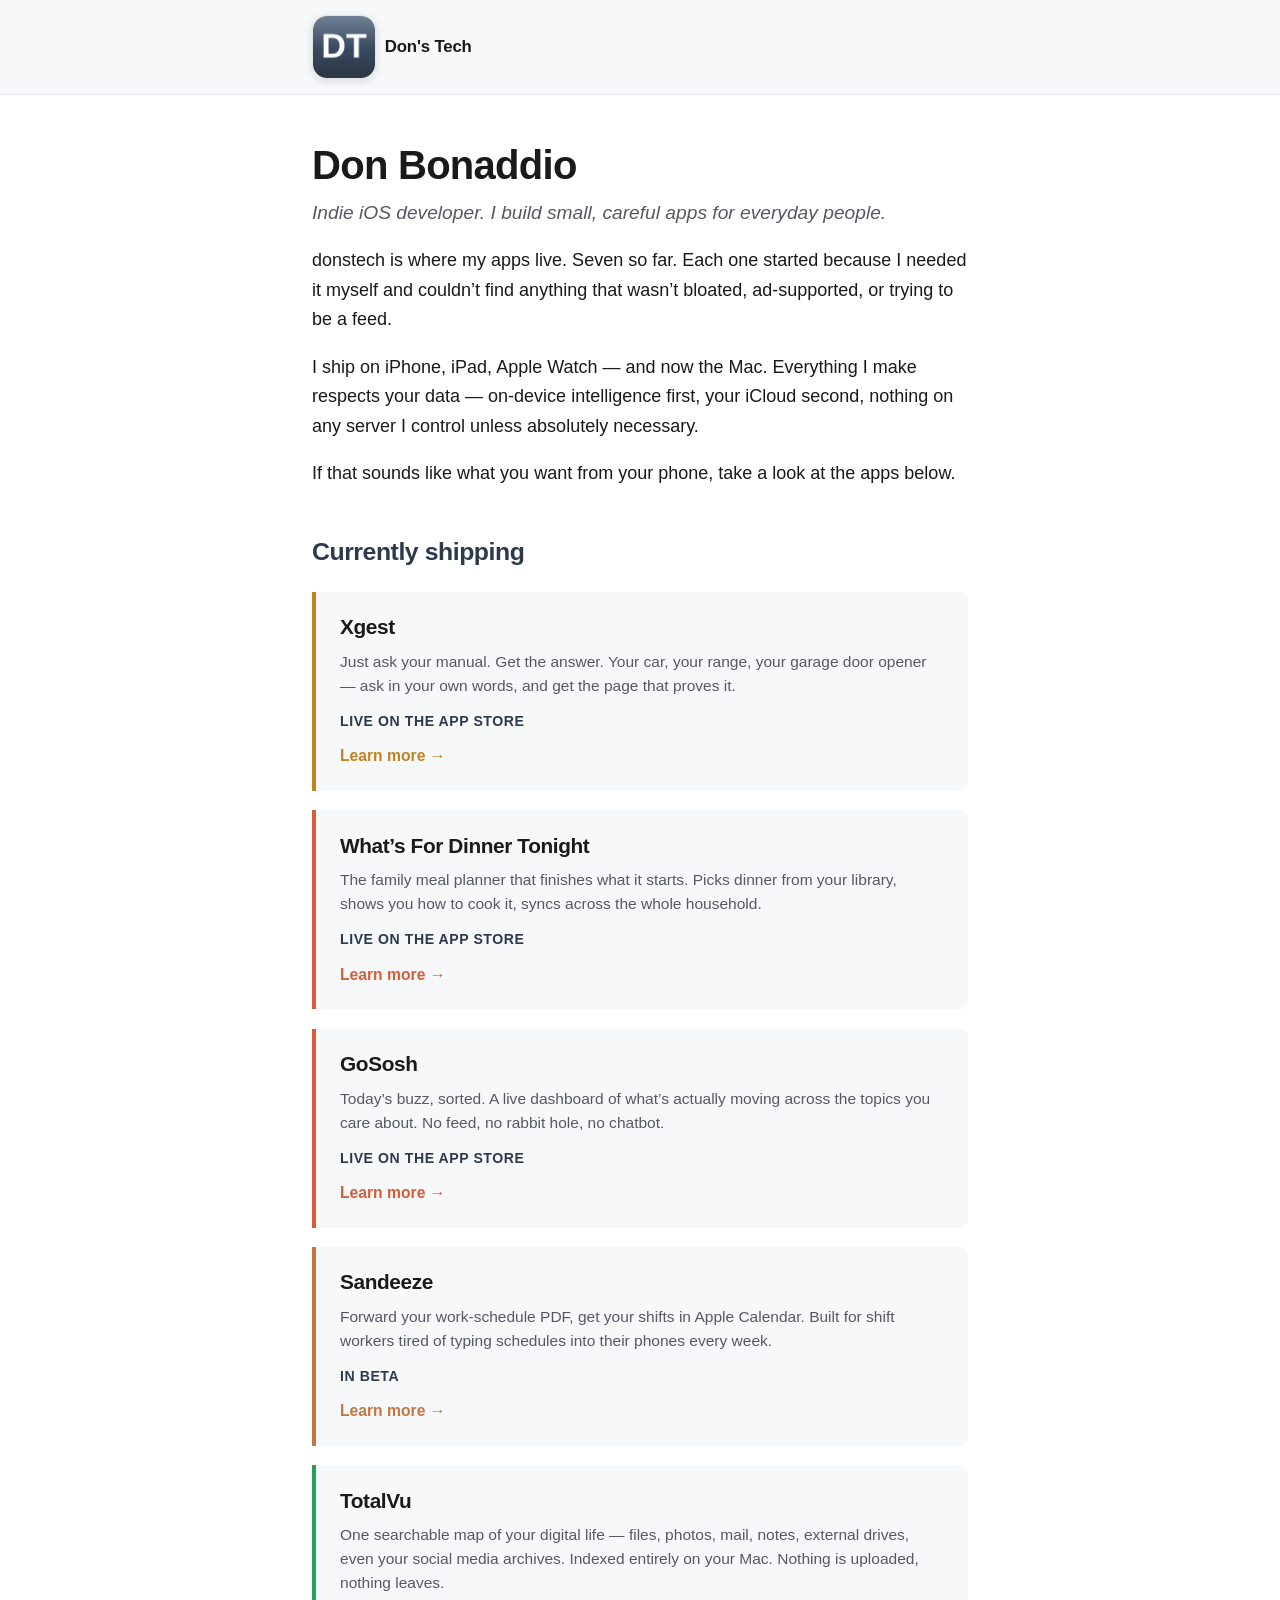
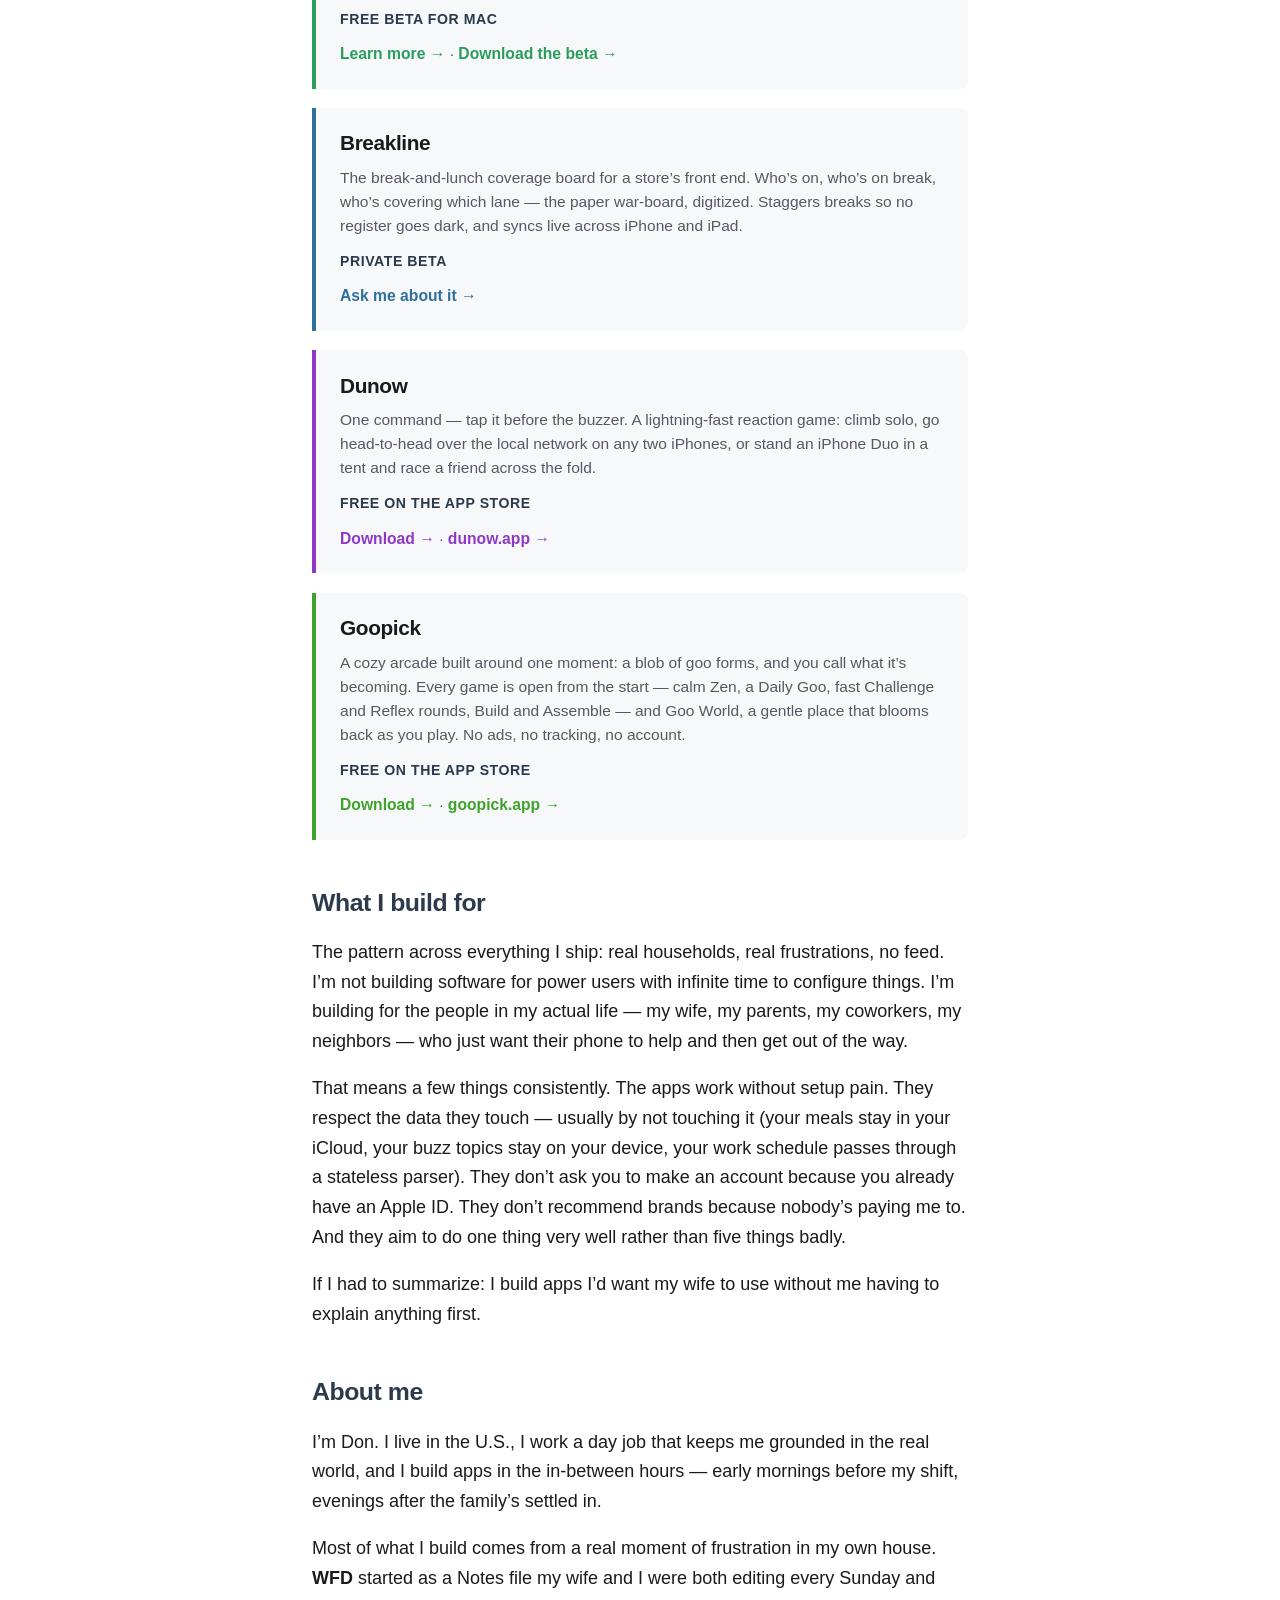
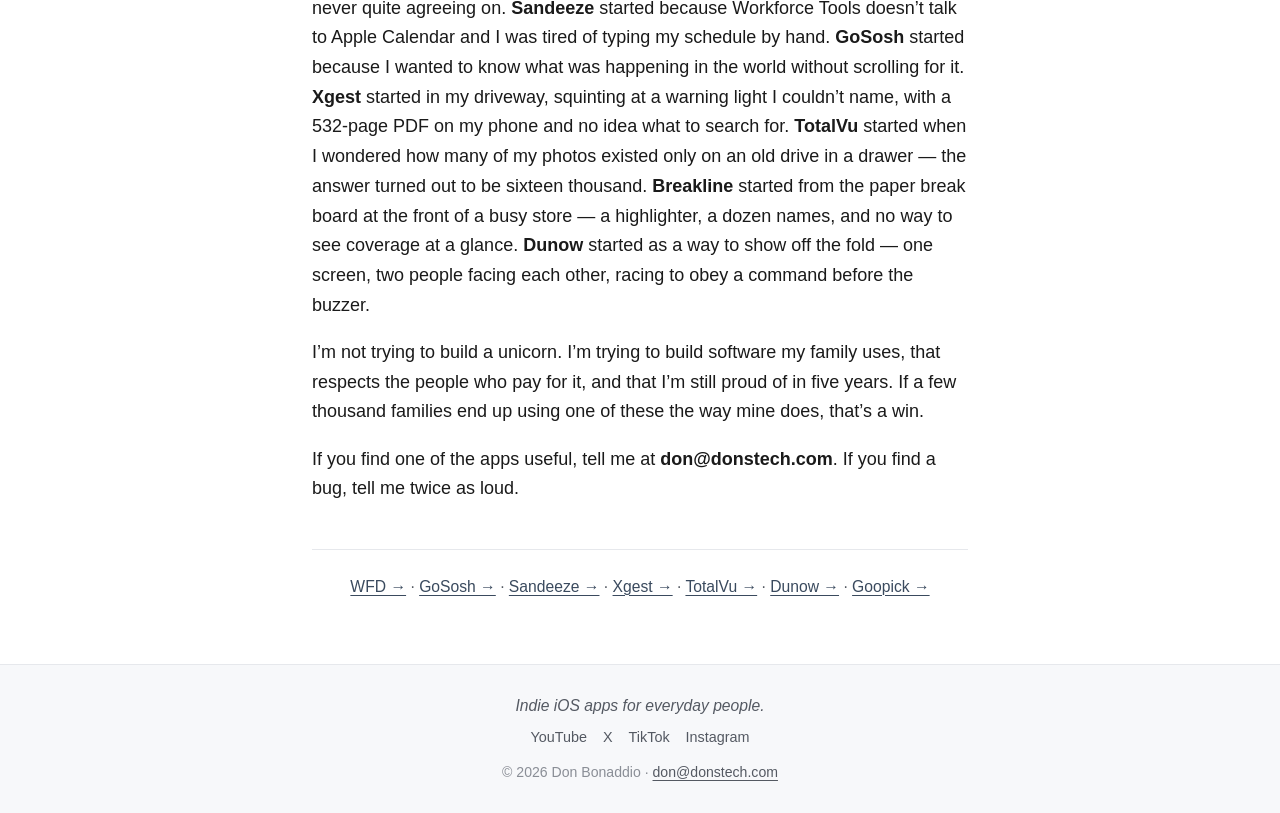
==== index.html @ 187eb1e0 "Goopick is live: App Store link, current description Co-Authored-By: Claude Opus 5.5 <noreply@anthro" ====
<!DOCTYPE html>
<html lang="en">
<head>
<meta charset="UTF-8">
<meta name="viewport" content="width=device-width, initial-scale=1.0">
<meta name="description" content="Indie iOS developer. I build small, careful apps for everyday people.">
<meta property="og:title" content="Don's Tech">
<meta property="og:description" content="Indie iOS developer. I build small, careful apps for everyday people.">
<meta property="og:type" content="website">
<meta property="og:url" content="https://donstech.com">
<title>Don's Tech — Indie iOS apps for everyday people.</title>
<link rel="stylesheet" href="style.css">
<link rel="icon" type="image/png" href="favicon.png">
<link rel="apple-touch-icon" href="apple-touch-icon.png">
</head>
<body>
<header class="site-header">
  <div class="container">
    <a href="index.html" class="brand">
      <img src="icon.png" alt="" class="brand-icon">
      <span>Don's Tech</span>
    </a>
  </div>
</header>

<main class="container">
<h1>Don Bonaddio</h1>
<p><em>Indie iOS developer. I build small, careful apps for everyday people.</em></p>
<p>donstech is where my apps live. Seven so far. Each one started because I needed it myself and couldn&rsquo;t find anything that wasn&rsquo;t bloated, ad-supported, or trying to be a feed.</p>
<p>I ship on iPhone, iPad, Apple Watch — and now the Mac. Everything I make respects your data — on-device intelligence first, your iCloud second, nothing on any server I control unless absolutely necessary.</p>
<p>If that sounds like what you want from your phone, take a look at the apps below.</p>
<h2>Currently shipping</h2>
<div class="app-grid">
<div class="app-card app-card-xgest">
<h3>Xgest</h3>
<p>Just ask your manual. Get the answer. Your car, your range, your garage door opener — ask in your own words, and get the page that proves it.</p>
<p><strong>Live on the App Store</strong></p>
<p><a href="https://xgest.app">Learn more →</a></p>
</div>
<div class="app-card app-card-wfd">
<h3>What&rsquo;s For Dinner Tonight</h3>
<p>The family meal planner that finishes what it starts. Picks dinner from your library, shows you how to cook it, syncs across the whole household.</p>
<p><strong>Live on the App Store</strong></p>
<p><a href="https://whatsfordinnertonight.org">Learn more →</a></p>
</div>
<div class="app-card app-card-gososh">
<h3>GoSosh</h3>
<p>Today&rsquo;s buzz, sorted. A live dashboard of what&rsquo;s actually moving across the topics you care about. No feed, no rabbit hole, no chatbot.</p>
<p><strong>Live on the App Store</strong></p>
<p><a href="https://gososh.app">Learn more →</a></p>
</div>
<div class="app-card app-card-sandeeze">
<h3>Sandeeze</h3>
<p>Forward your work-schedule PDF, get your shifts in Apple Calendar. Built for shift workers tired of typing schedules into their phones every week.</p>
<p><strong>In beta</strong></p>
<p><a href="https://sandeeze.com">Learn more →</a></p>
</div>
<div class="app-card app-card-totalvu">
<h3>TotalVu</h3>
<p>One searchable map of your digital life — files, photos, mail, notes, external drives, even your social media archives. Indexed entirely on your Mac. Nothing is uploaded, nothing leaves.</p>
<p><strong>Free beta for Mac</strong></p>
<p><a href="https://totalvu.app">Learn more →</a> &middot; <a href="https://github.com/donbonaddio/totalvu-releases-/releases/latest">Download the beta →</a></p>
</div>
<div class="app-card app-card-breakline">
<h3>Breakline</h3>
<p>The break-and-lunch coverage board for a store&rsquo;s front end. Who&rsquo;s on, who&rsquo;s on break, who&rsquo;s covering which lane &mdash; the paper war-board, digitized. Staggers breaks so no register goes dark, and syncs live across iPhone and iPad.</p>
<p><strong>Private beta</strong></p>
<p><a href="mailto:don@donstech.com?subject=Breakline">Ask me about it &rarr;</a></p>
</div>
<div class="app-card app-card-dunow">
<h3>Dunow</h3>
<p>One command &mdash; tap it before the buzzer. A lightning-fast reaction game: climb solo, go head-to-head over the local network on any two iPhones, or stand an iPhone Duo in a tent and race a friend across the fold.</p>
<p><strong>Free on the App Store</strong></p>
<p><a href="https://apps.apple.com/us/app/dunow/id6813999125">Download &rarr;</a> &middot; <a href="https://dunow.app">dunow.app &rarr;</a></p>
</div>
<div class="app-card app-card-goopick">
<h3>Goopick</h3>
<p>A cozy arcade built around one moment: a blob of goo forms, and you call what it&rsquo;s becoming. Every game is open from the start &mdash; calm Zen, a Daily Goo, fast Challenge and Reflex rounds, Build and Assemble &mdash; and Goo World, a gentle place that blooms back as you play. No ads, no tracking, no account.</p>
<p><strong>Free on the App Store</strong></p>
<p><a href="https://apps.apple.com/us/app/goopick/id6817908455">Download &rarr;</a> &middot; <a href="https://goopick.app">goopick.app &rarr;</a></p>
</div>
</div>
<h2>What I build for</h2>
<p>The pattern across everything I ship: real households, real frustrations, no feed. I&rsquo;m not building software for power users with infinite time to configure things. I&rsquo;m building for the people in my actual life — my wife, my parents, my coworkers, my neighbors — who just want their phone to help and then get out of the way.</p>
<p>That means a few things consistently. The apps work without setup pain. They respect the data they touch — usually by not touching it (your meals stay in your iCloud, your buzz topics stay on your device, your work schedule passes through a stateless parser). They don&rsquo;t ask you to make an account because you already have an Apple ID. They don&rsquo;t recommend brands because nobody&rsquo;s paying me to. And they aim to do one thing very well rather than five things badly.</p>
<p>If I had to summarize: I build apps I&rsquo;d want my wife to use without me having to explain anything first.</p>
<h2>About me</h2>
<p>I&rsquo;m Don. I live in the U.S., I work a day job that keeps me grounded in the real world, and I build apps in the in-between hours — early mornings before my shift, evenings after the family&rsquo;s settled in.</p>
<p>Most of what I build comes from a real moment of frustration in my own house. <strong>WFD</strong> started as a Notes file my wife and I were both editing every Sunday and never quite agreeing on. <strong>Sandeeze</strong> started because Workforce Tools doesn&rsquo;t talk to Apple Calendar and I was tired of typing my schedule by hand. <strong>GoSosh</strong> started because I wanted to know what was happening in the world without scrolling for it. <strong>Xgest</strong> started in my driveway, squinting at a warning light I couldn&rsquo;t name, with a 532-page PDF on my phone and no idea what to search for. <strong>TotalVu</strong> started when I wondered how many of my photos existed only on an old drive in a drawer — the answer turned out to be sixteen thousand. <strong>Breakline</strong> started from the paper break board at the front of a busy store — a highlighter, a dozen names, and no way to see coverage at a glance. <strong>Dunow</strong> started as a way to show off the fold — one screen, two people facing each other, racing to obey a command before the buzzer.</p>
<p>I&rsquo;m not trying to build a unicorn. I&rsquo;m trying to build software my family uses, that respects the people who pay for it, and that I&rsquo;m still proud of in five years. If a few thousand families end up using one of these the way mine does, that&rsquo;s a win.</p>
<p>If you find one of the apps useful, tell me at <strong>don@donstech.com</strong>. If you find a bug, tell me twice as loud.</p>
<hr />
<p><a href="https://whatsfordinnertonight.org">WFD →</a> · <a href="https://gososh.app">GoSosh →</a> · <a href="https://sandeeze.com">Sandeeze →</a> · <a href="https://xgest.app">Xgest →</a> · <a href="https://totalvu.app">TotalVu →</a> · <a href="https://dunow.app">Dunow →</a> · <a href="https://goopick.app">Goopick →</a></p>
</main>

<footer class="site-footer">
  <div class="container">
    <p class="tagline">Indie iOS apps for everyday people.</p>
    <p class="socials">
      <a href="https://youtube.com/@donstech" target="_blank" rel="noopener">YouTube</a>
      <a href="https://x.com/donstech" target="_blank" rel="noopener">X</a>
      <a href="https://tiktok.com/@donstech.apps" target="_blank" rel="noopener">TikTok</a>
      <a href="https://instagram.com/donstech.apps" target="_blank" rel="noopener">Instagram</a>
    </p>
    <p class="meta">© 2026 Don Bonaddio · <a href="mailto:don@donstech.com">don@donstech.com</a></p>
  </div>
</footer>
<!-- Cloudflare Web Analytics -->
<script type='module' src='https://static.cloudflareinsights.com/beacon.min.js' data-cf-beacon='{"token": "7f109f945a9a43329d25e3ccba0bc3cc"}'></script>
<!-- End Cloudflare Web Analytics -->
</body>
</html>
---- style.css ----
/* donstech.com — single-page portfolio site.
 *
 * Design notes:
 * - Muted slate accent — neutral umbrella color so each app's accent
 *   stands out in its card without competing.
 * - System fonts, comfortable measure, generous spacing.
 * - App cards use per-app accent colors as left-border treatment to
 *   echo each app's brand without dominating the page.
 * - Single column above, app cards stacked (four of them now).
 * - No JS.
 */

/* ---- Variables ---- */

:root {
    --bg: #ffffff;
    --fg: #1a1a1a;
    --fg-muted: #545962;
    --fg-tertiary: #8a8e96;

    /* Slate accent — neutral umbrella over the apps. Reads as
     * "the portfolio is the brand" rather than competing with WFD
     * coral, GoSosh coral, or Xgest amber. */
    --accent: #3a4a5e;
    --accent-dark: #2c3a4c;
    --accent-light: #eef0f4;

    /* Per-app accents used on app card left borders. */
    --wfd-accent: #d65d3a;     /* WFD coral */
    --gososh-accent: #d65d3a;  /* GoSosh coral (same as WFD by coincidence) */
    --sandeeze-accent: #c4763e; /* Sandeeze orange — bed/clock icon palette */
    --xgest-accent: #c2831f;   /* Xgest amber — the highlighter on the icon */
    --totalvu-accent: #2a9d5c; /* TotalVu green — the "on this Mac" color */
    --breakline-accent: #2f6f9e; /* Breakline steel-blue — the coverage board */
    --dunow-accent: #8f38c7;   /* Dunow purple — a game tile colour */
    --goopick-accent: #3fa32b; /* Goopick lime-green — the goo */

    --border: #e6e8ec;
    --surface: #f7f8fa;

    --maxw: 44rem;
    --maxw-wide: 60rem;

    --font-sans: -apple-system, BlinkMacSystemFont, "SF Pro Text",
                 "Segoe UI", Roboto, Helvetica, Arial, sans-serif;
}

/* ---- Reset / base ---- */

*, *::before, *::after {
    box-sizing: border-box;
}

html {
    -webkit-text-size-adjust: 100%;
    scroll-behavior: smooth;
}

body {
    margin: 0;
    padding: 0;
    font-family: var(--font-sans);
    font-size: 18px;
    line-height: 1.65;
    color: var(--fg);
    background: var(--bg);
    text-rendering: optimizeLegibility;
    -webkit-font-smoothing: antialiased;
}

.container {
    width: 100%;
    max-width: var(--maxw);
    margin: 0 auto;
    padding: 0 1.5rem;
}

/* ---- Header / nav ---- */

.site-header {
    border-bottom: 1px solid var(--border);
    background: var(--surface);
    padding: 0.95rem 0;
    margin-bottom: 2.8rem;
}

.site-header .container {
    display: flex;
    align-items: center;
    justify-content: space-between;
    gap: 1.5rem;
    flex-wrap: wrap;
}

.brand {
    display: flex;
    align-items: center;
    gap: 0.55rem;
    text-decoration: none;
    color: var(--fg);
    font-weight: 700;
    font-size: 1.05rem;
    letter-spacing: -0.01em;
}

/* App icon next to the wordmark. Doubled from 32px to 64px to match
 * gososh.app and whatsfordinnertonight.org so the brand reads with
 * confidence on first glance. iOS app-icon rounding (14px on a 64px
 * tile = iOS 16+ default ratio) so the mark reads as "the app," not
 * a generic square logo.
 *
 * Light border + soft drop shadow give the icon visual weight against
 * the white page without overwhelming the wordmark beside it. */
.brand-icon {
    width: 64px;
    height: 64px;
    border-radius: 14px;
    flex-shrink: 0;
    display: block;
    border: 1px solid rgba(0, 0, 0, 0.08);
    box-shadow: 0 2px 8px rgba(0, 0, 0, 0.12);
    box-sizing: border-box;
}

/* ---- Headings ---- */

h1, h2, h3 {
    line-height: 1.25;
    color: var(--fg);
    letter-spacing: -0.018em;
}

h1 {
    font-size: 2.5rem;
    margin: 0 0 0.4rem;
    font-weight: 700;
}

h2 {
    font-size: 1.55rem;
    margin: 3rem 0 1.2rem;
    font-weight: 700;
    color: var(--accent-dark);
}

h3 {
    /* App card titles. */
    font-size: 1.3rem;
    margin: 0 0 0.6rem;
    font-weight: 700;
    color: var(--fg);
}

p {
    margin: 0 0 1.1rem;
}

/* The italic subtitle line under H1 — bigger, softer than body. */
main > p:first-of-type em {
    font-style: italic;
    color: var(--fg-muted);
    font-size: 1.2rem;
    display: inline-block;
}

strong {
    color: var(--fg);
    font-weight: 700;
}

hr {
    border: none;
    border-top: 1px solid var(--border);
    margin: 2.8rem 0 1.5rem;
}

/* The footer link row after the closing hr — centered, smaller. */
main > hr + p {
    text-align: center;
    color: var(--fg-muted);
    font-size: 0.98rem;
}

/* ---- Links ---- */

a {
    color: var(--accent);
    text-decoration: underline;
    text-decoration-thickness: 1px;
    text-underline-offset: 0.18em;
    transition: color 0.15s ease;
}

a:hover {
    color: var(--accent-dark);
}

/* ---- App grid ---- */

.app-grid {
    display: grid;
    gap: 1.2rem;
    margin: 1.5rem 0 2rem;
}

.app-card {
    background: var(--surface);
    border-left: 4px solid var(--accent);
    padding: 1.4rem 1.5rem;
    border-radius: 0 8px 8px 0;
    transition: background 0.15s ease;
}

.app-card:hover {
    background: var(--accent-light);
}

.app-card-wfd {
    border-left-color: var(--wfd-accent);
}

.app-card-gososh {
    border-left-color: var(--gososh-accent);
}

.app-card-sandeeze {
    border-left-color: var(--sandeeze-accent);
}

.app-card-xgest {
    border-left-color: var(--xgest-accent);
}

.app-card-totalvu {
    border-left-color: var(--totalvu-accent);
}

.app-card-breakline {
    border-left-color: var(--breakline-accent);
}

.app-card-dunow {
    border-left-color: var(--dunow-accent);
}

.app-card-goopick {
    border-left-color: var(--goopick-accent);
}

/* App card body copy — slightly smaller than main body to keep
 * cards tight. */
.app-card p {
    font-size: 0.97rem;
    line-height: 1.55;
    margin: 0 0 0.7rem;
    color: var(--fg-muted);
}

/* The "Live on the App Store" / "In beta" line. */
.app-card p strong {
    color: var(--accent-dark);
    font-size: 0.88rem;
    text-transform: uppercase;
    letter-spacing: 0.04em;
    font-weight: 600;
}

/* The "Learn more →" link at the bottom of each card. */
.app-card p:last-child {
    margin-bottom: 0;
}

.app-card p:last-child a {
    color: var(--accent-dark);
    text-decoration: none;
    font-weight: 600;
    font-size: 0.98rem;
    transition: color 0.15s ease;
}

.app-card-wfd p:last-child a { color: var(--wfd-accent); }
.app-card-gososh p:last-child a { color: var(--gososh-accent); }
.app-card-sandeeze p:last-child a { color: var(--sandeeze-accent); }
.app-card-xgest p:last-child a { color: var(--xgest-accent); }
.app-card-totalvu p:last-child a { color: var(--totalvu-accent); }
.app-card-breakline p:last-child a { color: var(--breakline-accent); }
.app-card-dunow p:last-child a { color: var(--dunow-accent); }
.app-card-goopick p:last-child a { color: var(--goopick-accent); }

.app-card p:last-child a:hover {
    text-decoration: underline;
}

/* ---- Footer ---- */

.site-footer {
    border-top: 1px solid var(--border);
    background: var(--surface);
    margin-top: 4rem;
    padding: 1.8rem 0;
    color: var(--fg-muted);
}

.site-footer .container {
    text-align: center;
}

.site-footer .tagline {
    font-style: italic;
    margin: 0 0 0.45rem;
    color: var(--fg-muted);
    font-size: 0.98rem;
}

.site-footer .socials {
    margin: 0 0 0.7rem;
    display: flex;
    flex-wrap: wrap;
    justify-content: center;
    gap: 0.4rem 1rem;
    font-size: 0.9rem;
}

.site-footer .socials a {
    color: var(--fg-muted);
    text-decoration: none;
}

.site-footer .socials a:hover {
    color: var(--accent);
}

.site-footer .meta {
    font-size: 0.88rem;
    margin: 0;
    color: var(--fg-tertiary);
}

.site-footer a {
    color: var(--fg-muted);
}

.site-footer a:hover {
    color: var(--accent);
}

/* ---- Responsive ---- */

@media (max-width: 600px) {
    body { font-size: 17px; }
    h1 { font-size: 2.0rem; }
    h2 { font-size: 1.35rem; }
    h3 { font-size: 1.18rem; }
    .container { padding: 0 1.2rem; }
    main > p:first-of-type em { font-size: 1.08rem; }
    .app-card { padding: 1.2rem 1.3rem; }
}

/* ---- Demo video (Ep0 "Xgest it" — mirrors xgest.app's .demo) ---- */
.demo { margin: 2rem auto 2.5rem; max-width: 300px; text-align: center; }
.demo video {
    width: 100%; height: auto; display: block;
    border-radius: 22px; border: 1px solid rgba(0,0,0,0.08);
    box-shadow: 0 6px 24px rgba(0,0,0,0.14); background: #fff;
}
.demo figcaption { margin-top: 0.8rem; font-size: 0.9rem; color: #5a5a5a; line-height: 1.45; }
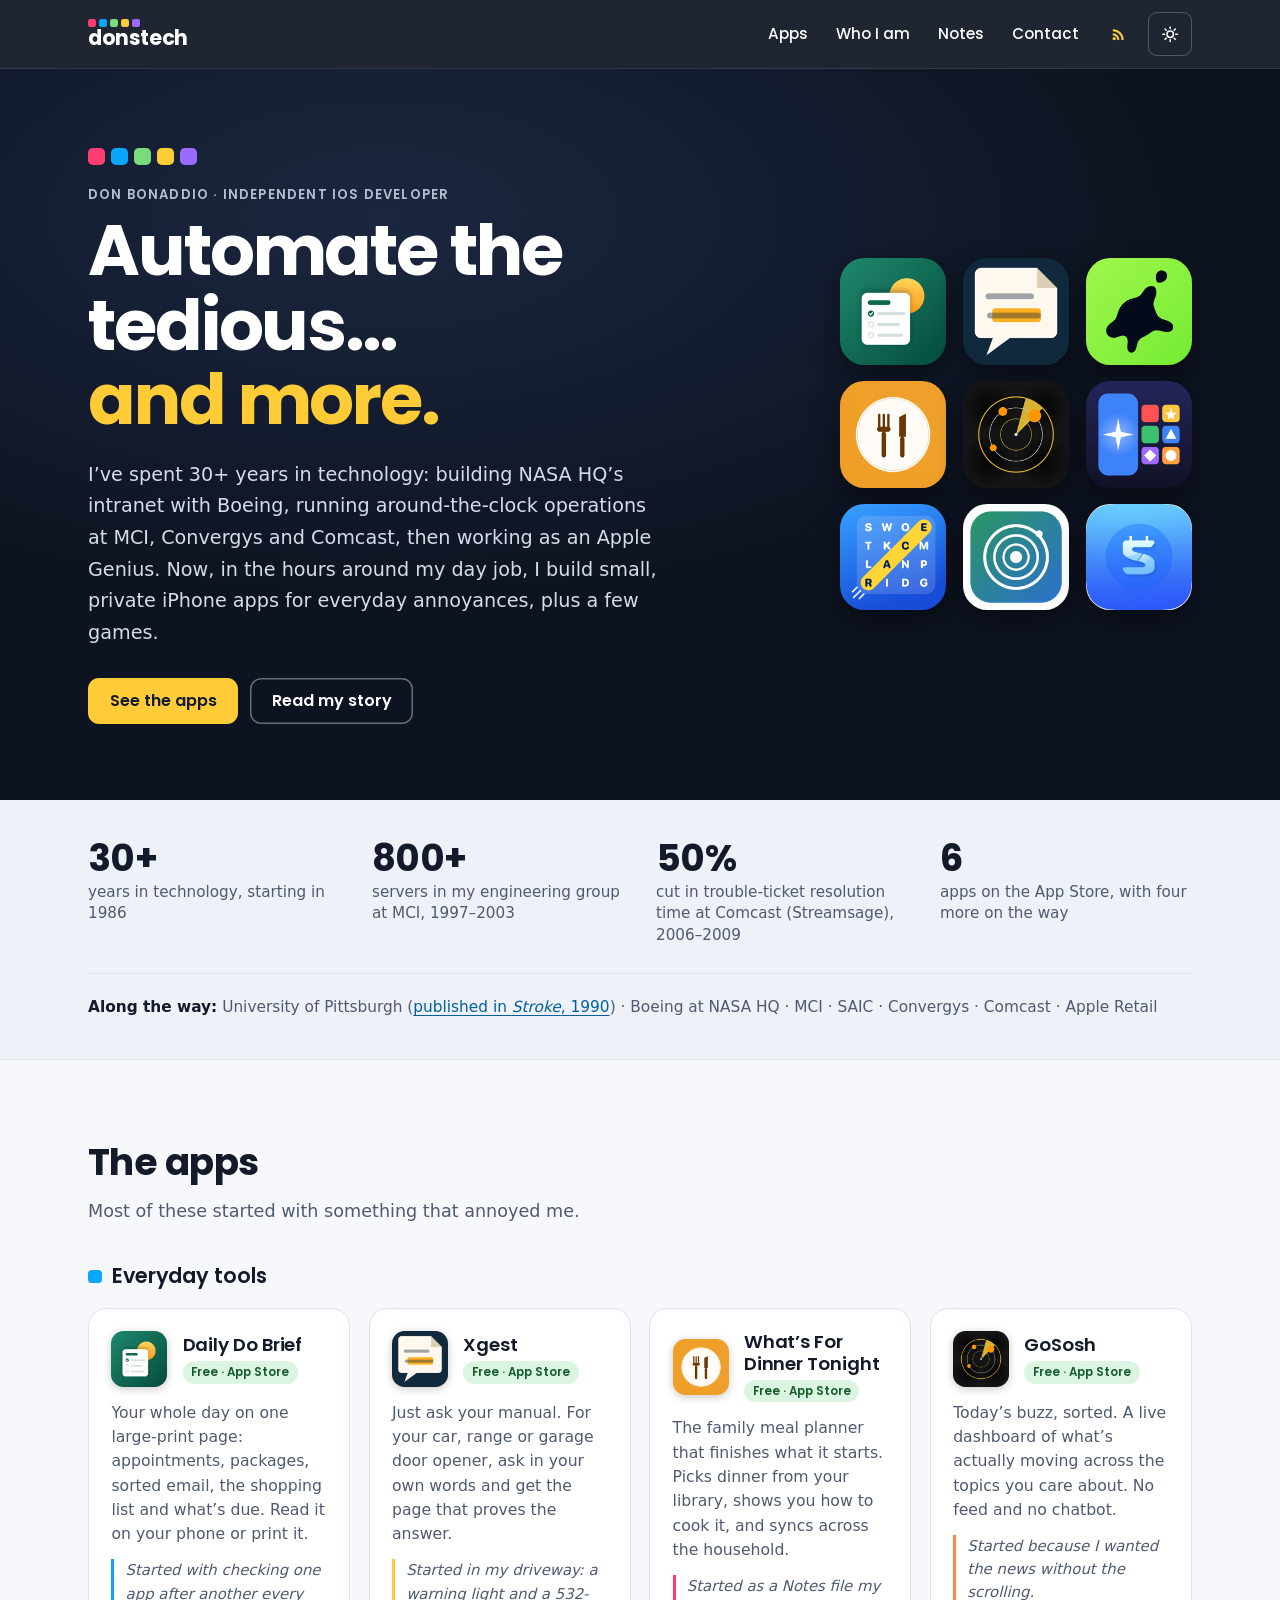
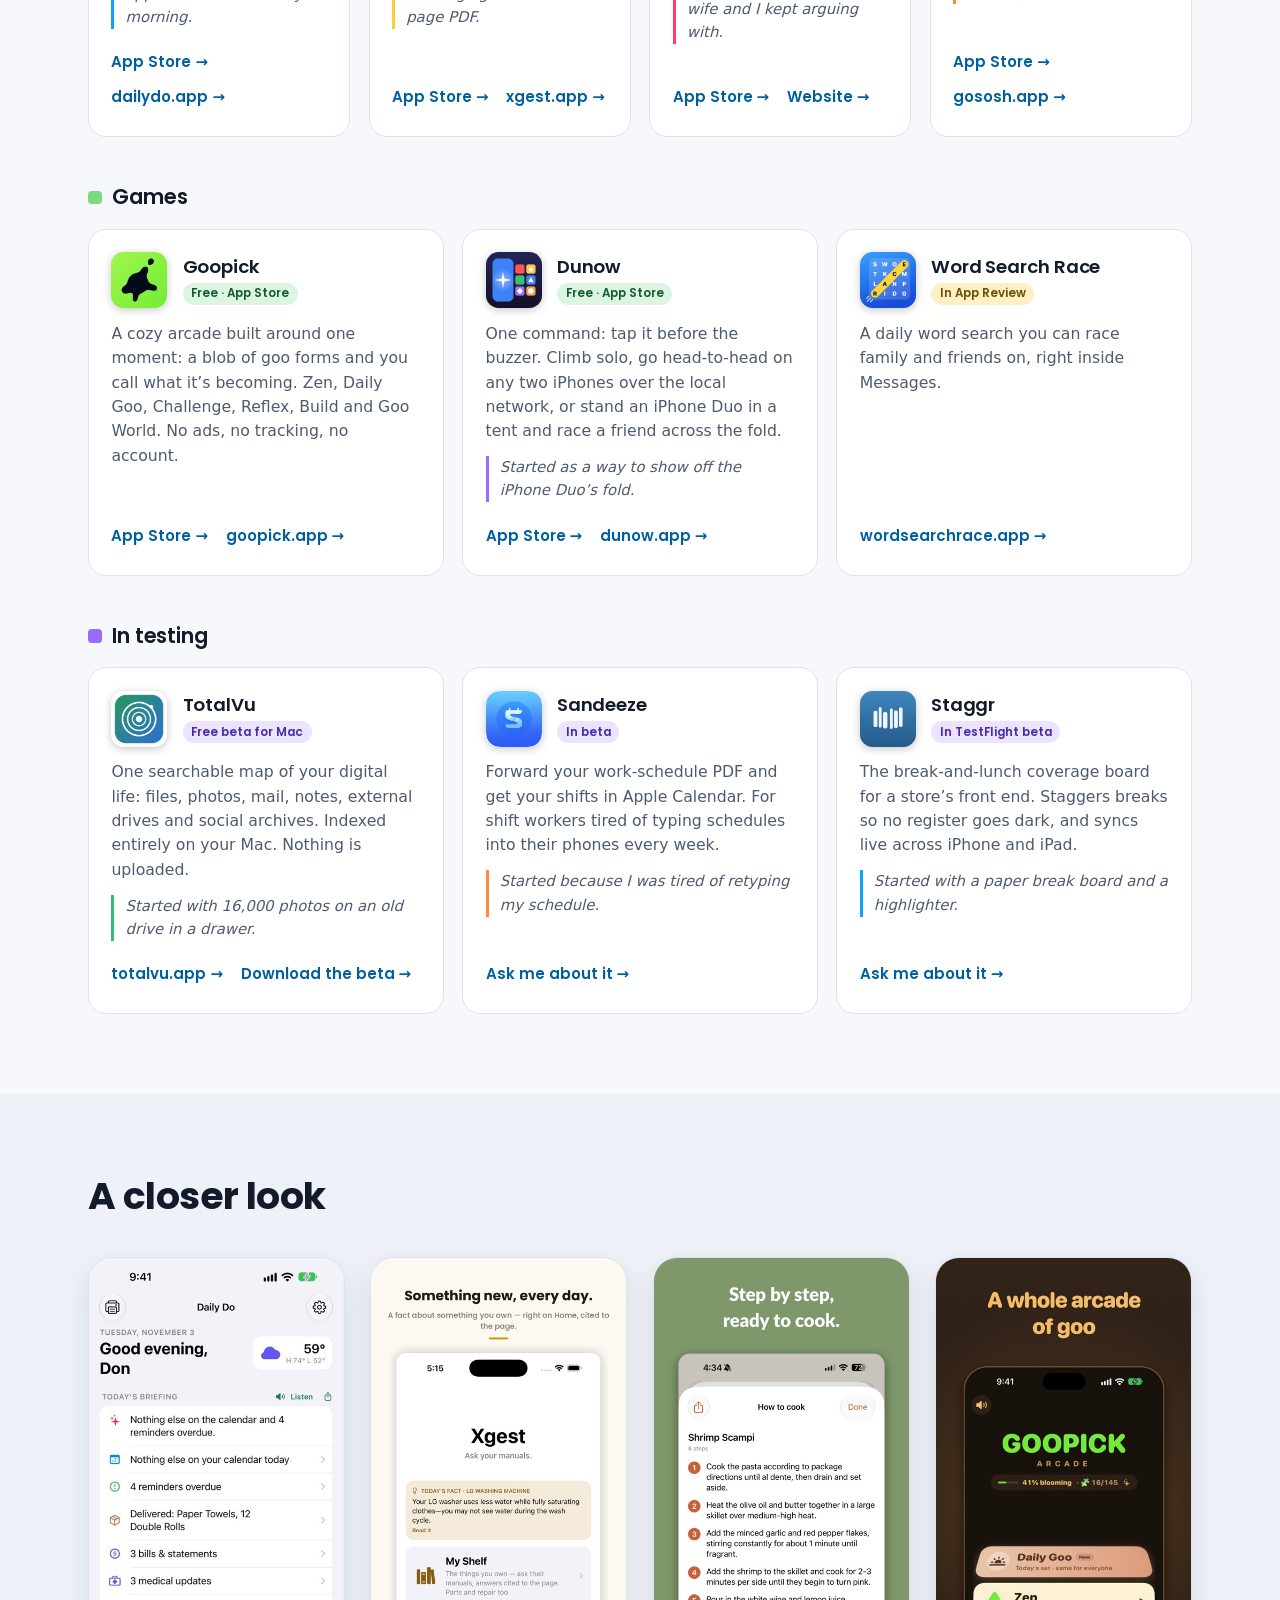
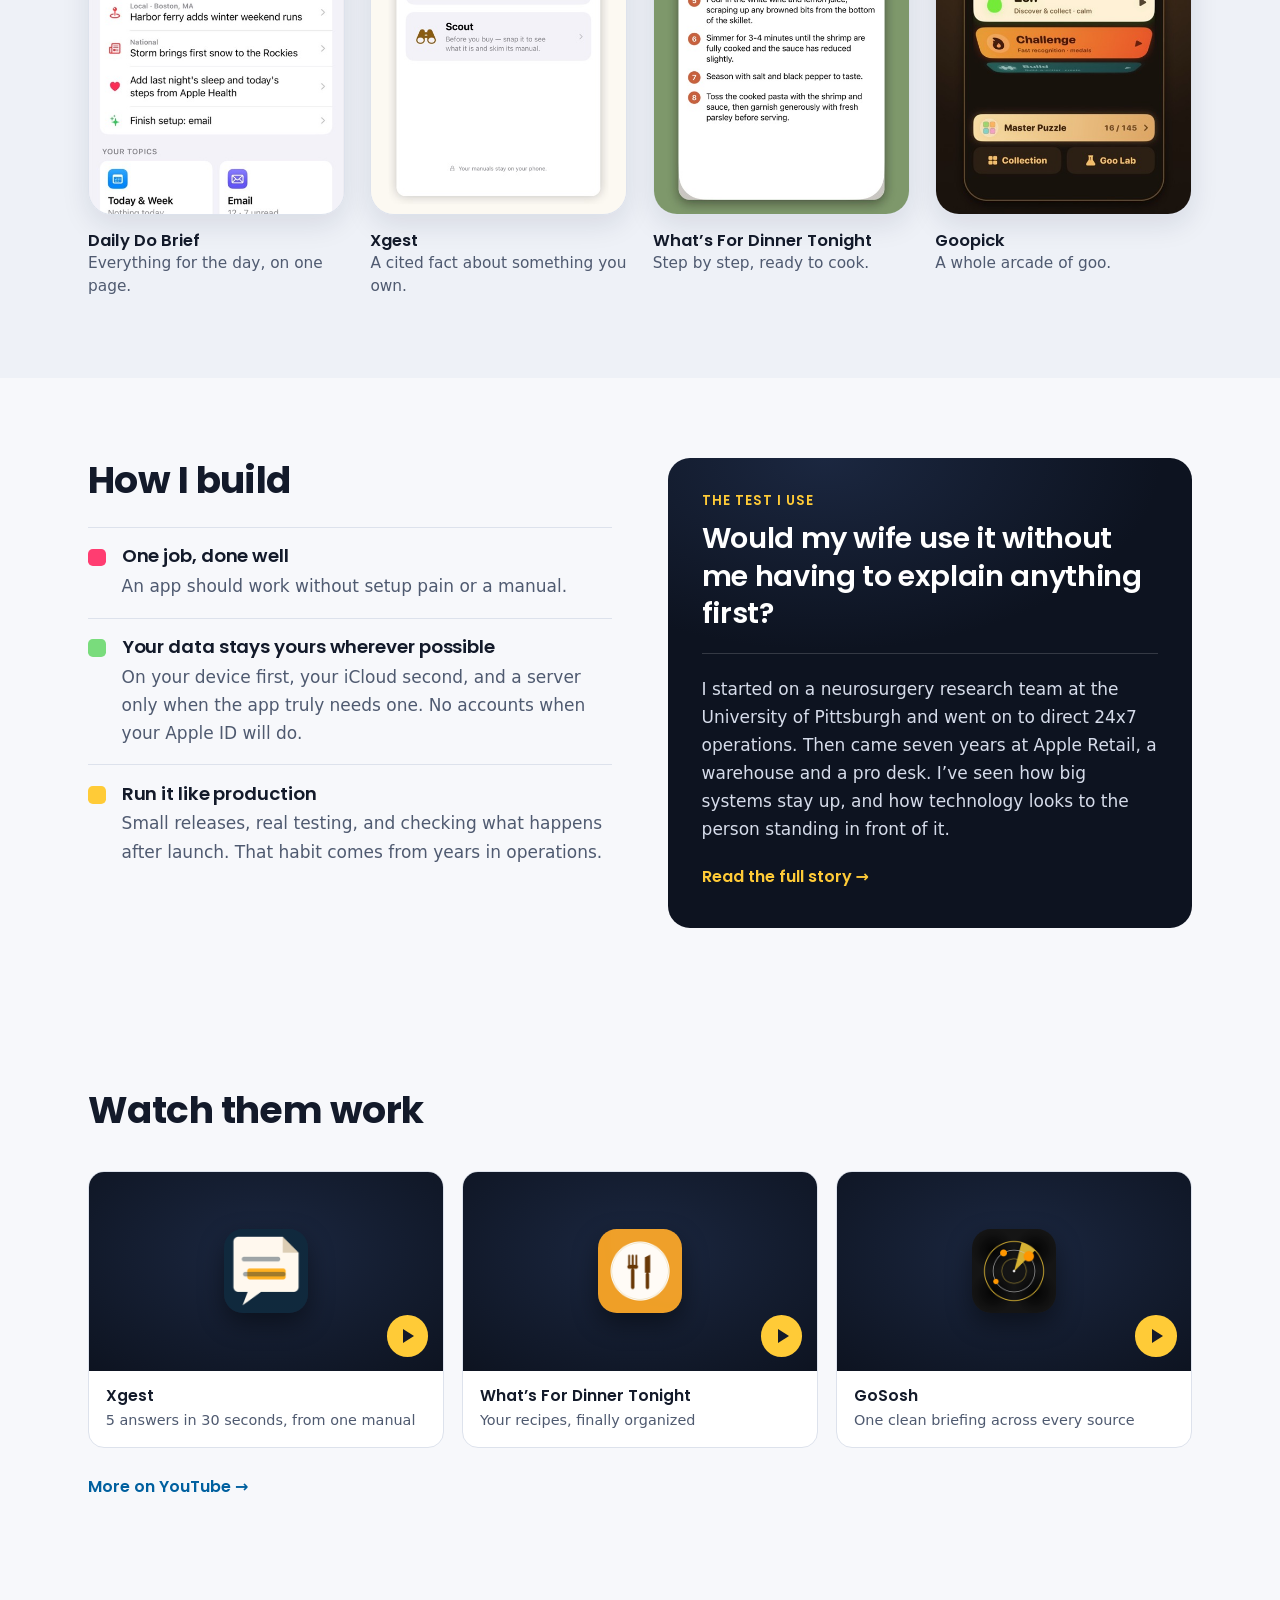
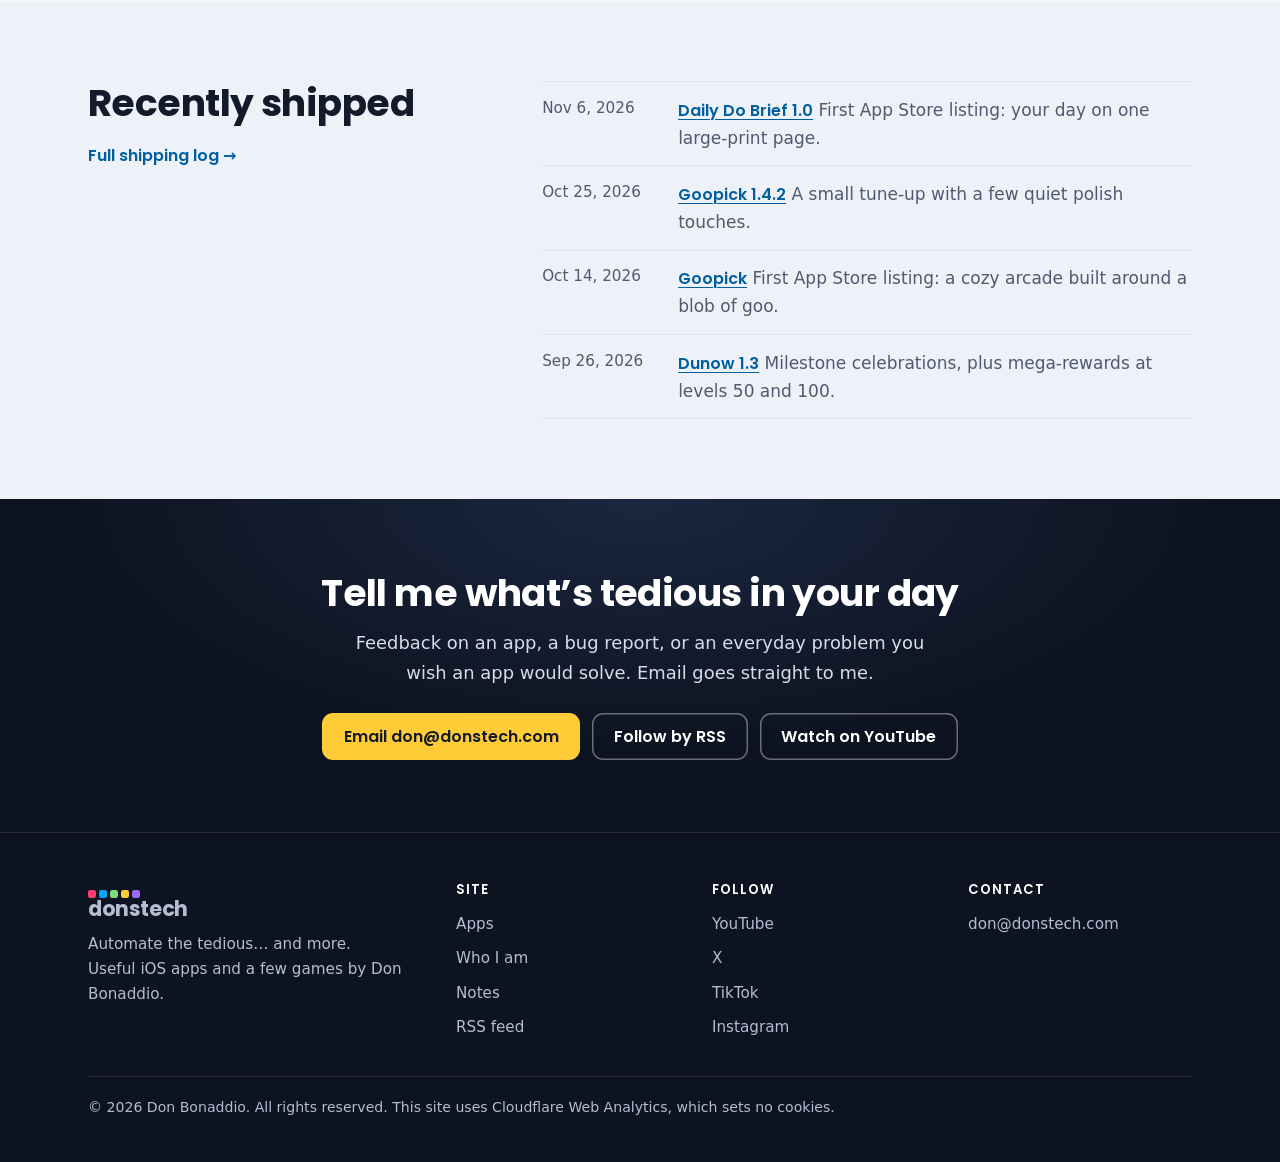
==== commit 6e03c60d: "Redesign donstech.com around the YouTube brand New navy and five-tile look, home, Who I am and Notes" ====
--- a/index.html
+++ b/index.html
@@ -1,112 +1,246 @@
-<!DOCTYPE html>
+<!doctype html>
 <html lang="en">
 <head>
-<meta charset="UTF-8">
-<meta name="viewport" content="width=device-width, initial-scale=1.0">
-<meta name="description" content="Indie iOS developer. I build small, careful apps for everyday people.">
-<meta property="og:title" content="Don's Tech">
-<meta property="og:description" content="Indie iOS developer. I build small, careful apps for everyday people.">
+<meta charset="utf-8">
+<meta name="viewport" content="width=device-width, initial-scale=1">
+<title>Don Bonaddio | Useful iOS apps from 30+ years in technology</title>
+<meta name="description" content="Don Bonaddio builds small, private iPhone apps for everyday annoyances, plus a few games, after 30+ years in technology with Boeing at NASA HQ, MCI, Convergys, Comcast and Apple.">
+<link rel="canonical" href="https://donstech.com/">
+<meta name="theme-color" content="#0d1320">
+<meta name="author" content="Don Bonaddio">
+<meta property="og:site_name" content="donstech">
 <meta property="og:type" content="website">
-<meta property="og:url" content="https://donstech.com">
-<title>Don's Tech — Indie iOS apps for everyday people.</title>
-<link rel="stylesheet" href="style.css">
-<link rel="icon" type="image/png" href="favicon.png">
-<link rel="apple-touch-icon" href="apple-touch-icon.png">
+<meta property="og:title" content="Don Bonaddio | Useful iOS apps from 30+ years in technology">
+<meta property="og:description" content="Don Bonaddio builds small, private iPhone apps for everyday annoyances, plus a few games, after 30+ years in technology with Boeing at NASA HQ, MCI, Convergys, Comcast and Apple.">
+<meta property="og:url" content="https://donstech.com/">
+<meta property="og:image" content="https://donstech.com/assets/og.png">
+<meta property="og:image:width" content="1200">
+<meta property="og:image:height" content="630">
+<meta property="og:image:alt" content="donstech: automate the tedious, and more.">
+<meta name="twitter:card" content="summary_large_image">
+<link rel="alternate" type="application/atom+xml" title="donstech updates" href="/feed.xml">
+<link rel="preload" href="/assets/fonts/poppins-latin-700-normal.woff2" as="font" type="font/woff2" crossorigin>
+<link rel="stylesheet" href="/style.css">
+<link rel="icon" type="image/png" sizes="64x64" href="/favicon.png">
+<link rel="apple-touch-icon" href="/apple-touch-icon.png">
+<script>try{var t=localStorage.getItem('theme');if(t)document.documentElement.dataset.theme=t}catch(e){}</script>
+<script type="application/ld+json">{"@context": "https://schema.org", "@type": "Person", "name": "Don Bonaddio", "url": "https://donstech.com/", "email": "mailto:don@donstech.com", "image": "https://donstech.com/assets/portrait.jpg", "jobTitle": "Independent iOS developer", "description": "Independent iOS developer with 30+ years in systems engineering and technology operations.", "alumniOf": {"@type": "CollegeOrUniversity", "name": "University of Pittsburgh"}, "sameAs": ["https://youtube.com/@donstech", "https://x.com/donstech", "https://tiktok.com/@donstech.apps", "https://instagram.com/donstech.apps"]}</script>
 </head>
 <body>
+<a class="skip" href="#main">Skip to content</a>
 <header class="site-header">
-  <div class="container">
-    <a href="index.html" class="brand">
-      <img src="icon.png" alt="" class="brand-icon">
-      <span>Don's Tech</span>
-    </a>
+  <div class="wrap">
+    <a href="/" class="brand" aria-label="donstech home"><span class="tiles" aria-hidden="true"><i></i><i></i><i></i><i></i><i></i></span><span>donstech</span></a>
+    <nav class="site-nav" aria-label="Main">
+      <a href="/#apps">Apps</a>
+      <a href="/about/">Who I am</a>
+      <a href="/notes/">Notes</a>
+      <a href="#contact">Contact</a>
+      <a class="icon-btn" href="/feed.xml" aria-label="RSS feed" title="Follow by RSS"><svg viewBox="0 0 24 24" fill="currentColor" aria-hidden="true"><circle cx="6" cy="18" r="2.4"/><path d="M4 10.5v3a6.5 6.5 0 0 1 6.5 6.5h3A9.5 9.5 0 0 0 4 10.5Zm0-6v3A12.5 12.5 0 0 1 16.5 20h3A15.5 15.5 0 0 0 4 4.5Z"/></svg></a>
+      <button class="theme-toggle" type="button" aria-label="Switch between light and dark theme"><svg viewBox="0 0 24 24" fill="none" stroke="currentColor" stroke-width="2" stroke-linecap="round" aria-hidden="true"><circle cx="12" cy="12" r="4.2"/><path d="M12 2.5v2.2M12 19.3v2.2M2.5 12h2.2M19.3 12h2.2M5.3 5.3l1.5 1.5M17.2 17.2l1.5 1.5M5.3 18.7l1.5-1.5M17.2 6.8l1.5-1.5"/></svg></button>
+    </nav>
   </div>
 </header>
 
-<main class="container">
-<h1>Don Bonaddio</h1>
-<p><em>Indie iOS developer. I build small, careful apps for everyday people.</em></p>
-<p>donstech is where my apps live. Seven so far. Each one started because I needed it myself and couldn&rsquo;t find anything that wasn&rsquo;t bloated, ad-supported, or trying to be a feed.</p>
-<p>I ship on iPhone, iPad, Apple Watch — and now the Mac. Everything I make respects your data — on-device intelligence first, your iCloud second, nothing on any server I control unless absolutely necessary.</p>
-<p>If that sounds like what you want from your phone, take a look at the apps below.</p>
-<h2>Currently shipping</h2>
-<div class="app-grid">
-<div class="app-card app-card-xgest">
-<h3>Xgest</h3>
-<p>Just ask your manual. Get the answer. Your car, your range, your garage door opener — ask in your own words, and get the page that proves it.</p>
-<p><strong>Live on the App Store</strong></p>
-<p><a href="https://xgest.app">Learn more →</a></p>
-</div>
-<div class="app-card app-card-wfd">
-<h3>What&rsquo;s For Dinner Tonight</h3>
-<p>The family meal planner that finishes what it starts. Picks dinner from your library, shows you how to cook it, syncs across the whole household.</p>
-<p><strong>Live on the App Store</strong></p>
-<p><a href="https://whatsfordinnertonight.org">Learn more →</a></p>
-</div>
-<div class="app-card app-card-gososh">
-<h3>GoSosh</h3>
-<p>Today&rsquo;s buzz, sorted. A live dashboard of what&rsquo;s actually moving across the topics you care about. No feed, no rabbit hole, no chatbot.</p>
-<p><strong>Live on the App Store</strong></p>
-<p><a href="https://gososh.app">Learn more →</a></p>
-</div>
-<div class="app-card app-card-sandeeze">
-<h3>Sandeeze</h3>
-<p>Forward your work-schedule PDF, get your shifts in Apple Calendar. Built for shift workers tired of typing schedules into their phones every week.</p>
-<p><strong>In beta</strong></p>
-<p><a href="https://sandeeze.com">Learn more →</a></p>
-</div>
-<div class="app-card app-card-totalvu">
-<h3>TotalVu</h3>
-<p>One searchable map of your digital life — files, photos, mail, notes, external drives, even your social media archives. Indexed entirely on your Mac. Nothing is uploaded, nothing leaves.</p>
-<p><strong>Free beta for Mac</strong></p>
-<p><a href="https://totalvu.app">Learn more →</a> &middot; <a href="https://github.com/donbonaddio/totalvu-releases-/releases/latest">Download the beta →</a></p>
-</div>
-<div class="app-card app-card-breakline">
-<h3>Breakline</h3>
-<p>The break-and-lunch coverage board for a store&rsquo;s front end. Who&rsquo;s on, who&rsquo;s on break, who&rsquo;s covering which lane &mdash; the paper war-board, digitized. Staggers breaks so no register goes dark, and syncs live across iPhone and iPad.</p>
-<p><strong>Private beta</strong></p>
-<p><a href="mailto:don@donstech.com?subject=Breakline">Ask me about it &rarr;</a></p>
-</div>
-<div class="app-card app-card-dunow">
-<h3>Dunow</h3>
-<p>One command &mdash; tap it before the buzzer. A lightning-fast reaction game: climb solo, go head-to-head over the local network on any two iPhones, or stand an iPhone Duo in a tent and race a friend across the fold.</p>
-<p><strong>Free on the App Store</strong></p>
-<p><a href="https://apps.apple.com/us/app/dunow/id6813999125">Download &rarr;</a> &middot; <a href="https://dunow.app">dunow.app &rarr;</a></p>
-</div>
-<div class="app-card app-card-goopick">
-<h3>Goopick</h3>
-<p>A cozy arcade built around one moment: a blob of goo forms, and you call what it&rsquo;s becoming. Every game is open from the start &mdash; calm Zen, a Daily Goo, fast Challenge and Reflex rounds, Build and Assemble &mdash; and Goo World, a gentle place that blooms back as you play. No ads, no tracking, no account.</p>
-<p><strong>Free on the App Store</strong></p>
-<p><a href="https://apps.apple.com/us/app/goopick/id6817908455">Download &rarr;</a> &middot; <a href="https://goopick.app">goopick.app &rarr;</a></p>
-</div>
-</div>
-<h2>What I build for</h2>
-<p>The pattern across everything I ship: real households, real frustrations, no feed. I&rsquo;m not building software for power users with infinite time to configure things. I&rsquo;m building for the people in my actual life — my wife, my parents, my coworkers, my neighbors — who just want their phone to help and then get out of the way.</p>
-<p>That means a few things consistently. The apps work without setup pain. They respect the data they touch — usually by not touching it (your meals stay in your iCloud, your buzz topics stay on your device, your work schedule passes through a stateless parser). They don&rsquo;t ask you to make an account because you already have an Apple ID. They don&rsquo;t recommend brands because nobody&rsquo;s paying me to. And they aim to do one thing very well rather than five things badly.</p>
-<p>If I had to summarize: I build apps I&rsquo;d want my wife to use without me having to explain anything first.</p>
-<h2>About me</h2>
-<p>I&rsquo;m Don. I live in the U.S., I work a day job that keeps me grounded in the real world, and I build apps in the in-between hours — early mornings before my shift, evenings after the family&rsquo;s settled in.</p>
-<p>Most of what I build comes from a real moment of frustration in my own house. <strong>WFD</strong> started as a Notes file my wife and I were both editing every Sunday and never quite agreeing on. <strong>Sandeeze</strong> started because Workforce Tools doesn&rsquo;t talk to Apple Calendar and I was tired of typing my schedule by hand. <strong>GoSosh</strong> started because I wanted to know what was happening in the world without scrolling for it. <strong>Xgest</strong> started in my driveway, squinting at a warning light I couldn&rsquo;t name, with a 532-page PDF on my phone and no idea what to search for. <strong>TotalVu</strong> started when I wondered how many of my photos existed only on an old drive in a drawer — the answer turned out to be sixteen thousand. <strong>Breakline</strong> started from the paper break board at the front of a busy store — a highlighter, a dozen names, and no way to see coverage at a glance. <strong>Dunow</strong> started as a way to show off the fold — one screen, two people facing each other, racing to obey a command before the buzzer.</p>
-<p>I&rsquo;m not trying to build a unicorn. I&rsquo;m trying to build software my family uses, that respects the people who pay for it, and that I&rsquo;m still proud of in five years. If a few thousand families end up using one of these the way mine does, that&rsquo;s a win.</p>
-<p>If you find one of the apps useful, tell me at <strong>don@donstech.com</strong>. If you find a bug, tell me twice as loud.</p>
-<hr />
-<p><a href="https://whatsfordinnertonight.org">WFD →</a> · <a href="https://gososh.app">GoSosh →</a> · <a href="https://sandeeze.com">Sandeeze →</a> · <a href="https://xgest.app">Xgest →</a> · <a href="https://totalvu.app">TotalVu →</a> · <a href="https://dunow.app">Dunow →</a> · <a href="https://goopick.app">Goopick →</a></p>
+<main id="main">
+<section class="hero">
+  <div class="wrap">
+    <div>
+      <span class="tiles" aria-hidden="true"><i></i><i></i><i></i><i></i><i></i></span>
+      <p class="eyebrow">Don Bonaddio &middot; Independent iOS developer</p>
+      <h1>Automate the tedious&hellip; <em>and more.</em></h1>
+      <p class="sub">I&rsquo;ve spent 30+ years in technology: building NASA HQ&rsquo;s intranet with Boeing, running around-the-clock operations at MCI, Convergys and Comcast, then working as an Apple Genius. Now, in the hours around my day job, I build small, private iPhone apps for everyday annoyances, plus a few games.</p>
+      <div class="cta-row">
+        <a class="btn btn-primary" href="#apps">See the apps</a>
+        <a class="btn btn-ghost" href="/about/">Read my story</a>
+      </div>
+    </div>
+    <div class="icon-wall"><a href="#dailydo" aria-label="Daily Do Brief"><img src="/assets/icons/dailydo.png" alt="" width="192" height="192"></a><a href="#xgest" aria-label="Xgest"><img src="/assets/icons/xgest.png" alt="" width="192" height="192"></a><a href="#goopick" aria-label="Goopick"><img src="/assets/icons/goopick.png" alt="" width="192" height="192"></a><a href="#wfd" aria-label="What’s For Dinner Tonight"><img src="/assets/icons/wfd.png" alt="" width="192" height="192"></a><a href="#gososh" aria-label="GoSosh"><img src="/assets/icons/gososh.png" alt="" width="192" height="192"></a><a href="#dunow" aria-label="Dunow"><img src="/assets/icons/dunow.png" alt="" width="192" height="192"></a><a href="#wsr" aria-label="Word Search Race"><img src="/assets/icons/wsr.png" alt="" width="192" height="192"></a><a href="#totalvu" aria-label="TotalVu"><img src="/assets/icons/totalvu.png" alt="" width="192" height="192"></a><a href="#sandeeze" aria-label="Sandeeze"><img src="/assets/icons/sandeeze.png" alt="" width="192" height="192"></a></div>
+  </div>
+</section>
+
+<section class="proof" aria-label="At a glance">
+  <div class="wrap">
+    <dl class="stats">
+      <div><dt>years in technology, starting in 1986</dt><dd>30+</dd></div>
+      <div><dt>servers in my engineering group at MCI, 1997&ndash;2003</dt><dd>800+</dd></div>
+      <div><dt>cut in trouble-ticket resolution time at Comcast (Streamsage), 2006&ndash;2009</dt><dd>50%</dd></div>
+      <div><dt>apps on the App Store, with four more on the way</dt><dd>6</dd></div>
+    </dl>
+    <p class="career-names"><strong>Along the way:</strong> University of Pittsburgh (<a href="https://pubmed.ncbi.nlm.nih.gov/2389303/">published in <cite>Stroke</cite>, 1990</a>) &middot; Boeing at NASA HQ &middot; MCI &middot; SAIC &middot; Convergys &middot; Comcast &middot; Apple Retail</p>
+  </div>
+</section>
+
+<section class="section" id="apps" aria-labelledby="apps-h">
+  <div class="wrap">
+    <div class="section-head">
+      <h2 id="apps-h">The apps</h2>
+      <p>Most of these started with something that annoyed me.</p>
+    </div>
+    <h3 class="subhead" style="--c:var(--blue)">Everyday tools</h3>
+    <div class="app-grid four"><article class="app-card" id="dailydo" style="--c:#0aa5ff">
+  <div class="app-top"><img src="/assets/icons/dailydo.png" alt="" width="56" height="56" loading="lazy"><div><h3 style="margin:0">Daily Do Brief</h3><span class="badge ">Free · App Store</span></div></div>
+  <p>Your whole day on one large-print page: appointments, packages, sorted email, the shopping list and what&rsquo;s due. Read it on your phone or print it.</p>
+  <p class="origin">Started with checking one app after another every morning.</p>
+  <div class="app-links"><a href="https://apps.apple.com/us/app/daily-do-brief/id6824863409">App Store <span aria-hidden="true">&rarr;</span></a><a href="https://dailydo.app">dailydo.app <span aria-hidden="true">&rarr;</span></a></div>
+</article><article class="app-card" id="xgest" style="--c:#ffcb37">
+  <div class="app-top"><img src="/assets/icons/xgest.png" alt="" width="56" height="56" loading="lazy"><div><h3 style="margin:0">Xgest</h3><span class="badge ">Free · App Store</span></div></div>
+  <p>Just ask your manual. For your car, range or garage door opener, ask in your own words and get the page that proves the answer.</p>
+  <p class="origin">Started in my driveway: a warning light and a 532-page PDF.</p>
+  <div class="app-links"><a href="https://apps.apple.com/us/app/xgest-ask-your-manuals/id6791312507">App Store <span aria-hidden="true">&rarr;</span></a><a href="https://xgest.app">xgest.app <span aria-hidden="true">&rarr;</span></a></div>
+</article><article class="app-card" id="wfd" style="--c:#ff3d71">
+  <div class="app-top"><img src="/assets/icons/wfd.png" alt="" width="56" height="56" loading="lazy"><div><h3 style="margin:0">What&rsquo;s For Dinner Tonight</h3><span class="badge ">Free · App Store</span></div></div>
+  <p>The family meal planner that finishes what it starts. Picks dinner from your library, shows you how to cook it, and syncs across the household.</p>
+  <p class="origin">Started as a Notes file my wife and I kept arguing with.</p>
+  <div class="app-links"><a href="https://apps.apple.com/us/app/whats-for-dinner-tonight/id6772151760">App Store <span aria-hidden="true">&rarr;</span></a><a href="https://whatsfordinnertonight.org">Website <span aria-hidden="true">&rarr;</span></a></div>
+</article><article class="app-card" id="gososh" style="--c:#ff8a3d">
+  <div class="app-top"><img src="/assets/icons/gososh.png" alt="" width="56" height="56" loading="lazy"><div><h3 style="margin:0">GoSosh</h3><span class="badge ">Free · App Store</span></div></div>
+  <p>Today&rsquo;s buzz, sorted. A live dashboard of what&rsquo;s actually moving across the topics you care about. No feed and no chatbot.</p>
+  <p class="origin">Started because I wanted the news without the scrolling.</p>
+  <div class="app-links"><a href="https://apps.apple.com/us/app/gososh/id6781229517">App Store <span aria-hidden="true">&rarr;</span></a><a href="https://gososh.app">gososh.app <span aria-hidden="true">&rarr;</span></a></div>
+</article></div>
+    <h3 class="subhead" style="--c:var(--green)">Games</h3>
+    <div class="app-grid"><article class="app-card" id="goopick" style="--c:#79dc7c">
+  <div class="app-top"><img src="/assets/icons/goopick.png" alt="" width="56" height="56" loading="lazy"><div><h3 style="margin:0">Goopick</h3><span class="badge ">Free · App Store</span></div></div>
+  <p>A cozy arcade built around one moment: a blob of goo forms and you call what it&rsquo;s becoming. Zen, Daily Goo, Challenge, Reflex, Build and Goo World. No ads, no tracking, no account.</p>
+  
+  <div class="app-links"><a href="https://apps.apple.com/us/app/goopick/id6817908455">App Store <span aria-hidden="true">&rarr;</span></a><a href="https://goopick.app">goopick.app <span aria-hidden="true">&rarr;</span></a></div>
+</article><article class="app-card" id="dunow" style="--c:#9b6bff">
+  <div class="app-top"><img src="/assets/icons/dunow.png" alt="" width="56" height="56" loading="lazy"><div><h3 style="margin:0">Dunow</h3><span class="badge ">Free · App Store</span></div></div>
+  <p>One command: tap it before the buzzer. Climb solo, go head-to-head on any two iPhones over the local network, or stand an iPhone Duo in a tent and race a friend across the fold.</p>
+  <p class="origin">Started as a way to show off the iPhone Duo&rsquo;s fold.</p>
+  <div class="app-links"><a href="https://apps.apple.com/us/app/dunow/id6813999125">App Store <span aria-hidden="true">&rarr;</span></a><a href="https://dunow.app">dunow.app <span aria-hidden="true">&rarr;</span></a></div>
+</article><article class="app-card" id="wsr" style="--c:#0aa5ff">
+  <div class="app-top"><img src="/assets/icons/wsr.png" alt="" width="56" height="56" loading="lazy"><div><h3 style="margin:0">Word Search Race</h3><span class="badge review">In App Review</span></div></div>
+  <p>A daily word search you can race family and friends on, right inside Messages.</p>
+  
+  <div class="app-links"><a href="https://wordsearchrace.app">wordsearchrace.app <span aria-hidden="true">&rarr;</span></a></div>
+</article></div>
+    <h3 class="subhead" style="--c:var(--purple)">In testing</h3>
+    <div class="app-grid"><article class="app-card" id="totalvu" style="--c:#2fbf71">
+  <div class="app-top"><img src="/assets/icons/totalvu.png" alt="" width="56" height="56" loading="lazy"><div><h3 style="margin:0">TotalVu</h3><span class="badge beta">Free beta for Mac</span></div></div>
+  <p>One searchable map of your digital life: files, photos, mail, notes, external drives and social archives. Indexed entirely on your Mac. Nothing is uploaded.</p>
+  <p class="origin">Started with 16,000 photos on an old drive in a drawer.</p>
+  <div class="app-links"><a href="https://totalvu.app">totalvu.app <span aria-hidden="true">&rarr;</span></a><a href="https://github.com/donbonaddio/totalvu-releases-/releases/latest">Download the beta <span aria-hidden="true">&rarr;</span></a></div>
+</article><article class="app-card" id="sandeeze" style="--c:#ff8a3d">
+  <div class="app-top"><img src="/assets/icons/sandeeze.png" alt="" width="56" height="56" loading="lazy"><div><h3 style="margin:0">Sandeeze</h3><span class="badge beta">In beta</span></div></div>
+  <p>Forward your work-schedule PDF and get your shifts in Apple Calendar. For shift workers tired of typing schedules into their phones every week.</p>
+  <p class="origin">Started because I was tired of retyping my schedule.</p>
+  <div class="app-links"><a href="mailto:don@donstech.com?subject=Sandeeze">Ask me about it <span aria-hidden="true">&rarr;</span></a></div>
+</article><article class="app-card" id="staggr" style="--c:#0aa5ff">
+  <div class="app-top"><img src="/assets/icons/staggr.png" alt="" width="56" height="56" loading="lazy"><div><h3 style="margin:0">Staggr</h3><span class="badge beta">In TestFlight beta</span></div></div>
+  <p>The break-and-lunch coverage board for a store&rsquo;s front end. Staggers breaks so no register goes dark, and syncs live across iPhone and iPad.</p>
+  <p class="origin">Started with a paper break board and a highlighter.</p>
+  <div class="app-links"><a href="mailto:don@donstech.com?subject=Staggr">Ask me about it <span aria-hidden="true">&rarr;</span></a></div>
+</article></div>
+  </div>
+</section>
+
+<section class="section alt" aria-labelledby="look-h">
+  <div class="wrap">
+    <div class="section-head">
+      <h2 id="look-h">A closer look</h2>
+    </div>
+    <div class="phones">
+      <figure><img src="/assets/shots/dailydo.jpg" alt="Daily Do Brief home screen showing today's briefing: calendar, reminders, deliveries, bills and news." width="480" height="1043" loading="lazy"><figcaption><strong>Daily Do Brief</strong>Everything for the day, on one page.</figcaption></figure>
+      <figure><img src="/assets/shots/xgest.jpg" alt="Xgest home screen with today's fact from a washing machine manual, My Shelf and Scout." width="480" height="1043" loading="lazy"><figcaption><strong>Xgest</strong>A cited fact about something you own.</figcaption></figure>
+      <figure><img src="/assets/shots/wfd.jpg" alt="What's For Dinner Tonight showing step-by-step cooking instructions for shrimp scampi." width="480" height="1043" loading="lazy"><figcaption><strong>What&rsquo;s For Dinner Tonight</strong>Step by step, ready to cook.</figcaption></figure>
+      <figure><img src="/assets/shots/goopick.jpg" alt="Goopick Arcade home screen with Daily Goo, Zen and Challenge modes." width="480" height="1043" loading="lazy"><figcaption><strong>Goopick</strong>A whole arcade of goo.</figcaption></figure>
+    </div>
+  </div>
+</section>
+
+<section class="section" aria-labelledby="how-h">
+  <div class="wrap bridge">
+    <div>
+      <h2 id="how-h" style="margin-bottom:1.5rem">How I build</h2>
+      <ul class="rules">
+        <li><span style="background:var(--pink)"></span><div><h3>One job, done well</h3><p>An app should work without setup pain or a manual.</p></div></li>
+        <li><span style="background:var(--green)"></span><div><h3>Your data stays yours wherever possible</h3><p>On your device first, your iCloud second, and a server only when the app truly needs one. No accounts when your Apple ID will do.</p></div></li>
+        <li><span style="background:var(--yellow)"></span><div><h3>Run it like production</h3><p>Small releases, real testing, and checking what happens after launch. That habit comes from years in operations.</p></div></li>
+      </ul>
+    </div>
+    <div class="test-card">
+      <p class="then">The test I use</p>
+      <p class="test">Would my wife use it without me having to explain anything first?</p>
+      <hr>
+      <p>I started on a neurosurgery research team at the University of Pittsburgh and went on to direct 24x7 operations. Then came seven years at Apple Retail, a warehouse and a pro desk. I&rsquo;ve seen how big systems stay up, and how technology looks to the person standing in front of it.</p>
+      <a class="text-link" href="/about/">Read the full story <span aria-hidden="true">&rarr;</span></a>
+    </div>
+  </div>
+</section>
+
+<section class="section" aria-labelledby="watch-h">
+  <div class="wrap">
+    <div class="section-head">
+      <h2 id="watch-h">Watch them work</h2>
+    </div>
+    <div class="videos">
+      <a class="video" href="https://www.youtube.com/watch?v=5nSgx0ugF98"><span class="thumb"><img src="/assets/icons/xgest.png" alt="" width="96" height="96" loading="lazy"><span class="play"></span></span><span class="cap">Xgest<small>5 answers in 30 seconds, from one manual</small></span></a>
+      <a class="video" href="https://www.youtube.com/watch?v=wvDNMjZ_zCI"><span class="thumb"><img src="/assets/icons/wfd.png" alt="" width="96" height="96" loading="lazy"><span class="play"></span></span><span class="cap">What&rsquo;s For Dinner Tonight<small>Your recipes, finally organized</small></span></a>
+      <a class="video" href="https://www.youtube.com/watch?v=f0UW-tWSHp0"><span class="thumb"><img src="/assets/icons/gososh.png" alt="" width="96" height="96" loading="lazy"><span class="play"></span></span><span class="cap">GoSosh<small>One clean briefing across every source</small></span></a>
+    </div>
+    <p style="margin-top:1.4rem"><a class="text-link" href="https://youtube.com/@donstech">More on YouTube <span aria-hidden="true">&rarr;</span></a></p>
+  </div>
+</section>
+
+<section class="section alt" aria-labelledby="ship-h">
+  <div class="wrap split">
+    <div class="section-head">
+      <h2 id="ship-h">Recently shipped</h2>
+      <p style="margin-top:.8rem"><a class="text-link" href="/notes/#log">Full shipping log <span aria-hidden="true">&rarr;</span></a></p>
+    </div>
+    <ol class="log"><li><time datetime="2026-11-06">Nov 6, 2026</time><div><strong><a href="/notes/#2026-11-06-daily-do-brief-1-0">Daily Do Brief 1.0</a></strong> <span>First App Store listing: your day on one large-print page.</span></div></li><li><time datetime="2026-10-25">Oct 25, 2026</time><div><strong><a href="/notes/#2026-10-25-goopick-1-4-2">Goopick 1.4.2</a></strong> <span>A small tune-up with a few quiet polish touches.</span></div></li><li><time datetime="2026-10-14">Oct 14, 2026</time><div><strong><a href="/notes/#2026-10-14-goopick">Goopick</a></strong> <span>First App Store listing: a cozy arcade built around a blob of goo.</span></div></li><li><time datetime="2026-09-26">Sep 26, 2026</time><div><strong><a href="/notes/#2026-09-26-dunow-1-3">Dunow 1.3</a></strong> <span>Milestone celebrations, plus mega-rewards at levels 50 and 100.</span></div></li></ol>
+  </div>
+</section>
 </main>
 
+<section class="cta" id="contact" aria-labelledby="contact-h">
+  <div class="wrap">
+    <h2 id="contact-h">Tell me what&rsquo;s tedious in your day</h2>
+    <p>Feedback on an app, a bug report, or an everyday problem you wish an app would solve. Email goes straight to me.</p>
+    <div class="cta-row">
+      <a class="btn btn-primary" href="mailto:don@donstech.com">Email don@donstech.com</a>
+      <a class="btn btn-ghost" href="/feed.xml">Follow by RSS</a>
+      <a class="btn btn-ghost" href="https://youtube.com/@donstech">Watch on YouTube</a>
+    </div>
+  </div>
+</section>
+
 <footer class="site-footer">
-  <div class="container">
-    <p class="tagline">Indie iOS apps for everyday people.</p>
-    <p class="socials">
-      <a href="https://youtube.com/@donstech" target="_blank" rel="noopener">YouTube</a>
-      <a href="https://x.com/donstech" target="_blank" rel="noopener">X</a>
-      <a href="https://tiktok.com/@donstech.apps" target="_blank" rel="noopener">TikTok</a>
-      <a href="https://instagram.com/donstech.apps" target="_blank" rel="noopener">Instagram</a>
-    </p>
-    <p class="meta">© 2026 Don Bonaddio · <a href="mailto:don@donstech.com">don@donstech.com</a></p>
+  <div class="wrap">
+    <div class="about-col">
+      <a href="/" class="brand" aria-label="donstech home"><span class="tiles" aria-hidden="true"><i></i><i></i><i></i><i></i><i></i></span><span>donstech</span></a>
+      <p>Automate the tedious&hellip; and more.<br>Useful iOS apps and a few games by Don Bonaddio.</p>
+    </div>
+    <div>
+      <h2>Site</h2>
+      <ul>
+        <li><a href="/#apps">Apps</a></li>
+        <li><a href="/about/">Who I am</a></li>
+        <li><a href="/notes/">Notes</a></li>
+        <li><a href="/feed.xml">RSS feed</a></li>
+      </ul>
+    </div>
+    <div>
+      <h2>Follow</h2>
+      <ul>
+        <li><a href="https://youtube.com/@donstech" rel="me">YouTube</a></li>
+        <li><a href="https://x.com/donstech" rel="me">X</a></li>
+        <li><a href="https://tiktok.com/@donstech.apps" rel="me">TikTok</a></li>
+        <li><a href="https://instagram.com/donstech.apps" rel="me">Instagram</a></li>
+      </ul>
+    </div>
+    <div>
+      <h2>Contact</h2>
+      <ul>
+        <li><a href="mailto:don@donstech.com">don@donstech.com</a></li>
+      </ul>
+    </div>
+    <p class="tiny">&copy; 2026 Don Bonaddio. All rights reserved. This site uses Cloudflare Web Analytics, which sets no cookies.</p>
   </div>
 </footer>
-<!-- Cloudflare Web Analytics -->
-<script type='module' src='https://static.cloudflareinsights.com/beacon.min.js' data-cf-beacon='{"token": "7f109f945a9a43329d25e3ccba0bc3cc"}'></script>
-<!-- End Cloudflare Web Analytics -->
+<script src="/assets/site.js" defer></script>
+<script type="module" src="https://static.cloudflareinsights.com/beacon.min.js" data-cf-beacon='{"token": "7f109f945a9a43329d25e3ccba0bc3cc"}'></script>
 </body>
 </html>
--- a/style.css
+++ b/style.css
@@ -1,366 +1,312 @@
-/* donstech.com — single-page portfolio site.
- *
- * Design notes:
- * - Muted slate accent — neutral umbrella color so each app's accent
- *   stands out in its card without competing.
- * - System fonts, comfortable measure, generous spacing.
- * - App cards use per-app accent colors as left-border treatment to
- *   echo each app's brand without dominating the page.
- * - Single column above, app cards stacked (four of them now).
- * - No JS.
- */
-
-/* ---- Variables ---- */
+/* donstech.com. Brand follows the YouTube channel: deep navy, five rounded
+ * tiles (pink, blue, green, yellow, purple) and a bold Poppins wordmark.
+ * The hero and footer stay navy in both themes. Everything else follows the
+ * theme tokens below. */
+
+@font-face { font-family: Poppins; font-weight: 500; font-display: swap; src: url(/assets/fonts/poppins-latin-500-normal.woff2) format("woff2"); }
+@font-face { font-family: Poppins; font-weight: 600; font-display: swap; src: url(/assets/fonts/poppins-latin-600-normal.woff2) format("woff2"); }
+@font-face { font-family: Poppins; font-weight: 700; font-display: swap; src: url(/assets/fonts/poppins-latin-700-normal.woff2) format("woff2"); }
 
 :root {
-    --bg: #ffffff;
-    --fg: #1a1a1a;
-    --fg-muted: #545962;
-    --fg-tertiary: #8a8e96;
-
-    /* Slate accent — neutral umbrella over the apps. Reads as
-     * "the portfolio is the brand" rather than competing with WFD
-     * coral, GoSosh coral, or Xgest amber. */
-    --accent: #3a4a5e;
-    --accent-dark: #2c3a4c;
-    --accent-light: #eef0f4;
-
-    /* Per-app accents used on app card left borders. */
-    --wfd-accent: #d65d3a;     /* WFD coral */
-    --gososh-accent: #d65d3a;  /* GoSosh coral (same as WFD by coincidence) */
-    --sandeeze-accent: #c4763e; /* Sandeeze orange — bed/clock icon palette */
-    --xgest-accent: #c2831f;   /* Xgest amber — the highlighter on the icon */
-    --totalvu-accent: #2a9d5c; /* TotalVu green — the "on this Mac" color */
-    --breakline-accent: #2f6f9e; /* Breakline steel-blue — the coverage board */
-    --dunow-accent: #8f38c7;   /* Dunow purple — a game tile colour */
-    --goopick-accent: #3fa32b; /* Goopick lime-green — the goo */
-
-    --border: #e6e8ec;
-    --surface: #f7f8fa;
-
-    --maxw: 44rem;
-    --maxw-wide: 60rem;
-
-    --font-sans: -apple-system, BlinkMacSystemFont, "SF Pro Text",
-                 "Segoe UI", Roboto, Helvetica, Arial, sans-serif;
-}
-
-/* ---- Reset / base ---- */
-
-*, *::before, *::after {
-    box-sizing: border-box;
-}
-
-html {
-    -webkit-text-size-adjust: 100%;
-    scroll-behavior: smooth;
-}
-
-body {
-    margin: 0;
-    padding: 0;
-    font-family: var(--font-sans);
-    font-size: 18px;
-    line-height: 1.65;
-    color: var(--fg);
-    background: var(--bg);
-    text-rendering: optimizeLegibility;
-    -webkit-font-smoothing: antialiased;
-}
-
-.container {
-    width: 100%;
-    max-width: var(--maxw);
-    margin: 0 auto;
-    padding: 0 1.5rem;
-}
-
-/* ---- Header / nav ---- */
-
-.site-header {
-    border-bottom: 1px solid var(--border);
-    background: var(--surface);
-    padding: 0.95rem 0;
-    margin-bottom: 2.8rem;
-}
-
-.site-header .container {
-    display: flex;
-    align-items: center;
-    justify-content: space-between;
-    gap: 1.5rem;
-    flex-wrap: wrap;
-}
-
-.brand {
-    display: flex;
-    align-items: center;
-    gap: 0.55rem;
-    text-decoration: none;
-    color: var(--fg);
-    font-weight: 700;
-    font-size: 1.05rem;
-    letter-spacing: -0.01em;
-}
-
-/* App icon next to the wordmark. Doubled from 32px to 64px to match
- * gososh.app and whatsfordinnertonight.org so the brand reads with
- * confidence on first glance. iOS app-icon rounding (14px on a 64px
- * tile = iOS 16+ default ratio) so the mark reads as "the app," not
- * a generic square logo.
- *
- * Light border + soft drop shadow give the icon visual weight against
- * the white page without overwhelming the wordmark beside it. */
-.brand-icon {
-    width: 64px;
-    height: 64px;
-    border-radius: 14px;
-    flex-shrink: 0;
-    display: block;
-    border: 1px solid rgba(0, 0, 0, 0.08);
-    box-shadow: 0 2px 8px rgba(0, 0, 0, 0.12);
-    box-sizing: border-box;
-}
-
-/* ---- Headings ---- */
-
-h1, h2, h3 {
-    line-height: 1.25;
-    color: var(--fg);
-    letter-spacing: -0.018em;
-}
-
-h1 {
-    font-size: 2.5rem;
-    margin: 0 0 0.4rem;
-    font-weight: 700;
-}
-
-h2 {
-    font-size: 1.55rem;
-    margin: 3rem 0 1.2rem;
-    font-weight: 700;
-    color: var(--accent-dark);
-}
-
-h3 {
-    /* App card titles. */
-    font-size: 1.3rem;
-    margin: 0 0 0.6rem;
-    font-weight: 700;
-    color: var(--fg);
-}
-
-p {
-    margin: 0 0 1.1rem;
-}
-
-/* The italic subtitle line under H1 — bigger, softer than body. */
-main > p:first-of-type em {
-    font-style: italic;
-    color: var(--fg-muted);
-    font-size: 1.2rem;
-    display: inline-block;
-}
-
-strong {
-    color: var(--fg);
-    font-weight: 700;
-}
-
-hr {
-    border: none;
-    border-top: 1px solid var(--border);
-    margin: 2.8rem 0 1.5rem;
-}
-
-/* The footer link row after the closing hr — centered, smaller. */
-main > hr + p {
-    text-align: center;
-    color: var(--fg-muted);
-    font-size: 0.98rem;
-}
-
-/* ---- Links ---- */
-
-a {
-    color: var(--accent);
-    text-decoration: underline;
-    text-decoration-thickness: 1px;
-    text-underline-offset: 0.18em;
-    transition: color 0.15s ease;
-}
-
-a:hover {
-    color: var(--accent-dark);
-}
-
-/* ---- App grid ---- */
-
-.app-grid {
-    display: grid;
-    gap: 1.2rem;
-    margin: 1.5rem 0 2rem;
-}
-
-.app-card {
-    background: var(--surface);
-    border-left: 4px solid var(--accent);
-    padding: 1.4rem 1.5rem;
-    border-radius: 0 8px 8px 0;
-    transition: background 0.15s ease;
-}
-
-.app-card:hover {
-    background: var(--accent-light);
-}
-
-.app-card-wfd {
-    border-left-color: var(--wfd-accent);
-}
-
-.app-card-gososh {
-    border-left-color: var(--gososh-accent);
-}
-
-.app-card-sandeeze {
-    border-left-color: var(--sandeeze-accent);
-}
-
-.app-card-xgest {
-    border-left-color: var(--xgest-accent);
-}
-
-.app-card-totalvu {
-    border-left-color: var(--totalvu-accent);
-}
-
-.app-card-breakline {
-    border-left-color: var(--breakline-accent);
-}
-
-.app-card-dunow {
-    border-left-color: var(--dunow-accent);
-}
-
-.app-card-goopick {
-    border-left-color: var(--goopick-accent);
-}
-
-/* App card body copy — slightly smaller than main body to keep
- * cards tight. */
-.app-card p {
-    font-size: 0.97rem;
-    line-height: 1.55;
-    margin: 0 0 0.7rem;
-    color: var(--fg-muted);
-}
-
-/* The "Live on the App Store" / "In beta" line. */
-.app-card p strong {
-    color: var(--accent-dark);
-    font-size: 0.88rem;
-    text-transform: uppercase;
-    letter-spacing: 0.04em;
-    font-weight: 600;
-}
-
-/* The "Learn more →" link at the bottom of each card. */
-.app-card p:last-child {
-    margin-bottom: 0;
-}
-
-.app-card p:last-child a {
-    color: var(--accent-dark);
-    text-decoration: none;
-    font-weight: 600;
-    font-size: 0.98rem;
-    transition: color 0.15s ease;
-}
-
-.app-card-wfd p:last-child a { color: var(--wfd-accent); }
-.app-card-gososh p:last-child a { color: var(--gososh-accent); }
-.app-card-sandeeze p:last-child a { color: var(--sandeeze-accent); }
-.app-card-xgest p:last-child a { color: var(--xgest-accent); }
-.app-card-totalvu p:last-child a { color: var(--totalvu-accent); }
-.app-card-breakline p:last-child a { color: var(--breakline-accent); }
-.app-card-dunow p:last-child a { color: var(--dunow-accent); }
-.app-card-goopick p:last-child a { color: var(--goopick-accent); }
-
-.app-card p:last-child a:hover {
-    text-decoration: underline;
-}
-
-/* ---- Footer ---- */
-
-.site-footer {
-    border-top: 1px solid var(--border);
-    background: var(--surface);
-    margin-top: 4rem;
-    padding: 1.8rem 0;
-    color: var(--fg-muted);
-}
-
-.site-footer .container {
-    text-align: center;
-}
-
-.site-footer .tagline {
-    font-style: italic;
-    margin: 0 0 0.45rem;
-    color: var(--fg-muted);
-    font-size: 0.98rem;
-}
-
-.site-footer .socials {
-    margin: 0 0 0.7rem;
-    display: flex;
-    flex-wrap: wrap;
-    justify-content: center;
-    gap: 0.4rem 1rem;
-    font-size: 0.9rem;
-}
-
-.site-footer .socials a {
-    color: var(--fg-muted);
-    text-decoration: none;
-}
-
-.site-footer .socials a:hover {
-    color: var(--accent);
-}
-
-.site-footer .meta {
-    font-size: 0.88rem;
-    margin: 0;
-    color: var(--fg-tertiary);
-}
-
-.site-footer a {
-    color: var(--fg-muted);
-}
-
-.site-footer a:hover {
-    color: var(--accent);
-}
-
-/* ---- Responsive ---- */
-
+  --pink: #ff3d71; --blue: #0aa5ff; --green: #79dc7c; --yellow: #ffcb37; --purple: #9b6bff;
+  --navy: #0d1320; --navy-2: #1b2740;
+  --on-navy: #ffffff; --on-navy-muted: #b4bed1;
+
+  --bg: #0d1320; --bg-alt: #111929; --surface: #161f32; --border: #2a3550;
+  --text: #f2f5fb; --muted: #b0bacd; --link: #6cc4ff; --focus: #ffcb37;
+  --live-bg: #16362a; --live-fg: #8fe8a4;
+  --review-bg: #3a3014; --review-fg: #ffd964;
+  --beta-bg: #2a2150; --beta-fg: #c9b2ff;
+  --shadow: 0 10px 30px rgba(0, 0, 0, .35);
+
+  --display: Poppins, ui-sans-serif, system-ui, -apple-system, "Segoe UI", sans-serif;
+  --body: ui-sans-serif, system-ui, -apple-system, "SF Pro Text", "Segoe UI", Roboto, Helvetica, Arial, sans-serif;
+  --wide: 72rem; --read: 44rem;
+  color-scheme: dark;
+}
+:root[data-theme="light"] {
+  --bg: #f7f8fb; --bg-alt: #eef1f7; --surface: #ffffff; --border: #dde2ec;
+  --text: #131a2a; --muted: #4f5a70; --link: #00609f; --focus: #00609f;
+  --live-bg: #dcf5e3; --live-fg: #145c2c;
+  --review-bg: #fdf0c7; --review-fg: #6c5200;
+  --beta-bg: #ebe3ff; --beta-fg: #4b2aa8;
+  --shadow: 0 10px 28px rgba(20, 30, 55, .1);
+  color-scheme: light;
+}
+@media (prefers-color-scheme: light) {
+  :root:not([data-theme="dark"]) {
+    --bg: #f7f8fb; --bg-alt: #eef1f7; --surface: #ffffff; --border: #dde2ec;
+    --text: #131a2a; --muted: #4f5a70; --link: #00609f; --focus: #00609f;
+    --live-bg: #dcf5e3; --live-fg: #145c2c;
+    --review-bg: #fdf0c7; --review-fg: #6c5200;
+    --beta-bg: #ebe3ff; --beta-fg: #4b2aa8;
+    --shadow: 0 10px 28px rgba(20, 30, 55, .1);
+    color-scheme: light;
+  }
+}
+
+*, *::before, *::after { box-sizing: border-box; }
+html { -webkit-text-size-adjust: 100%; scroll-behavior: smooth; scroll-padding-top: 5.5rem; }
+body { margin: 0; font: 400 1.0625rem/1.65 var(--body); color: var(--text); background: var(--bg); -webkit-font-smoothing: antialiased; }
+img { display: block; max-width: 100%; height: auto; }
+a { color: var(--link); text-underline-offset: .18em; text-decoration-thickness: 1px; }
+a:hover { text-decoration-thickness: 2px; }
+:focus-visible { outline: 3px solid var(--focus); outline-offset: 3px; border-radius: 4px; }
+h1, h2, h3 { font-family: var(--display); line-height: 1.18; letter-spacing: -.015em; margin: 0; font-weight: 700; }
+h2 { font-size: clamp(1.7rem, 3.4vw, 2.35rem); }
+h3 { font-size: 1.15rem; font-weight: 600; letter-spacing: -.005em; }
+p { margin: 0 0 1rem; }
+.wrap { width: 100%; max-width: var(--wide); margin: 0 auto; padding: 0 1.5rem; }
+.read { max-width: var(--read); }
+.skip { position: absolute; left: -999px; top: .5rem; background: var(--yellow); color: #131a2a; padding: .5rem .9rem; border-radius: 8px; z-index: 20; font-weight: 600; }
+.skip:focus { left: .75rem; }
+.eyebrow { font: 600 .82rem/1.3 var(--display); letter-spacing: .09em; text-transform: uppercase; color: var(--muted); margin: 0 0 .7rem; }
+.lede { font-size: 1.2rem; line-height: 1.6; color: var(--muted); }
+
+/* Tiles: the channel's five rounded squares */
+.tiles { display: inline-flex; gap: .24em; font-size: 1em; }
+.tiles i { width: .72em; height: .72em; border-radius: .2em; display: block; }
+.tiles i:nth-child(1) { background: var(--pink); }
+.tiles i:nth-child(2) { background: var(--blue); }
+.tiles i:nth-child(3) { background: var(--green); }
+.tiles i:nth-child(4) { background: var(--yellow); }
+.tiles i:nth-child(5) { background: var(--purple); }
+
+/* Header */
+.site-header { position: sticky; top: 0; z-index: 10; background: rgba(13, 19, 32, .92); backdrop-filter: blur(10px); -webkit-backdrop-filter: blur(10px); border-bottom: 1px solid rgba(255, 255, 255, .09); }
+.site-header .wrap { display: flex; align-items: center; justify-content: space-between; gap: 1rem; min-height: 4.25rem; flex-wrap: wrap; padding-top: .45rem; padding-bottom: .45rem; }
+.brand { display: inline-flex; flex-direction: column; gap: .12rem; color: var(--on-navy); text-decoration: none; font: 700 1.3rem/1 var(--display); letter-spacing: -.02em; }
+.brand .tiles { font-size: .68rem; gap: .2rem; }
+.site-nav { display: flex; align-items: center; gap: .15rem; flex-wrap: wrap; }
+.site-nav a { color: var(--on-navy); text-decoration: none; font: 500 .95rem/1 var(--display); padding: .72rem .8rem; border-radius: 9px; }
+.site-nav a:hover { background: rgba(255, 255, 255, .1); }
+.site-nav a[aria-current="page"] { color: var(--yellow); }
+.theme-toggle { background: none; border: 1px solid rgba(255, 255, 255, .24); color: var(--on-navy); width: 2.75rem; height: 2.75rem; border-radius: 9px; cursor: pointer; display: grid; place-items: center; margin-left: .3rem; }
+.theme-toggle:hover, .site-nav a.icon-btn:hover { background: rgba(255, 255, 255, .1); }
+.site-nav a.icon-btn { display: grid; place-items: center; width: 2.75rem; height: 2.75rem; padding: 0; margin-left: .15rem; }
+.icon-btn svg { width: 1.05rem; height: 1.05rem; color: var(--yellow); }
+.theme-toggle svg { width: 1.15rem; height: 1.15rem; }
+
+/* Hero */
+.hero { background: radial-gradient(70rem 34rem at 30% 20%, var(--navy-2), var(--navy) 72%); color: var(--on-navy); }
+.hero .wrap { display: grid; grid-template-columns: minmax(0, 1.25fr) minmax(0, 1fr); gap: 3.5rem; align-items: center; padding-top: 4.75rem; padding-bottom: 4.75rem; }
+.hero .tiles { font-size: 1.5rem; margin-bottom: 1.3rem; }
+.hero .eyebrow { color: var(--on-navy-muted); }
+.hero h1 { font-size: clamp(2.6rem, 6vw, 4.4rem); line-height: 1.06; letter-spacing: -.03em; margin-bottom: 1.3rem; }
+.hero h1 em { font-style: normal; color: var(--yellow); display: block; }
+.hero p.sub { font-size: 1.2rem; color: #d6dcea; max-width: 37rem; margin-bottom: 1.8rem; }
+.cta-row { display: flex; gap: .75rem; flex-wrap: wrap; }
+.btn { display: inline-flex; align-items: center; justify-content: center; min-height: 2.9rem; padding: .7rem 1.35rem; border-radius: 11px; font: 600 1rem/1.1 var(--display); text-decoration: none; }
+.btn-primary { background: var(--yellow); color: #131a2a; }
+.btn-primary:hover { background: #ffd866; }
+.btn-ghost { color: var(--on-navy); box-shadow: inset 0 0 0 1.5px rgba(255, 255, 255, .38); }
+.btn-ghost:hover { background: rgba(255, 255, 255, .1); }
+.icon-wall { display: grid; grid-template-columns: repeat(3, minmax(0, 1fr)); gap: 1.05rem; max-width: 22rem; margin-left: auto; }
+.icon-wall a { display: block; border-radius: 23%; transition: transform .18s ease; }
+.icon-wall a:hover { transform: translateY(-4px) scale(1.03); }
+.icon-wall img { border-radius: 23%; box-shadow: 0 10px 26px rgba(0, 0, 0, .42); width: 100%; aspect-ratio: 1; background: #fff; }
+
+/* Proof strip */
+.proof { background: var(--bg-alt); border-bottom: 1px solid var(--border); }
+.proof .wrap { padding-top: 2.4rem; padding-bottom: 2.4rem; }
+.stats { display: grid; grid-template-columns: repeat(4, minmax(0, 1fr)); gap: 1.5rem 2rem; margin: 0; }
+.stats div { display: flex; flex-direction: column; }
+.stats dt { order: 2; color: var(--muted); font-size: .95rem; line-height: 1.4; }
+.stats dd { order: 1; margin: 0 0 .2rem; font: 700 clamp(1.8rem, 3.2vw, 2.3rem)/1.1 var(--display); letter-spacing: -.02em; }
+.career-names { margin: 1.7rem 0 0; padding-top: 1.3rem; border-top: 1px solid var(--border); color: var(--muted); font-size: .96rem; }
+.career-names strong { color: var(--text); font-weight: 600; }
+
+/* Sections */
+.section { padding: 5rem 0; }
+.section.alt { background: var(--bg-alt); }
+.section-head { max-width: 46rem; margin-bottom: 2.4rem; }
+.section-head p { color: var(--muted); margin: .8rem 0 0; font-size: 1.1rem; }
+.subhead { display: flex; align-items: center; gap: .65rem; margin: 3rem 0 1.2rem; font-size: 1.3rem; }
+.subhead:first-of-type { margin-top: 0; }
+.subhead::before { content: ""; width: .85rem; height: .85rem; border-radius: .24rem; background: var(--c, var(--blue)); }
+
+/* App cards */
+.app-grid { display: grid; grid-template-columns: repeat(auto-fill, minmax(min(100%, 20rem), 1fr)); gap: 1.15rem; }
+.app-grid.four { grid-template-columns: repeat(4, minmax(0, 1fr)); }
+.app-card { background: var(--surface); border: 1px solid var(--border); border-radius: 18px; padding: 1.4rem; display: flex; flex-direction: column; transition: transform .16s ease, box-shadow .16s ease, border-color .16s ease; scroll-margin-top: 6rem; }
+.app-card:hover { transform: translateY(-3px); box-shadow: var(--shadow); border-color: var(--c, var(--blue)); }
+.app-top { display: flex; gap: .95rem; align-items: center; margin-bottom: .85rem; }
+.app-top img { width: 3.5rem; height: 3.5rem; border-radius: 22.5%; flex: none; background: #fff; box-shadow: 0 2px 8px rgba(0, 0, 0, .22); }
+.app-card p { color: var(--muted); font-size: .98rem; line-height: 1.55; }
+.app-card p.origin { font-style: italic; font-size: .93rem; border-left: 3px solid var(--c, var(--blue)); padding-left: .7rem; margin: -.2rem 0 1rem; }
+.badge { display: inline-block; white-space: nowrap; margin-top: .3rem; padding: .16rem .55rem; border-radius: 99px; font: 600 .74rem/1.45 var(--display); background: var(--live-bg); color: var(--live-fg); }
+.badge.review { background: var(--review-bg); color: var(--review-fg); }
+.badge.beta { background: var(--beta-bg); color: var(--beta-fg); }
+.app-links { margin-top: auto; display: flex; flex-wrap: wrap; gap: .1rem 1.1rem; font: 600 .94rem/1.4 var(--display); }
+.app-links a { text-decoration: none; display: inline-block; padding: .4rem 0; }
+.app-links a:hover { text-decoration: underline; }
+
+/* Spotlight phones */
+.phones { display: grid; grid-template-columns: repeat(4, minmax(0, 1fr)); gap: 1.6rem; }
+.phones figure { margin: 0; }
+.phones img { border-radius: 1.5rem; border: 1px solid var(--border); box-shadow: var(--shadow); width: 100%; aspect-ratio: 480 / 1043; object-fit: cover; }
+.phones figcaption { margin-top: .9rem; color: var(--muted); font-size: .96rem; line-height: 1.5; }
+.phones figcaption strong { display: block; color: var(--text); font: 600 1.03rem/1.4 var(--display); }
+
+/* Principles */
+.grid-4 { display: grid; grid-template-columns: repeat(4, minmax(0, 1fr)); gap: 1.8rem; }
+.principle .num { font-size: 1.15rem; display: block; width: 1.15rem; height: 1.15rem; border-radius: .3rem; margin-bottom: .95rem; }
+.principle h3 { margin-bottom: .45rem; }
+.principle p { color: var(--muted); font-size: .98rem; margin: 0; }
+
+/* How I build */
+.rules { list-style: none; padding: 0; margin: 0; }
+.rules li { display: grid; grid-template-columns: 1.1rem minmax(0, 1fr); gap: 1rem; padding: 1.1rem 0; border-top: 1px solid var(--border); }
+.rules li > span { width: 1.1rem; height: 1.1rem; border-radius: .3rem; margin-top: .2rem; }
+.rules h3 { margin-bottom: .3rem; }
+.rules p { margin: 0; color: var(--muted); }
+.test-card { background: var(--navy); background-image: radial-gradient(28rem 16rem at 30% 0, var(--navy-2), transparent 75%); color: #d6dcea; border-radius: 22px; padding: 2.1rem; }
+.test-card .then { font: 600 .82rem/1.3 var(--display); letter-spacing: .08em; text-transform: uppercase; color: var(--yellow); margin-bottom: .7rem; }
+.test-card .test { font: 600 clamp(1.4rem, 2.5vw, 1.8rem)/1.3 var(--display); letter-spacing: -.012em; color: #fff; margin-bottom: 1.3rem; }
+.test-card hr { border: 0; border-top: 1px solid rgba(255, 255, 255, .16); margin: 1.3rem 0; }
+.test-card a { color: var(--yellow); }
+
+/* Career bridge + timeline */
+.bridge { display: grid; grid-template-columns: minmax(0, 1fr) minmax(0, 1fr); gap: 3.5rem; align-items: start; }
+.bridge blockquote { margin: 0; font: 600 clamp(1.35rem, 2.4vw, 1.75rem)/1.35 var(--display); letter-spacing: -.012em; }
+.bridge blockquote::before { content: ""; display: block; width: 3rem; height: .35rem; border-radius: 9px; background: var(--yellow); margin-bottom: 1.2rem; }
+.text-link { font: 600 1rem/1.4 var(--display); text-decoration: none; display: inline-block; padding: .4rem 0; }
+.text-link:hover { text-decoration: underline; }
+
+/* Videos */
+.videos { display: grid; grid-template-columns: repeat(3, minmax(0, 1fr)); gap: 1.15rem; }
+.video { display: block; text-decoration: none; color: inherit; border-radius: 16px; overflow: hidden; background: var(--surface); border: 1px solid var(--border); transition: transform .16s ease, box-shadow .16s ease; }
+.video:hover { transform: translateY(-3px); box-shadow: var(--shadow); }
+.video .thumb { position: relative; display: grid; place-items: center; aspect-ratio: 16 / 9; background: radial-gradient(22rem 13rem at 50% 40%, var(--navy-2), var(--navy) 78%); }
+.video img { width: 5.25rem; height: 5.25rem; border-radius: 22.5%; box-shadow: 0 10px 26px rgba(0, 0, 0, .45); }
+.video .play { position: absolute; right: .9rem; bottom: .9rem; width: 2.6rem; height: 2.6rem; border-radius: 50%; background: var(--yellow); display: grid; place-items: center; }
+.video .play::after { content: ""; border-left: .72rem solid #131a2a; border-top: .46rem solid transparent; border-bottom: .46rem solid transparent; margin-left: .18rem; }
+.video span.cap { display: block; padding: .9rem 1.05rem 1.05rem; font: 600 .98rem/1.4 var(--display); }
+.video span.cap small { display: block; font: 400 .9rem/1.4 var(--body); color: var(--muted); margin-top: .15rem; }
+
+/* Log */
+.split { display: grid; grid-template-columns: minmax(0, 1fr) minmax(0, 1.6fr); gap: 3rem; align-items: start; }
+.split .section-head { margin: 0; }
+.log { list-style: none; margin: 0; padding: 0; }
+.log li { display: grid; grid-template-columns: 7.5rem minmax(0, 1fr); gap: 1rem; padding: .85rem 0; border-top: 1px solid var(--border); }
+.log li:last-child { border-bottom: 1px solid var(--border); }
+.log time { color: var(--muted); font-size: .95rem; font-variant-numeric: tabular-nums; }
+.log strong { font: 600 1rem/1.4 var(--display); }
+.log span { color: var(--muted); }
+
+/* Page header */
+.page-head { background: radial-gradient(60rem 26rem at 25% 0, var(--navy-2), var(--navy) 75%); color: var(--on-navy); }
+.page-head .wrap { padding-top: 4rem; padding-bottom: 3.75rem; }
+.page-head .tiles { font-size: 1.15rem; margin-bottom: 1.1rem; }
+.page-head h1 { font-size: clamp(2.4rem, 5vw, 3.6rem); letter-spacing: -.028em; margin-bottom: 1rem; }
+.page-head .lede { color: #d6dcea; max-width: 44rem; margin: 0; }
+.page-head .eyebrow { color: var(--on-navy-muted); }
+.about-head { display: grid; grid-template-columns: auto minmax(0, 1fr); gap: 2.4rem; align-items: center; }
+.portrait { width: 10rem; height: 10rem; border-radius: 26%; background: var(--navy); box-shadow: inset 0 0 0 1px rgba(255, 255, 255, .17), 0 14px 32px rgba(0, 0, 0, .45); display: grid; place-items: center; font: 700 3.3rem/1 var(--display); letter-spacing: -.04em; object-fit: cover; }
+
+/* Prose + story */
+.prose { max-width: var(--read); }
+.prose h2 { font-size: clamp(1.45rem, 2.7vw, 1.85rem); margin: 3rem 0 .9rem; }
+.prose h2:first-child { margin-top: 0; }
+.prose p { font-size: 1.1rem; line-height: 1.7; }
+.two-col { display: grid; grid-template-columns: minmax(0, 1fr) 19rem; gap: 4rem; align-items: start; }
+.facts { position: sticky; top: 6rem; background: var(--surface); border: 1px solid var(--border); border-radius: 18px; padding: 1.45rem; }
+.facts h2 { font-size: 1.05rem; margin: 0 0 .9rem; }
+.facts ul { list-style: none; padding: 0; margin: 0; }
+.facts li { padding: .55rem 0; border-top: 1px solid var(--border); font-size: .95rem; color: var(--muted); line-height: 1.45; }
+.facts li strong { display: block; color: var(--text); font-weight: 600; }
+
+/* Then -> now */
+.bridges { display: grid; grid-template-columns: repeat(3, minmax(0, 1fr)); gap: 1.15rem; }
+.bridge-card { background: var(--surface); border: 1px solid var(--border); border-radius: 18px; padding: 1.45rem; }
+.bridge-card .then { font: 600 .78rem/1.3 var(--display); letter-spacing: .08em; text-transform: uppercase; color: var(--muted); margin-bottom: .35rem; }
+.bridge-card h3 { margin-bottom: .55rem; }
+.bridge-card p { margin: 0; color: var(--muted); font-size: 1rem; }
+
+.timeline { list-style: none; padding: 0; margin: 0; max-width: 54rem; }
+.timeline li { display: grid; grid-template-columns: 8.5rem minmax(0, 1fr); gap: 1.25rem; padding: 1.2rem 0; border-top: 1px solid var(--border); }
+.timeline time { color: var(--muted); font-variant-numeric: tabular-nums; font-size: .96rem; }
+.timeline h3 { font-size: 1.06rem; }
+.timeline .org { color: var(--muted); font-size: .96rem; margin: .1rem 0 .35rem; }
+.timeline p { margin: 0; font-size: 1rem; }
+
+/* Notes */
+.story { padding: 1.6rem 0; border-top: 1px solid var(--border); display: grid; grid-template-columns: 3.25rem minmax(0, 1fr); gap: 1.1rem; scroll-margin-top: 6rem; }
+.story img { width: 3.25rem; height: 3.25rem; border-radius: 22.5%; background: #fff; }
+.story h3 { margin-bottom: .4rem; font-size: 1.2rem; }
+.story p { margin: 0 0 .5rem; }
+.now-list { margin: 0; padding-left: 1.2rem; }
+.now-list li { margin-bottom: .5rem; }
+
+/* CTA + footer */
+.cta { background: var(--navy); background-image: radial-gradient(50rem 22rem at 50% 0, var(--navy-2), transparent 72%); color: var(--on-navy); text-align: center; }
+.cta .wrap { padding-top: 4.5rem; padding-bottom: 4.5rem; }
+.cta h2 { margin-bottom: .8rem; }
+.cta p { color: #d6dcea; font-size: 1.12rem; max-width: 38rem; margin: 0 auto 1.6rem; }
+.cta .cta-row { justify-content: center; }
+.site-footer { background: var(--navy); color: var(--on-navy-muted); border-top: 1px solid rgba(255, 255, 255, .1); font-size: .95rem; }
+.site-footer .wrap { display: grid; grid-template-columns: 1.5fr repeat(3, minmax(0, 1fr)); gap: 2rem; padding-top: 3rem; padding-bottom: 2.25rem; }
+.site-footer .brand { margin-bottom: .75rem; }
+.site-footer h2 { font: 600 .82rem/1.3 var(--display); letter-spacing: .07em; text-transform: uppercase; color: var(--on-navy); margin: 0 0 .65rem; }
+.site-footer ul { list-style: none; padding: 0; margin: 0; }
+.site-footer li a { display: inline-block; padding: .28rem 0; min-width: 2rem; }
+.site-footer a { color: var(--on-navy-muted); text-decoration: none; }
+.site-footer a:hover { color: var(--on-navy); text-decoration: underline; }
+.site-footer p { margin: 0 0 .4rem; }
+.tiny { grid-column: 1 / -1; padding-top: 1.2rem; border-top: 1px solid rgba(255, 255, 255, .1); font-size: .88rem; }
+
+/* Motion */
+@media (prefers-reduced-motion: no-preference) {
+  .hero .tiles i { animation: tile .55s cubic-bezier(.2, .9, .3, 1.35) both; }
+  .hero .tiles i:nth-child(2) { animation-delay: .06s; }
+  .hero .tiles i:nth-child(3) { animation-delay: .12s; }
+  .hero .tiles i:nth-child(4) { animation-delay: .18s; }
+  .hero .tiles i:nth-child(5) { animation-delay: .24s; }
+  @keyframes tile { from { transform: translateY(12px) scale(.72); opacity: 0; } to { transform: none; opacity: 1; } }
+}
+@media (prefers-reduced-motion: reduce) {
+  html { scroll-behavior: auto; }
+  * { transition: none !important; animation: none !important; }
+}
+
+/* Responsive */
+@media (max-width: 1100px) {
+  .app-grid.four { grid-template-columns: repeat(2, minmax(0, 1fr)); }
+}
+@media (max-width: 960px) {
+  .split { grid-template-columns: minmax(0, 1fr); gap: 1.5rem; }
+  .grid-4 { grid-template-columns: repeat(2, minmax(0, 1fr)); }
+  .bridge, .two-col { grid-template-columns: minmax(0, 1fr); gap: 2.2rem; }
+  .facts { position: static; }
+  .site-footer .wrap { grid-template-columns: repeat(2, minmax(0, 1fr)); }
+  .site-footer .about-col, .tiny { grid-column: 1 / -1; }
+}
+@media (max-width: 820px) {
+  .hero .wrap { grid-template-columns: minmax(0, 1fr); gap: 2.6rem; padding-top: 3.25rem; padding-bottom: 3.25rem; }
+  .icon-wall { grid-template-columns: repeat(5, minmax(0, 1fr)); max-width: none; margin: 0; gap: .7rem; }
+  .stats { grid-template-columns: repeat(2, minmax(0, 1fr)); }
+  .videos { grid-template-columns: minmax(0, 1fr); }
+  .bridges { grid-template-columns: minmax(0, 1fr); }
+  .about-head { grid-template-columns: minmax(0, 1fr); gap: 1.5rem; }
+  .portrait { width: 7rem; height: 7rem; font-size: 2.3rem; }
+}
 @media (max-width: 600px) {
-    body { font-size: 17px; }
-    h1 { font-size: 2.0rem; }
-    h2 { font-size: 1.35rem; }
-    h3 { font-size: 1.18rem; }
-    .container { padding: 0 1.2rem; }
-    main > p:first-of-type em { font-size: 1.08rem; }
-    .app-card { padding: 1.2rem 1.3rem; }
-}
-
-/* ---- Demo video (Ep0 "Xgest it" — mirrors xgest.app's .demo) ---- */
-.demo { margin: 2rem auto 2.5rem; max-width: 300px; text-align: center; }
-.demo video {
-    width: 100%; height: auto; display: block;
-    border-radius: 22px; border: 1px solid rgba(0,0,0,0.08);
-    box-shadow: 0 6px 24px rgba(0,0,0,0.14); background: #fff;
-}
-.demo figcaption { margin-top: 0.8rem; font-size: 0.9rem; color: #5a5a5a; line-height: 1.45; }
+  body { font-size: 1.03rem; }
+  .site-header { position: static; }
+  .site-header .wrap { min-height: 0; }
+  .wrap { padding-left: 1rem; padding-right: 1rem; }
+  .section { padding: 3.5rem 0; }
+  .brand { font-size: 1.15rem; }
+  .site-nav a { padding: .72rem .6rem; font-size: .9rem; }
+  .theme-toggle { margin-left: .1rem; }
+  .app-grid.four { grid-template-columns: minmax(0, 1fr); }
+  .phones { grid-template-columns: repeat(2, minmax(0, 1fr)); gap: 1.1rem; }
+  .grid-4 { grid-template-columns: minmax(0, 1fr); }
+  .site-nav a.icon-btn, .theme-toggle { width: 2.5rem; height: 2.5rem; }
+  .log li, .timeline li { grid-template-columns: minmax(0, 1fr); gap: .15rem; }
+}
+@media (max-width: 430px) {
+  .site-nav { gap: 0; }
+  .site-nav a { padding: .72rem .42rem; font-size: .86rem; }
+  .site-nav a.icon-btn, .theme-toggle { width: 2.4rem; height: 2.4rem; margin-left: 0; }
+}
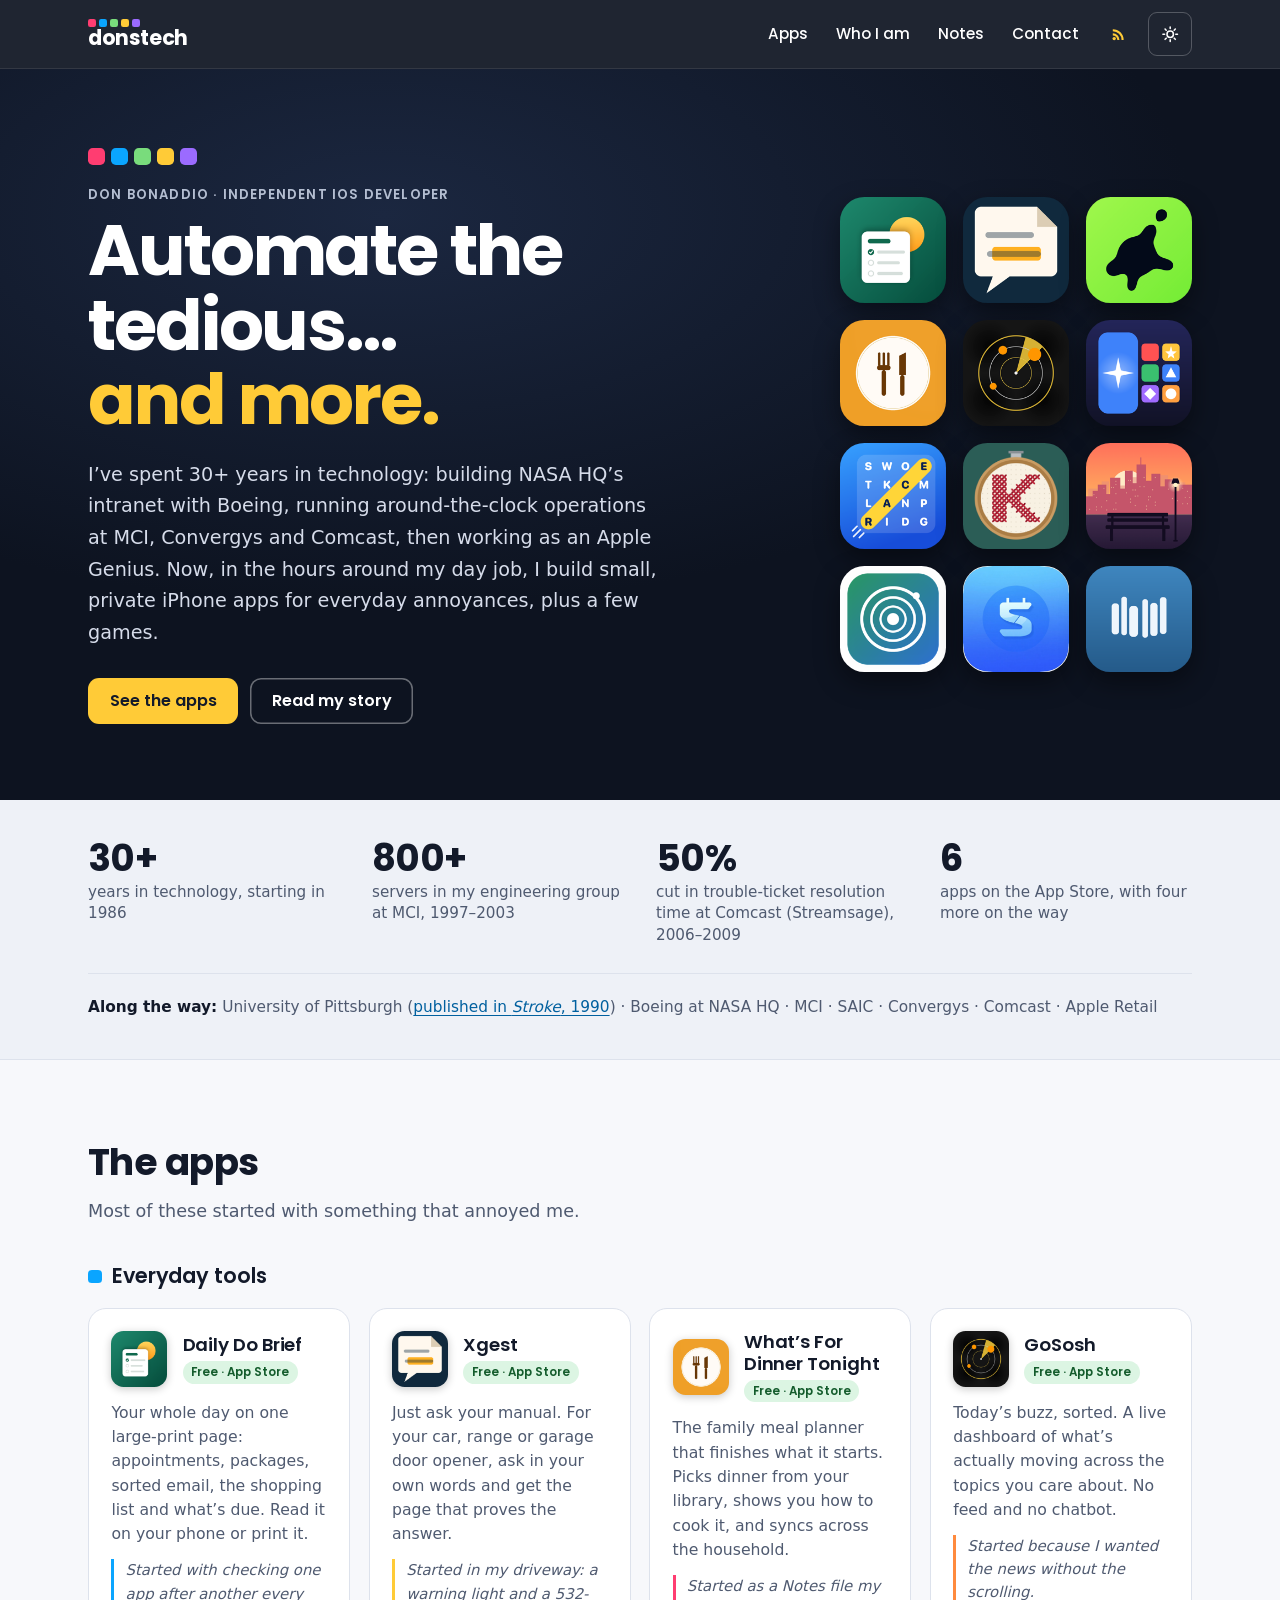
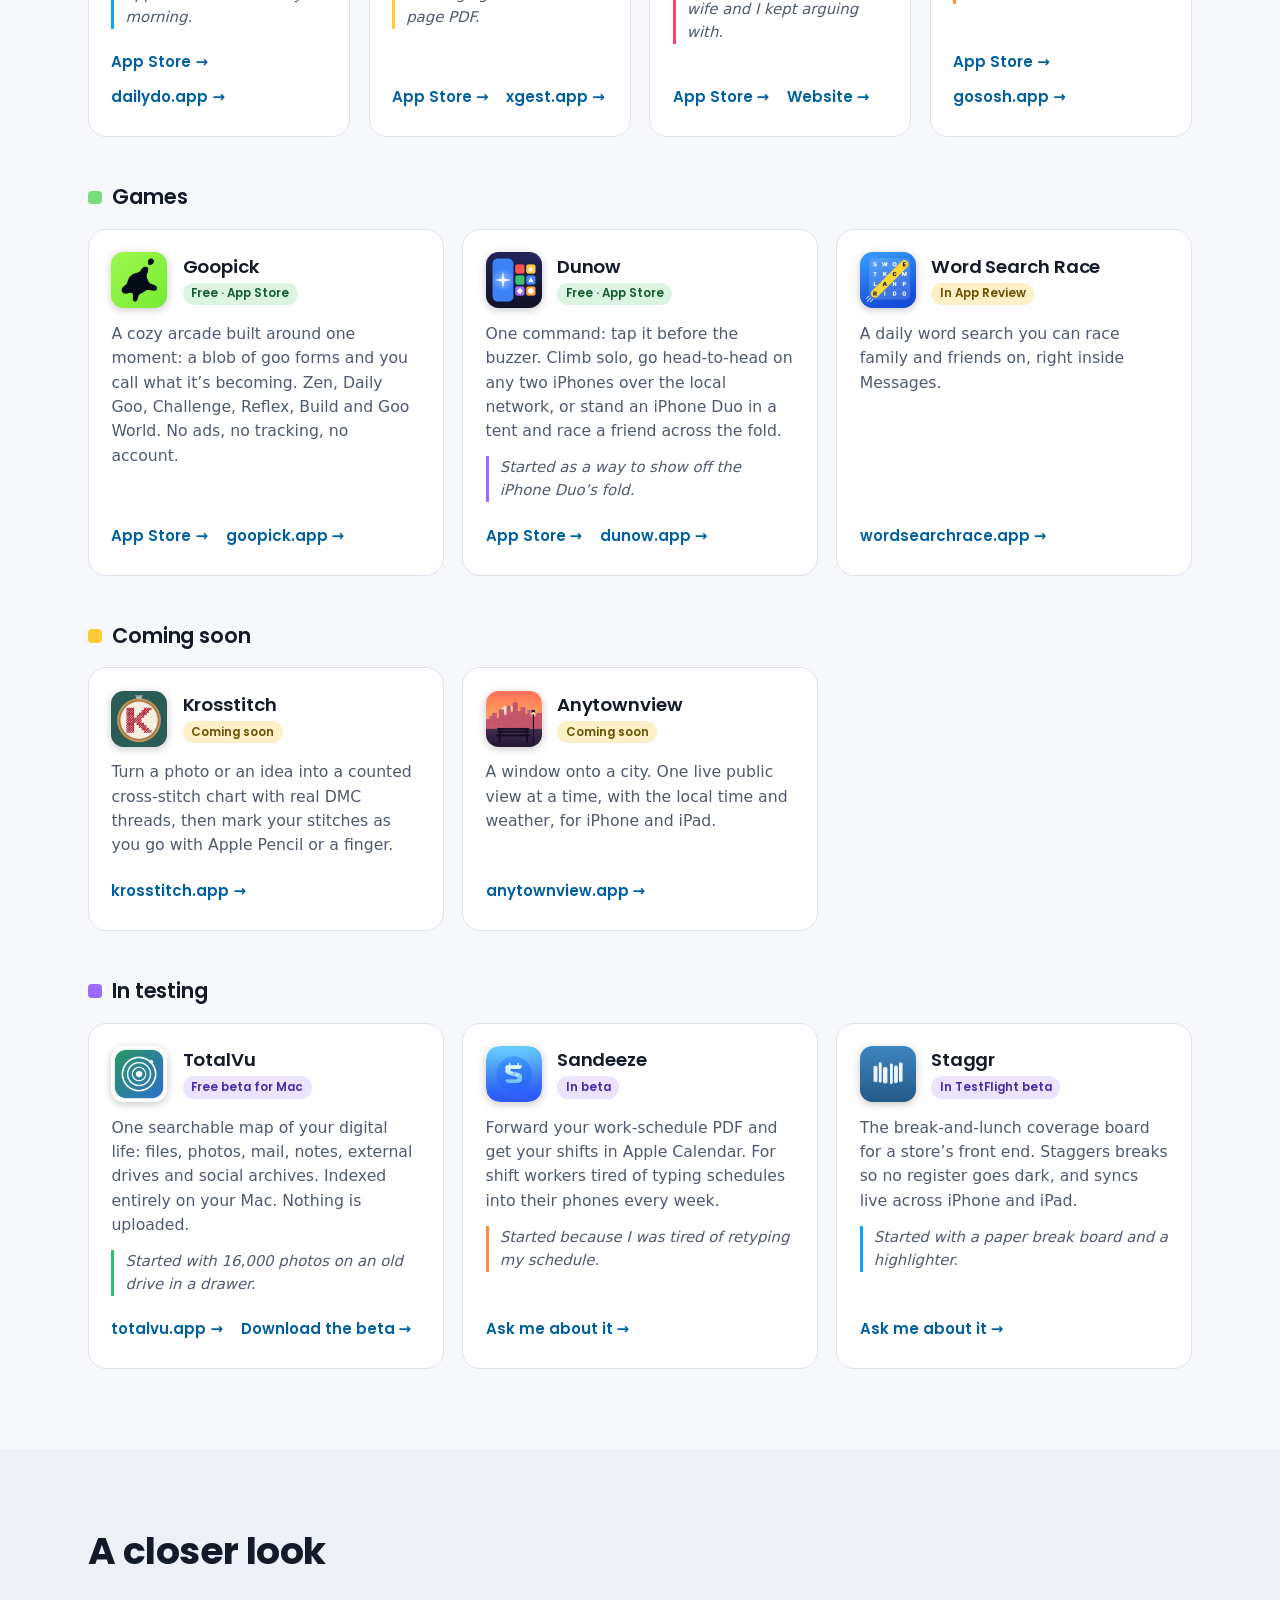
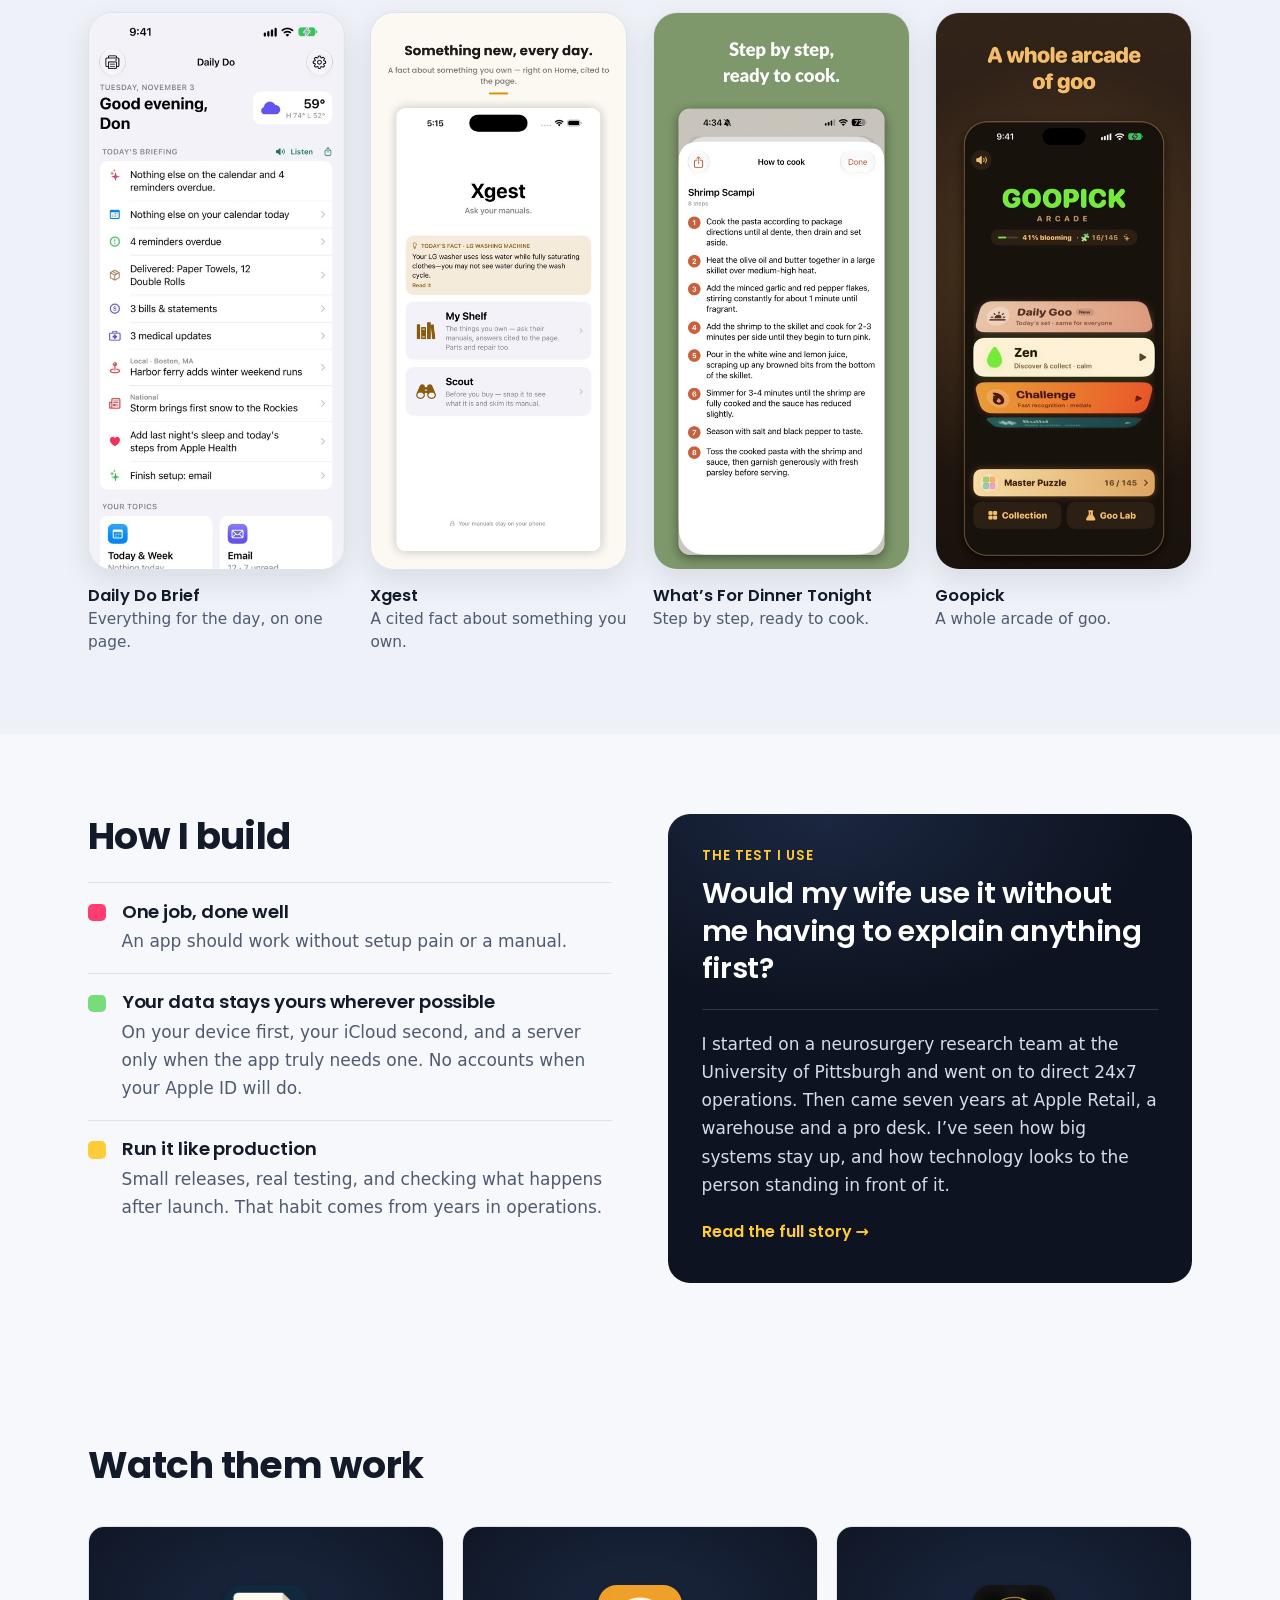
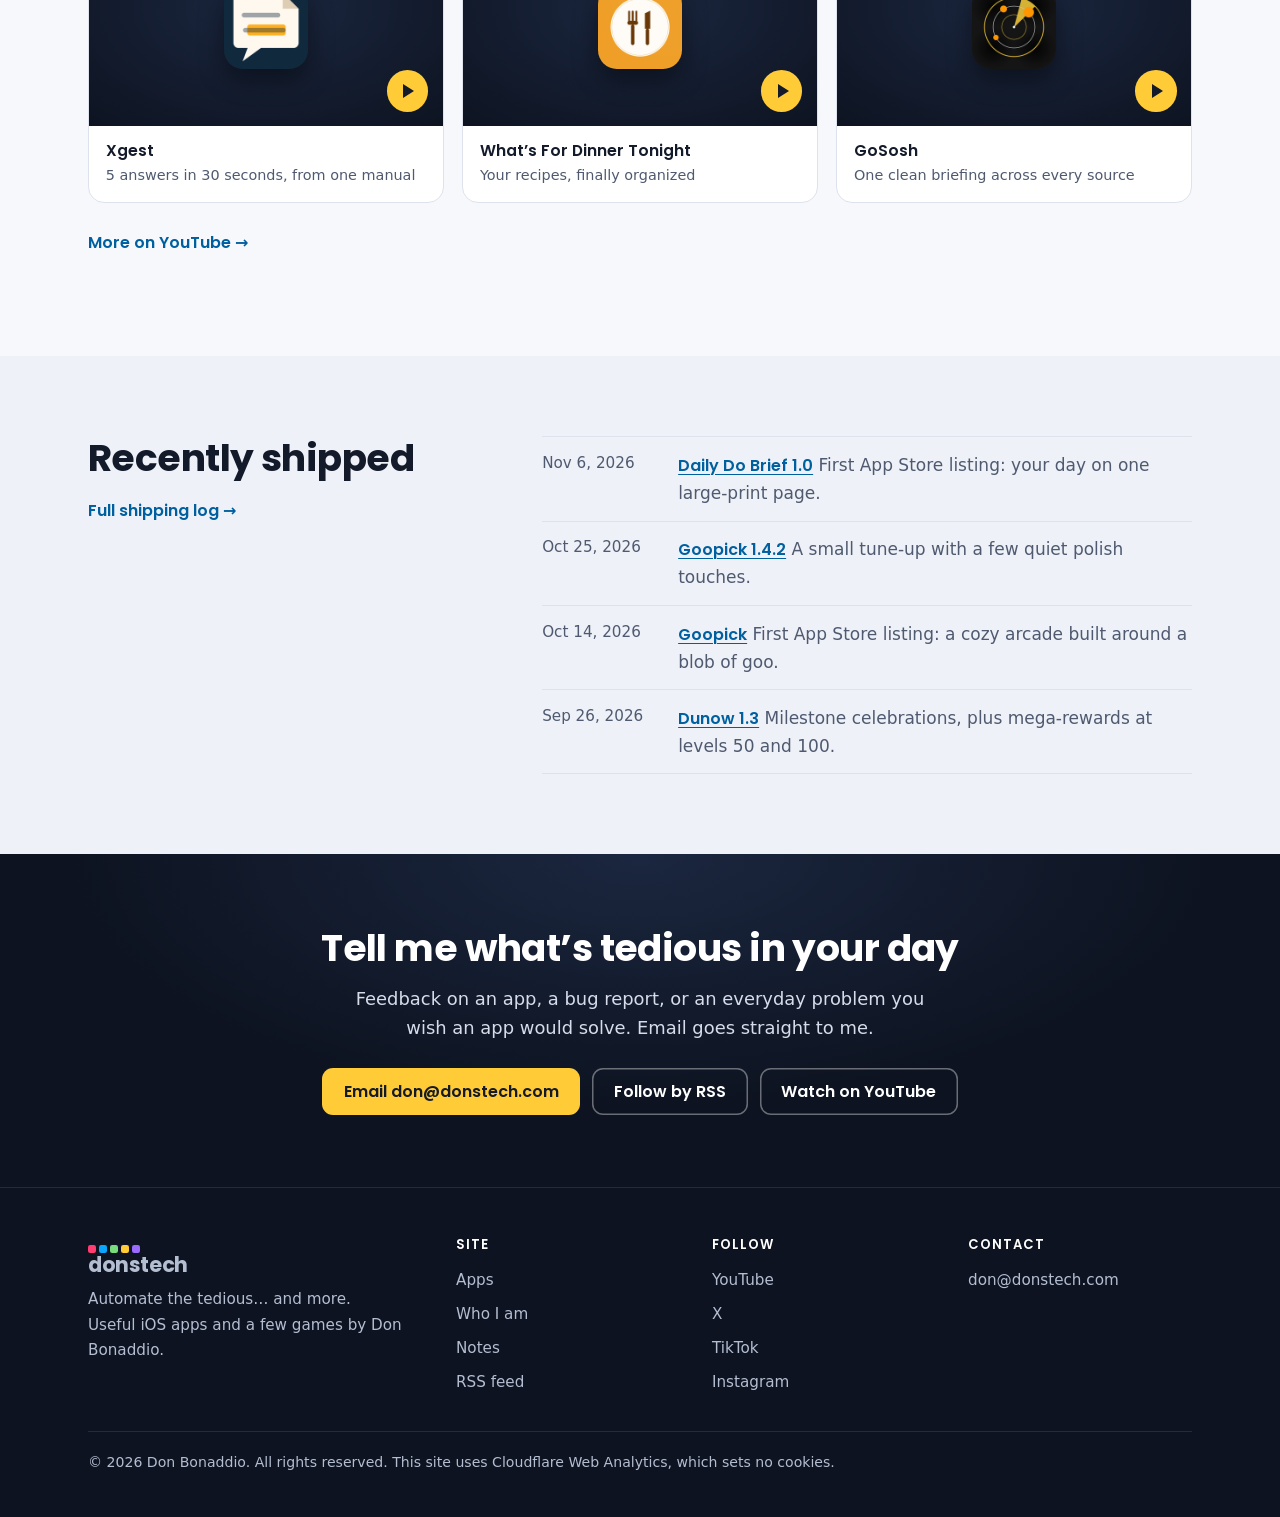
==== commit 4291dac2: "Add Krosstitch and Anytownview as Coming soon New Coming soon section with cards linking to krosstit" ====
--- a/index.html
+++ b/index.html
@@ -36,7 +36,7 @@
       <a href="/about/">Who I am</a>
       <a href="/notes/">Notes</a>
       <a href="#contact">Contact</a>
-      <a class="icon-btn" href="/feed.xml" aria-label="RSS feed" title="Follow by RSS"><svg viewBox="0 0 24 24" fill="currentColor" aria-hidden="true"><circle cx="6" cy="18" r="2.4"/><path d="M4 10.5v3a6.5 6.5 0 0 1 6.5 6.5h3A9.5 9.5 0 0 0 4 10.5Zm0-6v3A12.5 12.5 0 0 1 16.5 20h3A15.5 15.5 0 0 0 4 4.5Z"/></svg></a>
+      <a class="icon-btn" href="/rss/" aria-label="RSS feed" title="Follow by RSS"><svg viewBox="0 0 24 24" fill="currentColor" aria-hidden="true"><circle cx="6" cy="18" r="2.4"/><path d="M4 10.5v3a6.5 6.5 0 0 1 6.5 6.5h3A9.5 9.5 0 0 0 4 10.5Zm0-6v3A12.5 12.5 0 0 1 16.5 20h3A15.5 15.5 0 0 0 4 4.5Z"/></svg></a>
       <button class="theme-toggle" type="button" aria-label="Switch between light and dark theme"><svg viewBox="0 0 24 24" fill="none" stroke="currentColor" stroke-width="2" stroke-linecap="round" aria-hidden="true"><circle cx="12" cy="12" r="4.2"/><path d="M12 2.5v2.2M12 19.3v2.2M2.5 12h2.2M19.3 12h2.2M5.3 5.3l1.5 1.5M17.2 17.2l1.5 1.5M5.3 18.7l1.5-1.5M17.2 6.8l1.5-1.5"/></svg></button>
     </nav>
   </div>
@@ -55,7 +55,7 @@
         <a class="btn btn-ghost" href="/about/">Read my story</a>
       </div>
     </div>
-    <div class="icon-wall"><a href="#dailydo" aria-label="Daily Do Brief"><img src="/assets/icons/dailydo.png" alt="" width="192" height="192"></a><a href="#xgest" aria-label="Xgest"><img src="/assets/icons/xgest.png" alt="" width="192" height="192"></a><a href="#goopick" aria-label="Goopick"><img src="/assets/icons/goopick.png" alt="" width="192" height="192"></a><a href="#wfd" aria-label="What’s For Dinner Tonight"><img src="/assets/icons/wfd.png" alt="" width="192" height="192"></a><a href="#gososh" aria-label="GoSosh"><img src="/assets/icons/gososh.png" alt="" width="192" height="192"></a><a href="#dunow" aria-label="Dunow"><img src="/assets/icons/dunow.png" alt="" width="192" height="192"></a><a href="#wsr" aria-label="Word Search Race"><img src="/assets/icons/wsr.png" alt="" width="192" height="192"></a><a href="#totalvu" aria-label="TotalVu"><img src="/assets/icons/totalvu.png" alt="" width="192" height="192"></a><a href="#sandeeze" aria-label="Sandeeze"><img src="/assets/icons/sandeeze.png" alt="" width="192" height="192"></a></div>
+    <div class="icon-wall"><a href="#dailydo" aria-label="Daily Do Brief"><img src="/assets/icons/dailydo.png" alt="" width="192" height="192"></a><a href="#xgest" aria-label="Xgest"><img src="/assets/icons/xgest.png" alt="" width="192" height="192"></a><a href="#goopick" aria-label="Goopick"><img src="/assets/icons/goopick.png" alt="" width="192" height="192"></a><a href="#wfd" aria-label="What’s For Dinner Tonight"><img src="/assets/icons/wfd.png" alt="" width="192" height="192"></a><a href="#gososh" aria-label="GoSosh"><img src="/assets/icons/gososh.png" alt="" width="192" height="192"></a><a href="#dunow" aria-label="Dunow"><img src="/assets/icons/dunow.png" alt="" width="192" height="192"></a><a href="#wsr" aria-label="Word Search Race"><img src="/assets/icons/wsr.png" alt="" width="192" height="192"></a><a href="#krosstitch" aria-label="Krosstitch"><img src="/assets/icons/krosstitch.png" alt="" width="192" height="192"></a><a href="#anytownview" aria-label="Anytownview"><img src="/assets/icons/anytownview.png" alt="" width="192" height="192"></a><a href="#totalvu" aria-label="TotalVu"><img src="/assets/icons/totalvu.png" alt="" width="192" height="192"></a><a href="#sandeeze" aria-label="Sandeeze"><img src="/assets/icons/sandeeze.png" alt="" width="192" height="192"></a><a href="#staggr" aria-label="Staggr"><img src="/assets/icons/staggr.png" alt="" width="192" height="192"></a></div>
   </div>
 </section>
 
@@ -116,6 +116,18 @@
   
   <div class="app-links"><a href="https://wordsearchrace.app">wordsearchrace.app <span aria-hidden="true">&rarr;</span></a></div>
 </article></div>
+    <h3 class="subhead" style="--c:var(--yellow)">Coming soon</h3>
+    <div class="app-grid"><article class="app-card" id="krosstitch" style="--c:#b0263a">
+  <div class="app-top"><img src="/assets/icons/krosstitch.png" alt="" width="56" height="56" loading="lazy"><div><h3 style="margin:0">Krosstitch</h3><span class="badge review">Coming soon</span></div></div>
+  <p>Turn a photo or an idea into a counted cross-stitch chart with real DMC threads, then mark your stitches as you go with Apple Pencil or a finger.</p>
+  
+  <div class="app-links"><a href="https://krosstitch.app">krosstitch.app <span aria-hidden="true">&rarr;</span></a></div>
+</article><article class="app-card" id="anytownview" style="--c:#ff8a5c">
+  <div class="app-top"><img src="/assets/icons/anytownview.png" alt="" width="56" height="56" loading="lazy"><div><h3 style="margin:0">Anytownview</h3><span class="badge review">Coming soon</span></div></div>
+  <p>A window onto a city. One live public view at a time, with the local time and weather, for iPhone and iPad.</p>
+  
+  <div class="app-links"><a href="https://anytownview.app">anytownview.app <span aria-hidden="true">&rarr;</span></a></div>
+</article></div>
     <h3 class="subhead" style="--c:var(--purple)">In testing</h3>
     <div class="app-grid"><article class="app-card" id="totalvu" style="--c:#2fbf71">
   <div class="app-top"><img src="/assets/icons/totalvu.png" alt="" width="56" height="56" loading="lazy"><div><h3 style="margin:0">TotalVu</h3><span class="badge beta">Free beta for Mac</span></div></div>
@@ -201,7 +213,7 @@
     <p>Feedback on an app, a bug report, or an everyday problem you wish an app would solve. Email goes straight to me.</p>
     <div class="cta-row">
       <a class="btn btn-primary" href="mailto:don@donstech.com">Email don@donstech.com</a>
-      <a class="btn btn-ghost" href="/feed.xml">Follow by RSS</a>
+      <a class="btn btn-ghost" href="/rss/">Follow by RSS</a>
       <a class="btn btn-ghost" href="https://youtube.com/@donstech">Watch on YouTube</a>
     </div>
   </div>
@@ -219,7 +231,7 @@
         <li><a href="/#apps">Apps</a></li>
         <li><a href="/about/">Who I am</a></li>
         <li><a href="/notes/">Notes</a></li>
-        <li><a href="/feed.xml">RSS feed</a></li>
+        <li><a href="/rss/">RSS feed</a></li>
       </ul>
     </div>
     <div>
--- a/style.css
+++ b/style.css
@@ -238,6 +238,8 @@
 .now-list { margin: 0; padding-left: 1.2rem; }
 .now-list li { margin-bottom: .5rem; }
 
+.feed-url { background: var(--surface); border: 1px solid var(--border); border-radius: 12px; padding: .9rem 1.1rem; font: 600 1.02rem/1.4 var(--display); overflow-wrap: anywhere; }
+
 /* CTA + footer */
 .cta { background: var(--navy); background-image: radial-gradient(50rem 22rem at 50% 0, var(--navy-2), transparent 72%); color: var(--on-navy); text-align: center; }
 .cta .wrap { padding-top: 4.5rem; padding-bottom: 4.5rem; }
@@ -283,7 +285,7 @@
 }
 @media (max-width: 820px) {
   .hero .wrap { grid-template-columns: minmax(0, 1fr); gap: 2.6rem; padding-top: 3.25rem; padding-bottom: 3.25rem; }
-  .icon-wall { grid-template-columns: repeat(5, minmax(0, 1fr)); max-width: none; margin: 0; gap: .7rem; }
+  .icon-wall { grid-template-columns: repeat(6, minmax(0, 1fr)); max-width: none; margin: 0; gap: .6rem; }
   .stats { grid-template-columns: repeat(2, minmax(0, 1fr)); }
   .videos { grid-template-columns: minmax(0, 1fr); }
   .bridges { grid-template-columns: minmax(0, 1fr); }
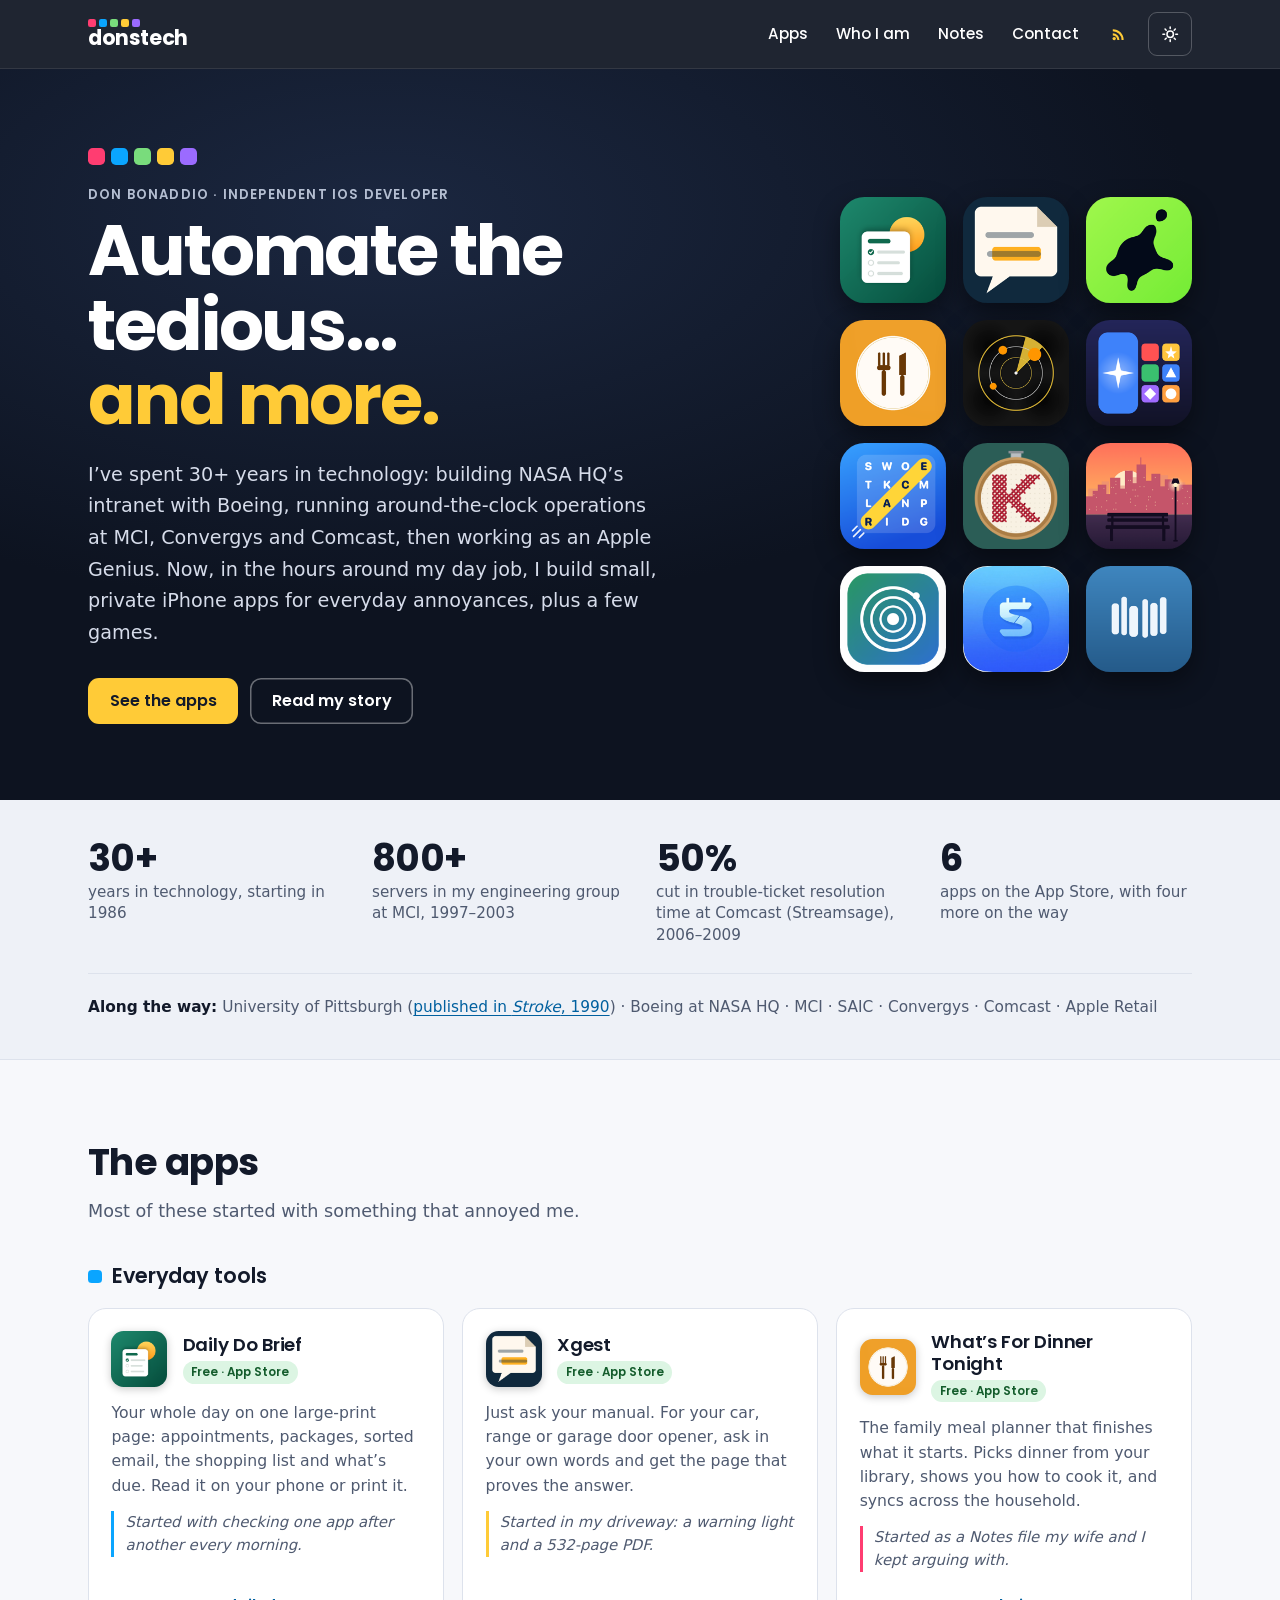
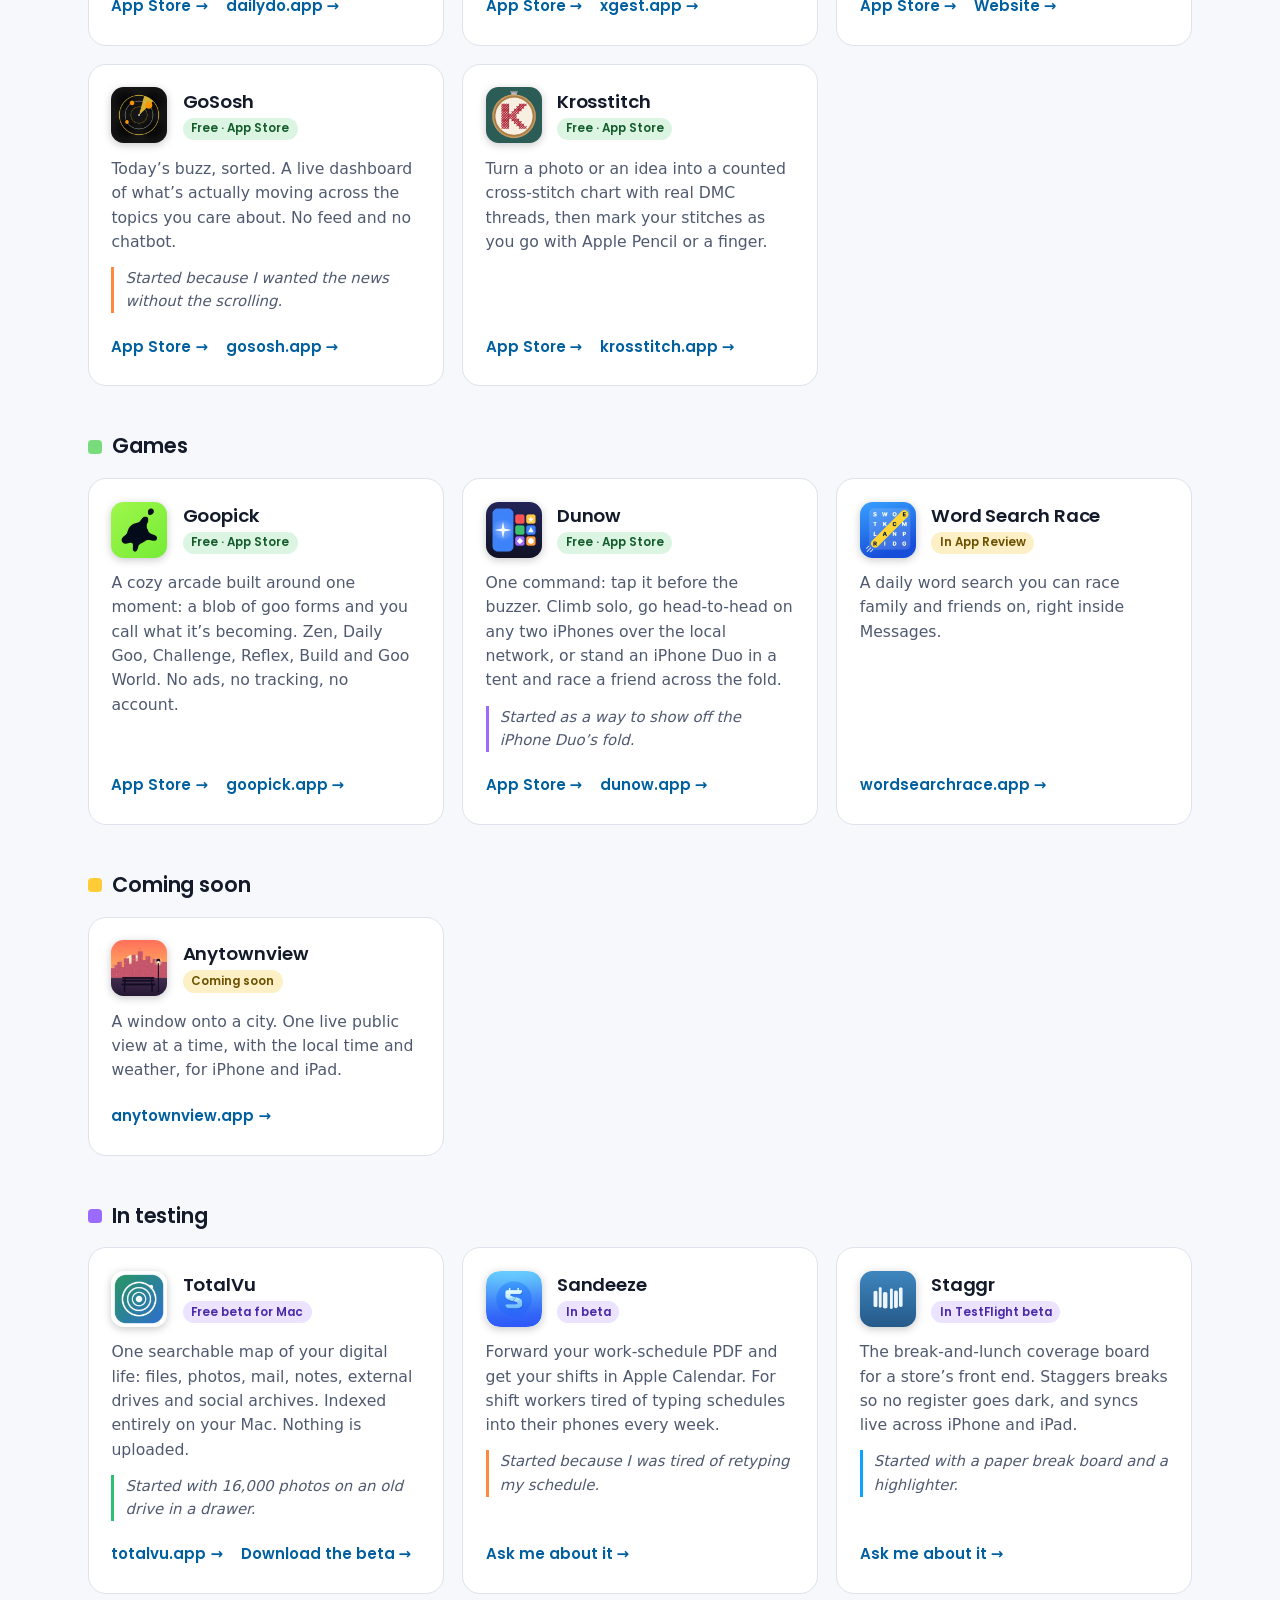
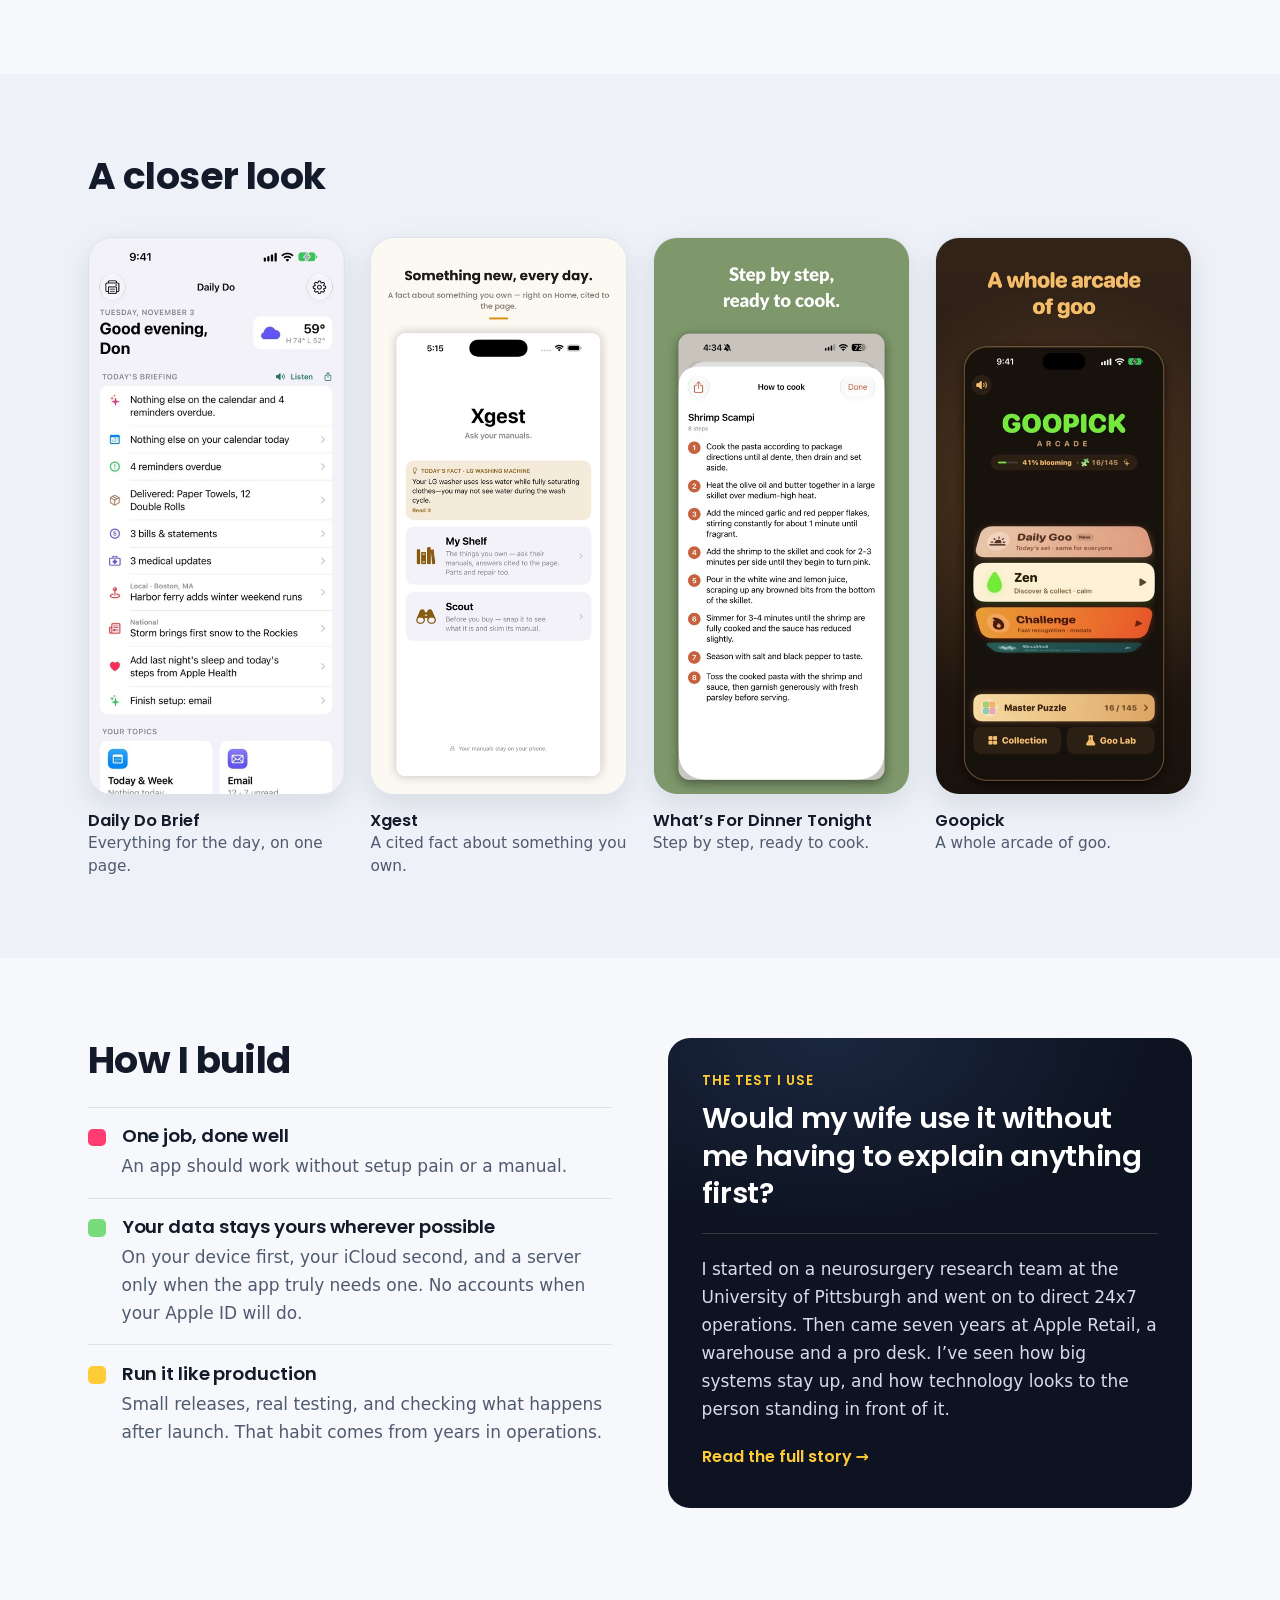
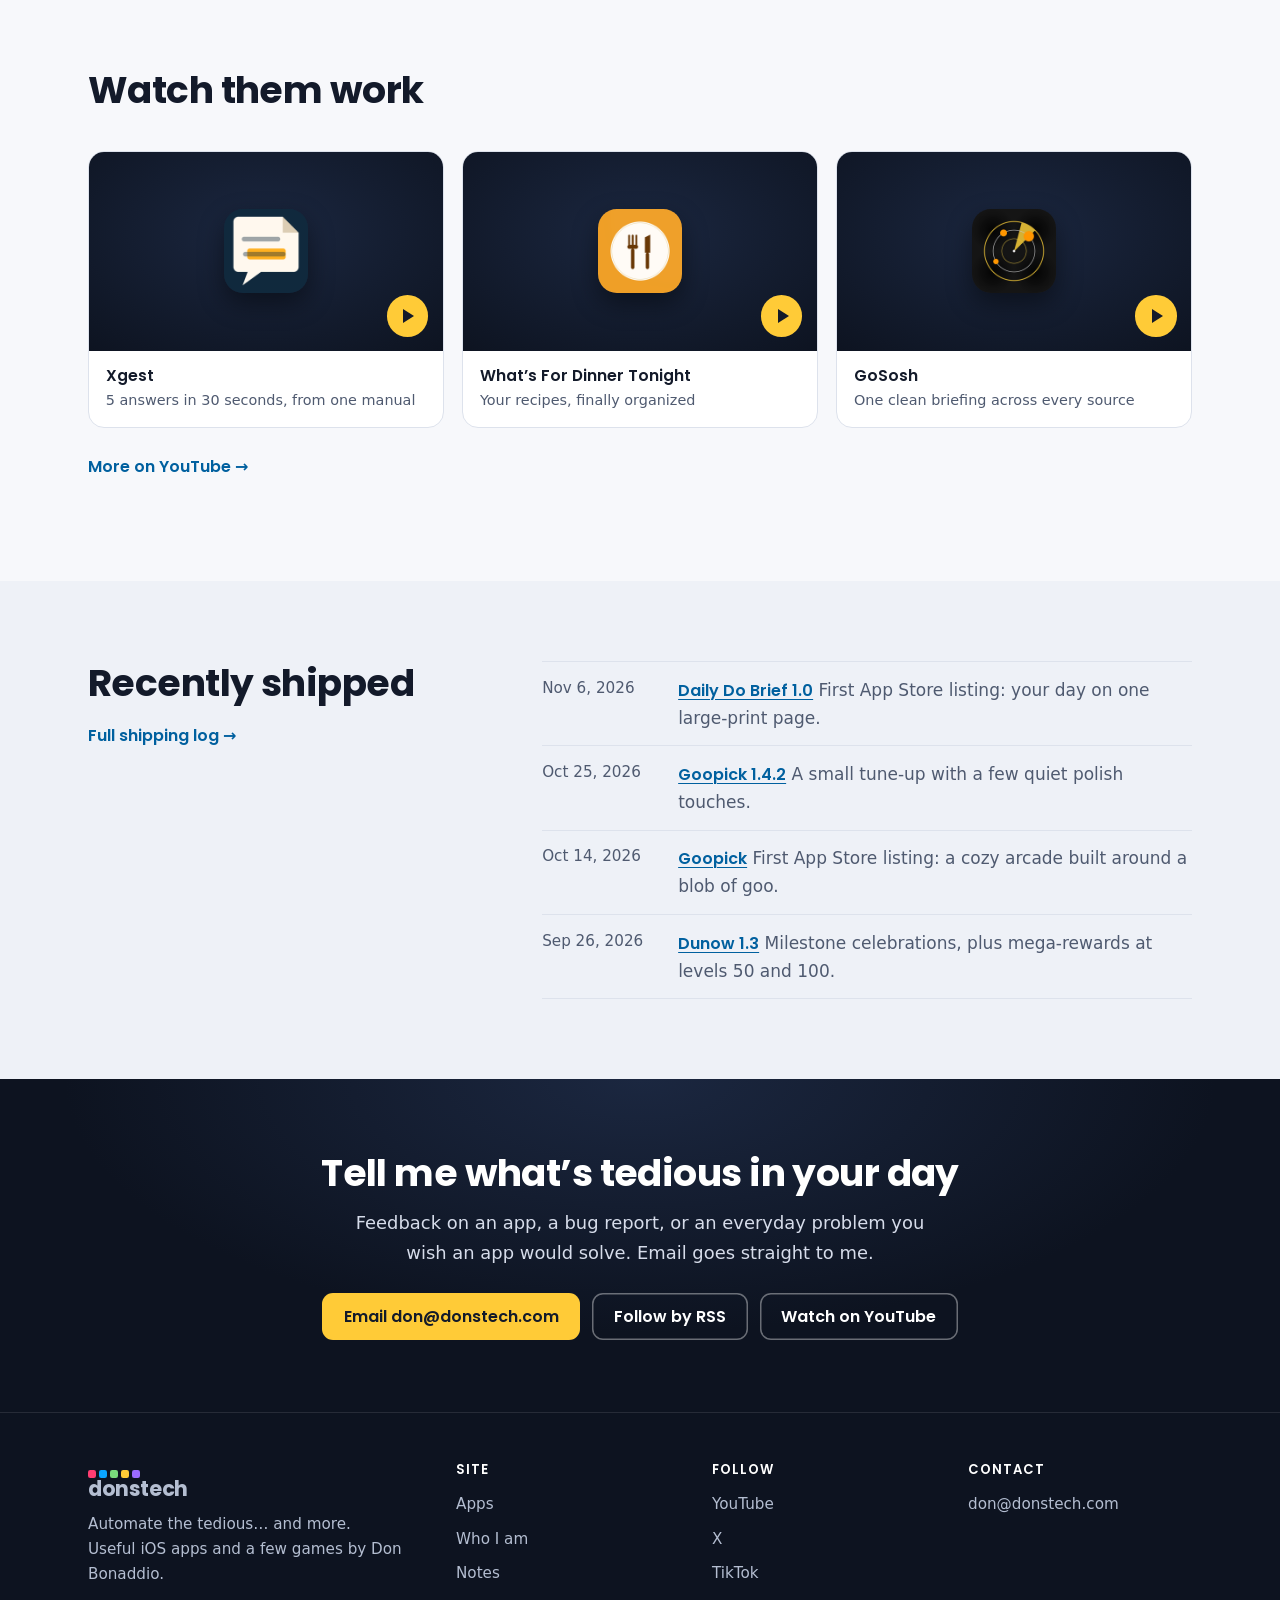
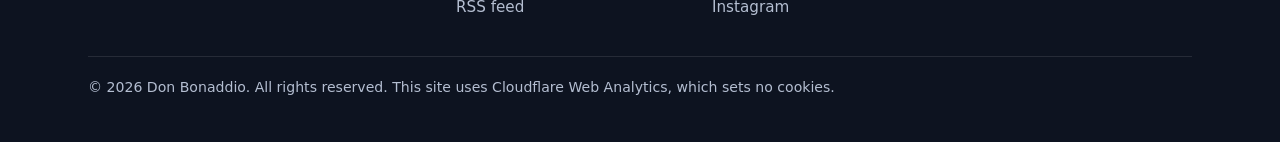
==== commit 04ccdb3f: "Krosstitch is live: move it to Everyday tools with its App Store link Co-Authored-By: Claude Opus 5." ====
--- a/index.html
+++ b/index.html
@@ -78,7 +78,7 @@
       <p>Most of these started with something that annoyed me.</p>
     </div>
     <h3 class="subhead" style="--c:var(--blue)">Everyday tools</h3>
-    <div class="app-grid four"><article class="app-card" id="dailydo" style="--c:#0aa5ff">
+    <div class="app-grid"><article class="app-card" id="dailydo" style="--c:#0aa5ff">
   <div class="app-top"><img src="/assets/icons/dailydo.png" alt="" width="56" height="56" loading="lazy"><div><h3 style="margin:0">Daily Do Brief</h3><span class="badge ">Free · App Store</span></div></div>
   <p>Your whole day on one large-print page: appointments, packages, sorted email, the shopping list and what&rsquo;s due. Read it on your phone or print it.</p>
   <p class="origin">Started with checking one app after another every morning.</p>
@@ -98,6 +98,11 @@
   <p>Today&rsquo;s buzz, sorted. A live dashboard of what&rsquo;s actually moving across the topics you care about. No feed and no chatbot.</p>
   <p class="origin">Started because I wanted the news without the scrolling.</p>
   <div class="app-links"><a href="https://apps.apple.com/us/app/gososh/id6781229517">App Store <span aria-hidden="true">&rarr;</span></a><a href="https://gososh.app">gososh.app <span aria-hidden="true">&rarr;</span></a></div>
+</article><article class="app-card" id="krosstitch" style="--c:#b0263a">
+  <div class="app-top"><img src="/assets/icons/krosstitch.png" alt="" width="56" height="56" loading="lazy"><div><h3 style="margin:0">Krosstitch</h3><span class="badge ">Free · App Store</span></div></div>
+  <p>Turn a photo or an idea into a counted cross-stitch chart with real DMC threads, then mark your stitches as you go with Apple Pencil or a finger.</p>
+  
+  <div class="app-links"><a href="https://apps.apple.com/us/app/krosstitch/id6832392249">App Store <span aria-hidden="true">&rarr;</span></a><a href="https://krosstitch.app">krosstitch.app <span aria-hidden="true">&rarr;</span></a></div>
 </article></div>
     <h3 class="subhead" style="--c:var(--green)">Games</h3>
     <div class="app-grid"><article class="app-card" id="goopick" style="--c:#79dc7c">
@@ -117,12 +122,7 @@
   <div class="app-links"><a href="https://wordsearchrace.app">wordsearchrace.app <span aria-hidden="true">&rarr;</span></a></div>
 </article></div>
     <h3 class="subhead" style="--c:var(--yellow)">Coming soon</h3>
-    <div class="app-grid"><article class="app-card" id="krosstitch" style="--c:#b0263a">
-  <div class="app-top"><img src="/assets/icons/krosstitch.png" alt="" width="56" height="56" loading="lazy"><div><h3 style="margin:0">Krosstitch</h3><span class="badge review">Coming soon</span></div></div>
-  <p>Turn a photo or an idea into a counted cross-stitch chart with real DMC threads, then mark your stitches as you go with Apple Pencil or a finger.</p>
-  
-  <div class="app-links"><a href="https://krosstitch.app">krosstitch.app <span aria-hidden="true">&rarr;</span></a></div>
-</article><article class="app-card" id="anytownview" style="--c:#ff8a5c">
+    <div class="app-grid"><article class="app-card" id="anytownview" style="--c:#ff8a5c">
   <div class="app-top"><img src="/assets/icons/anytownview.png" alt="" width="56" height="56" loading="lazy"><div><h3 style="margin:0">Anytownview</h3><span class="badge review">Coming soon</span></div></div>
   <p>A window onto a city. One live public view at a time, with the local time and weather, for iPhone and iPad.</p>
   
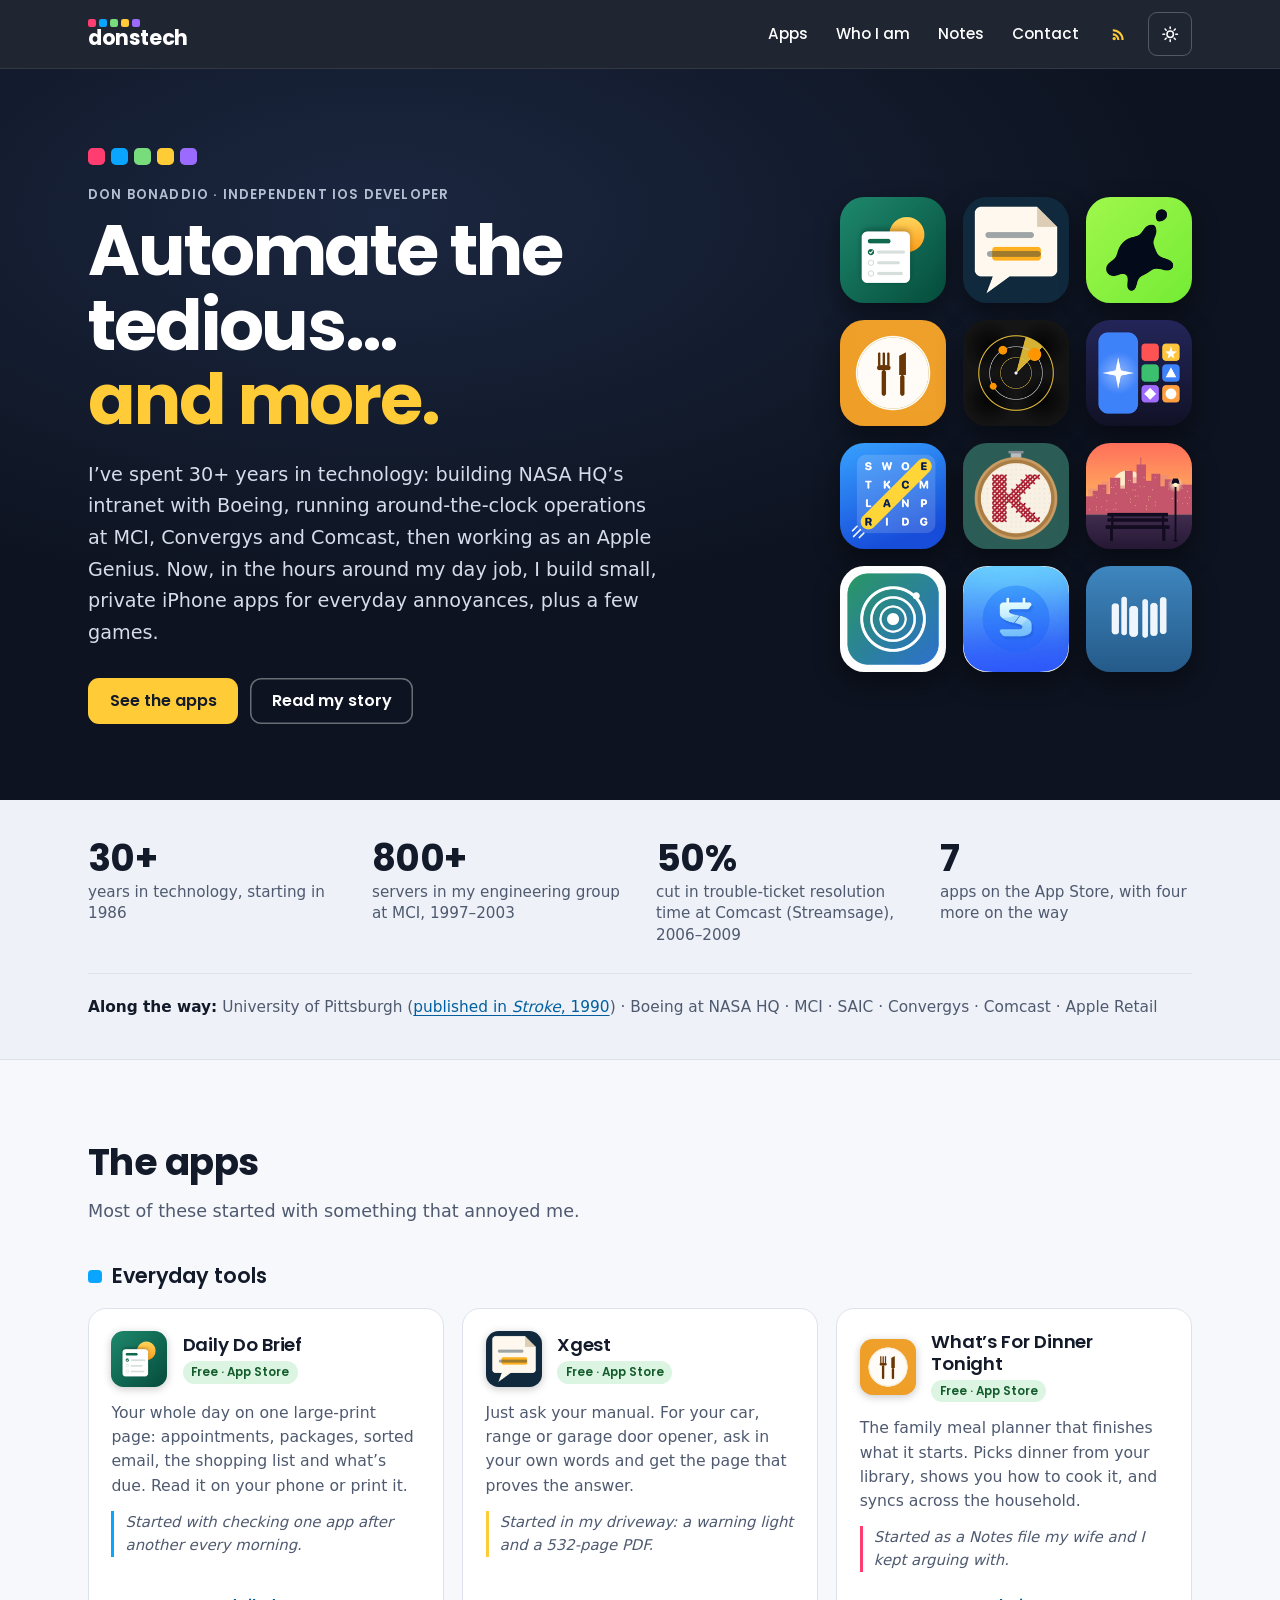
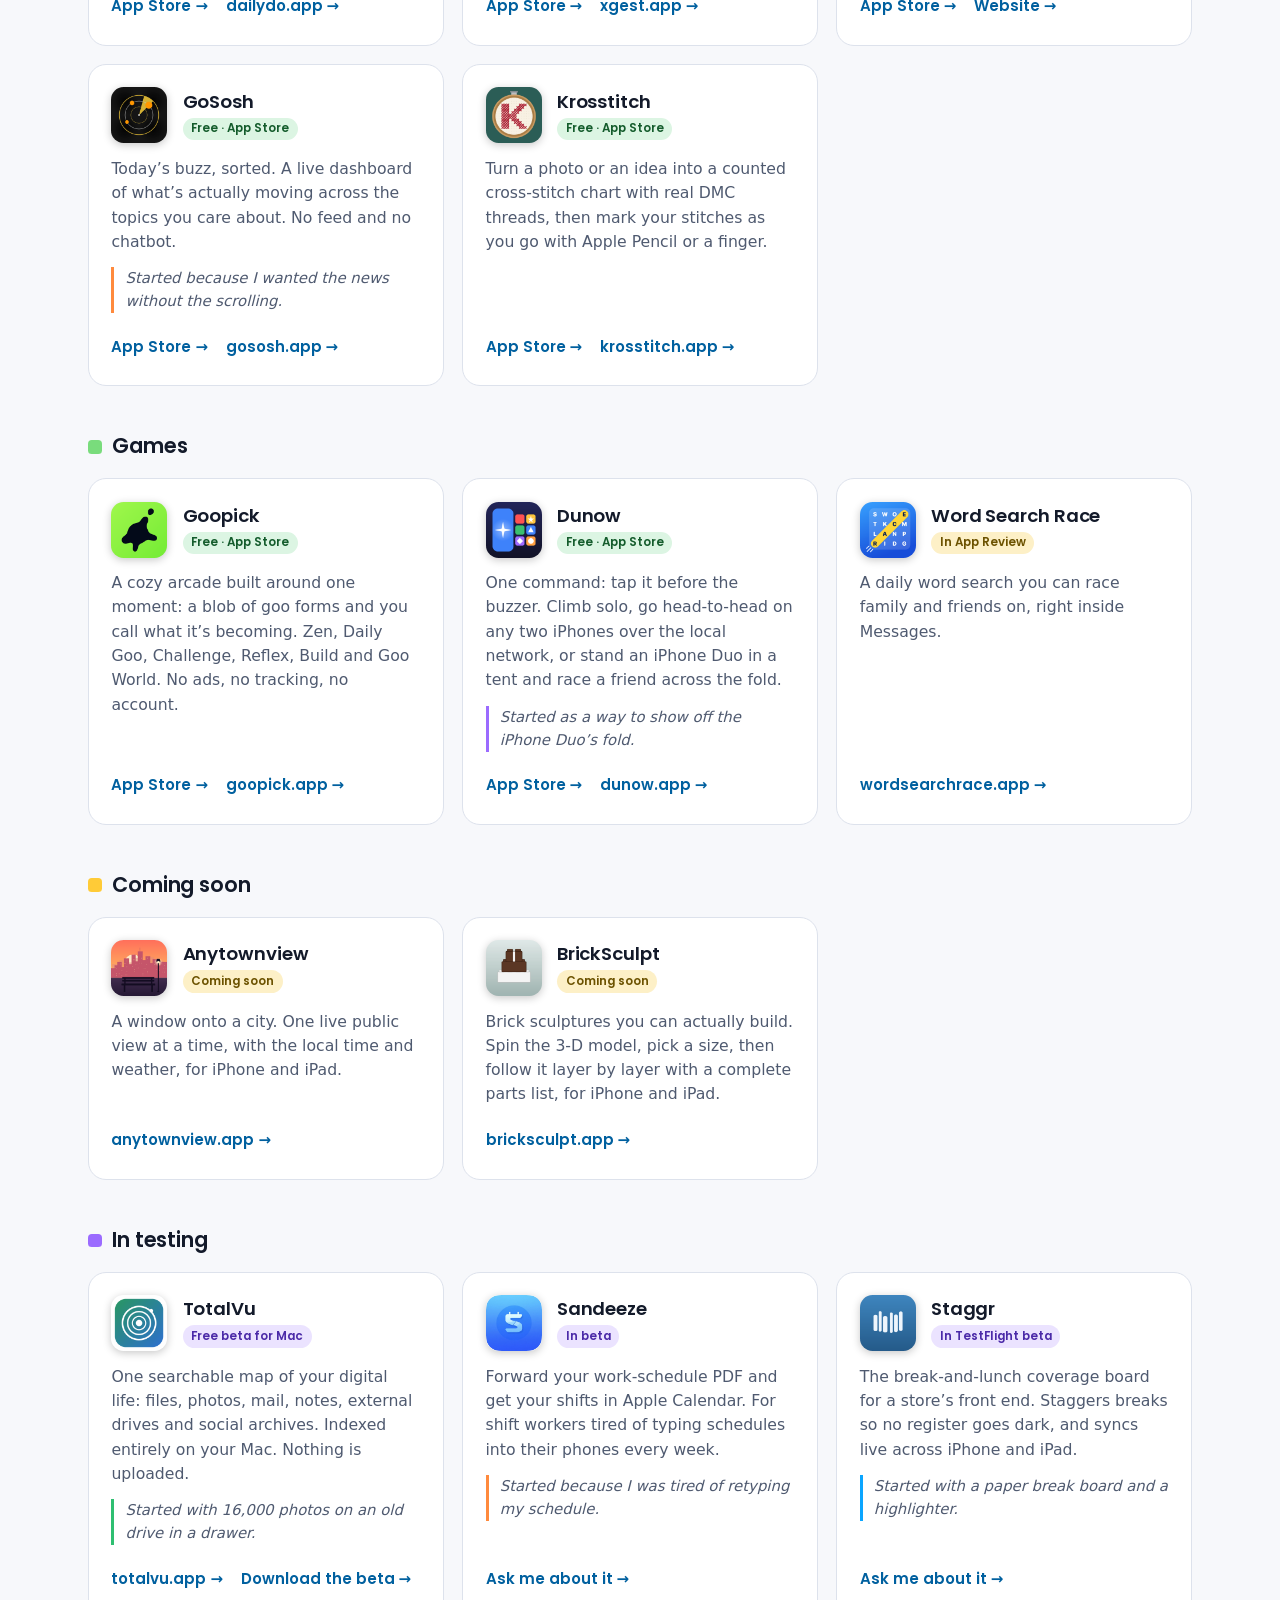
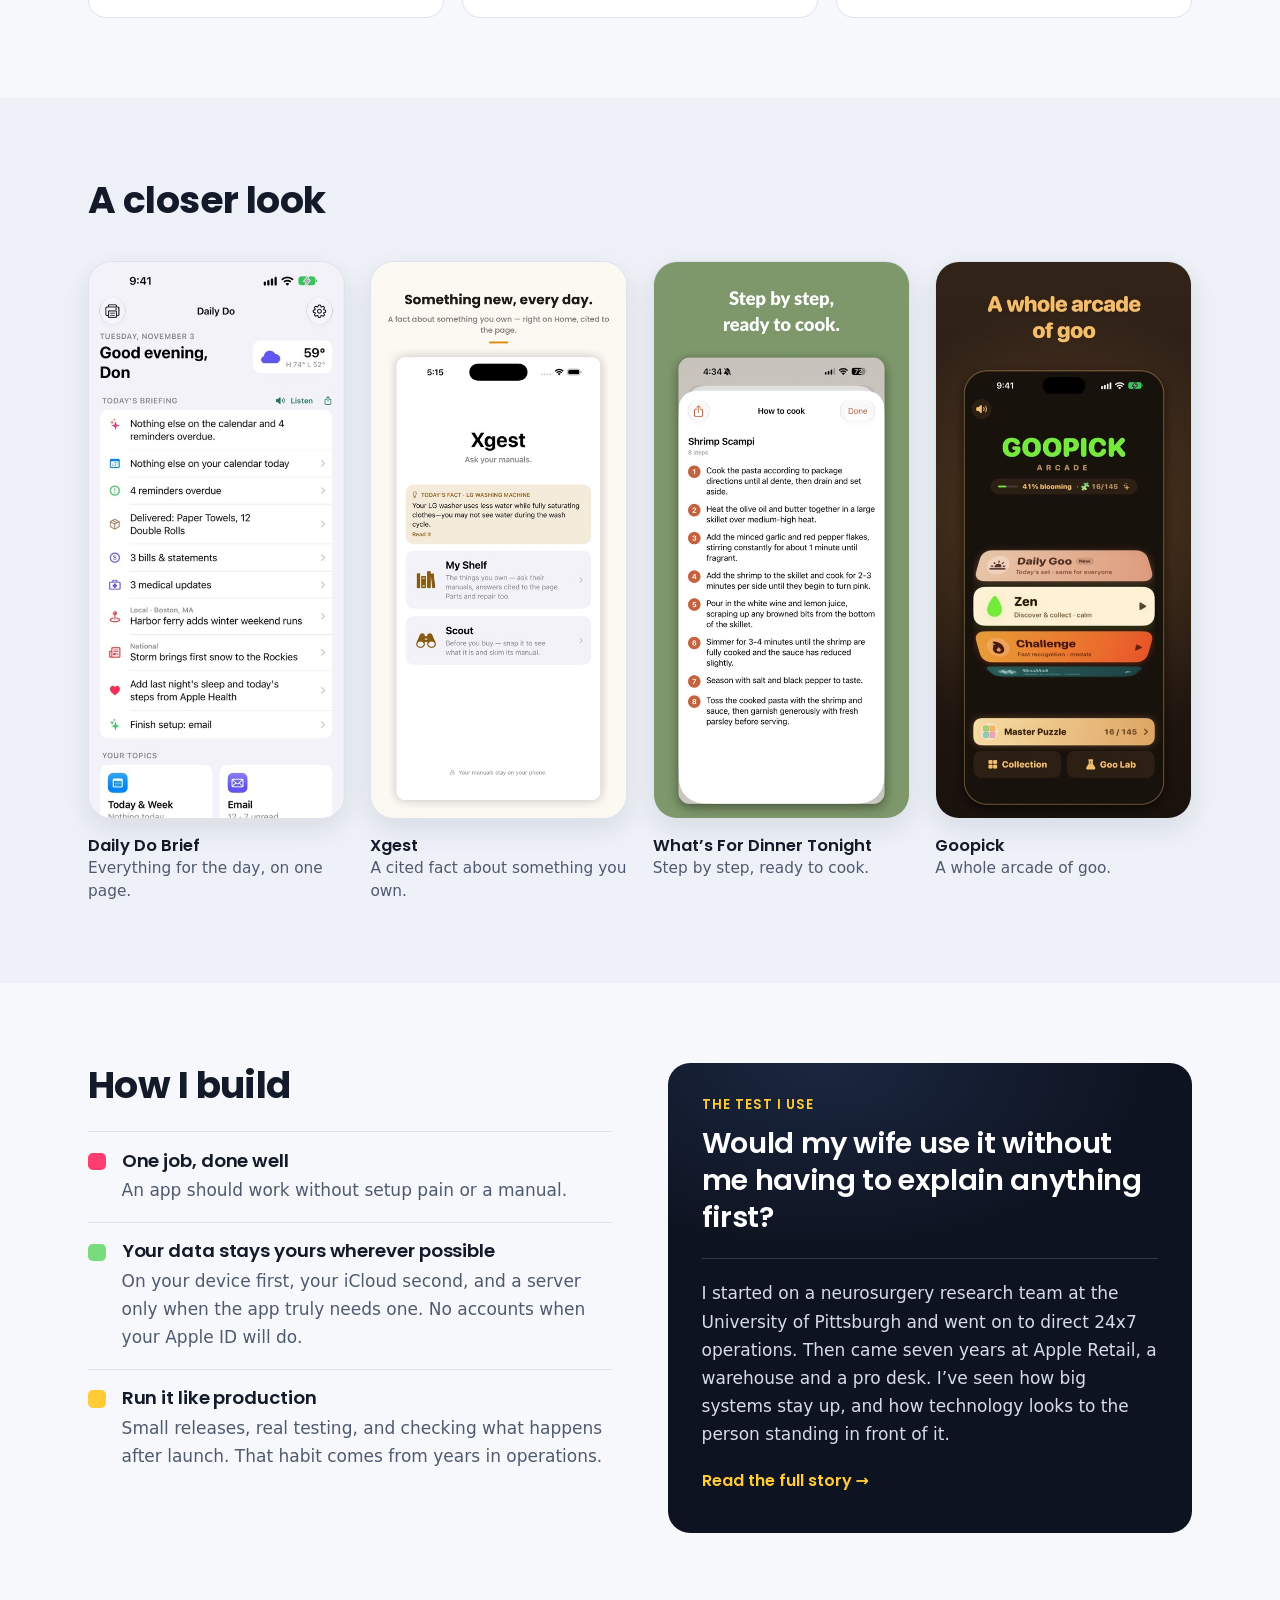
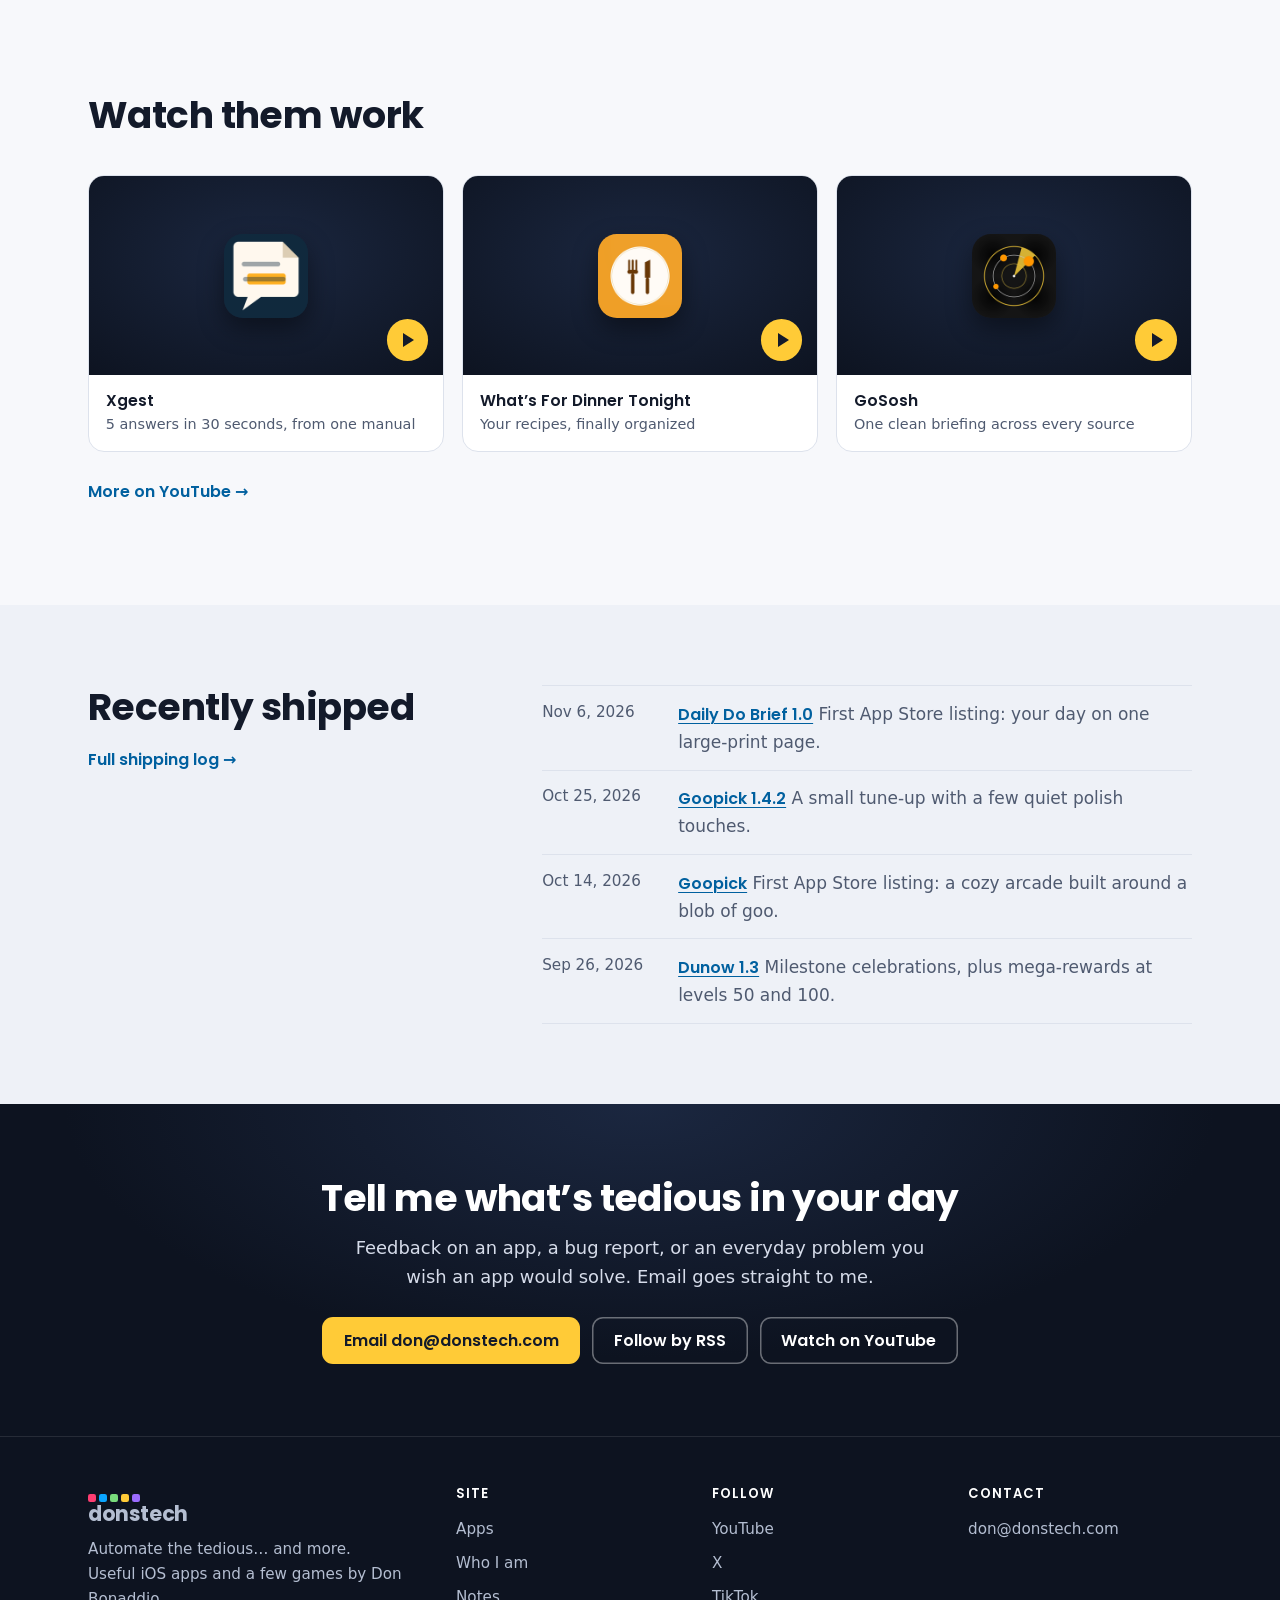
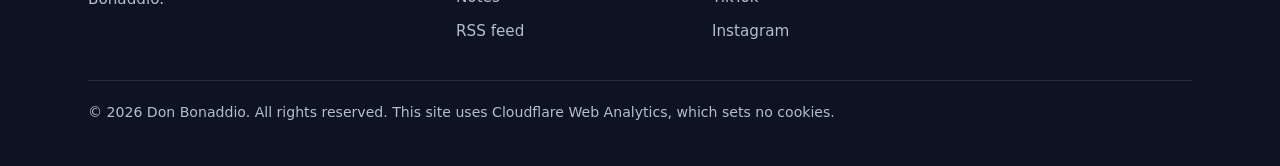
==== commit 610dc9a9: "Add BrickSculpt to Coming soon; App Store count is 7 Co-Authored-By: Claude Opus 5.5 <noreply@anthro" ====
--- a/index.html
+++ b/index.html
@@ -65,7 +65,7 @@
       <div><dt>years in technology, starting in 1986</dt><dd>30+</dd></div>
       <div><dt>servers in my engineering group at MCI, 1997&ndash;2003</dt><dd>800+</dd></div>
       <div><dt>cut in trouble-ticket resolution time at Comcast (Streamsage), 2006&ndash;2009</dt><dd>50%</dd></div>
-      <div><dt>apps on the App Store, with four more on the way</dt><dd>6</dd></div>
+      <div><dt>apps on the App Store, with four more on the way</dt><dd>7</dd></div>
     </dl>
     <p class="career-names"><strong>Along the way:</strong> University of Pittsburgh (<a href="https://pubmed.ncbi.nlm.nih.gov/2389303/">published in <cite>Stroke</cite>, 1990</a>) &middot; Boeing at NASA HQ &middot; MCI &middot; SAIC &middot; Convergys &middot; Comcast &middot; Apple Retail</p>
   </div>
@@ -127,6 +127,11 @@
   <p>A window onto a city. One live public view at a time, with the local time and weather, for iPhone and iPad.</p>
   
   <div class="app-links"><a href="https://anytownview.app">anytownview.app <span aria-hidden="true">&rarr;</span></a></div>
+</article><article class="app-card" id="bricksculpt" style="--c:#c08a63">
+  <div class="app-top"><img src="/assets/icons/bricksculpt.png" alt="" width="56" height="56" loading="lazy"><div><h3 style="margin:0">BrickSculpt</h3><span class="badge review">Coming soon</span></div></div>
+  <p>Brick sculptures you can actually build. Spin the 3-D model, pick a size, then follow it layer by layer with a complete parts list, for iPhone and iPad.</p>
+  
+  <div class="app-links"><a href="https://bricksculpt.app">bricksculpt.app <span aria-hidden="true">&rarr;</span></a></div>
 </article></div>
     <h3 class="subhead" style="--c:var(--purple)">In testing</h3>
     <div class="app-grid"><article class="app-card" id="totalvu" style="--c:#2fbf71">
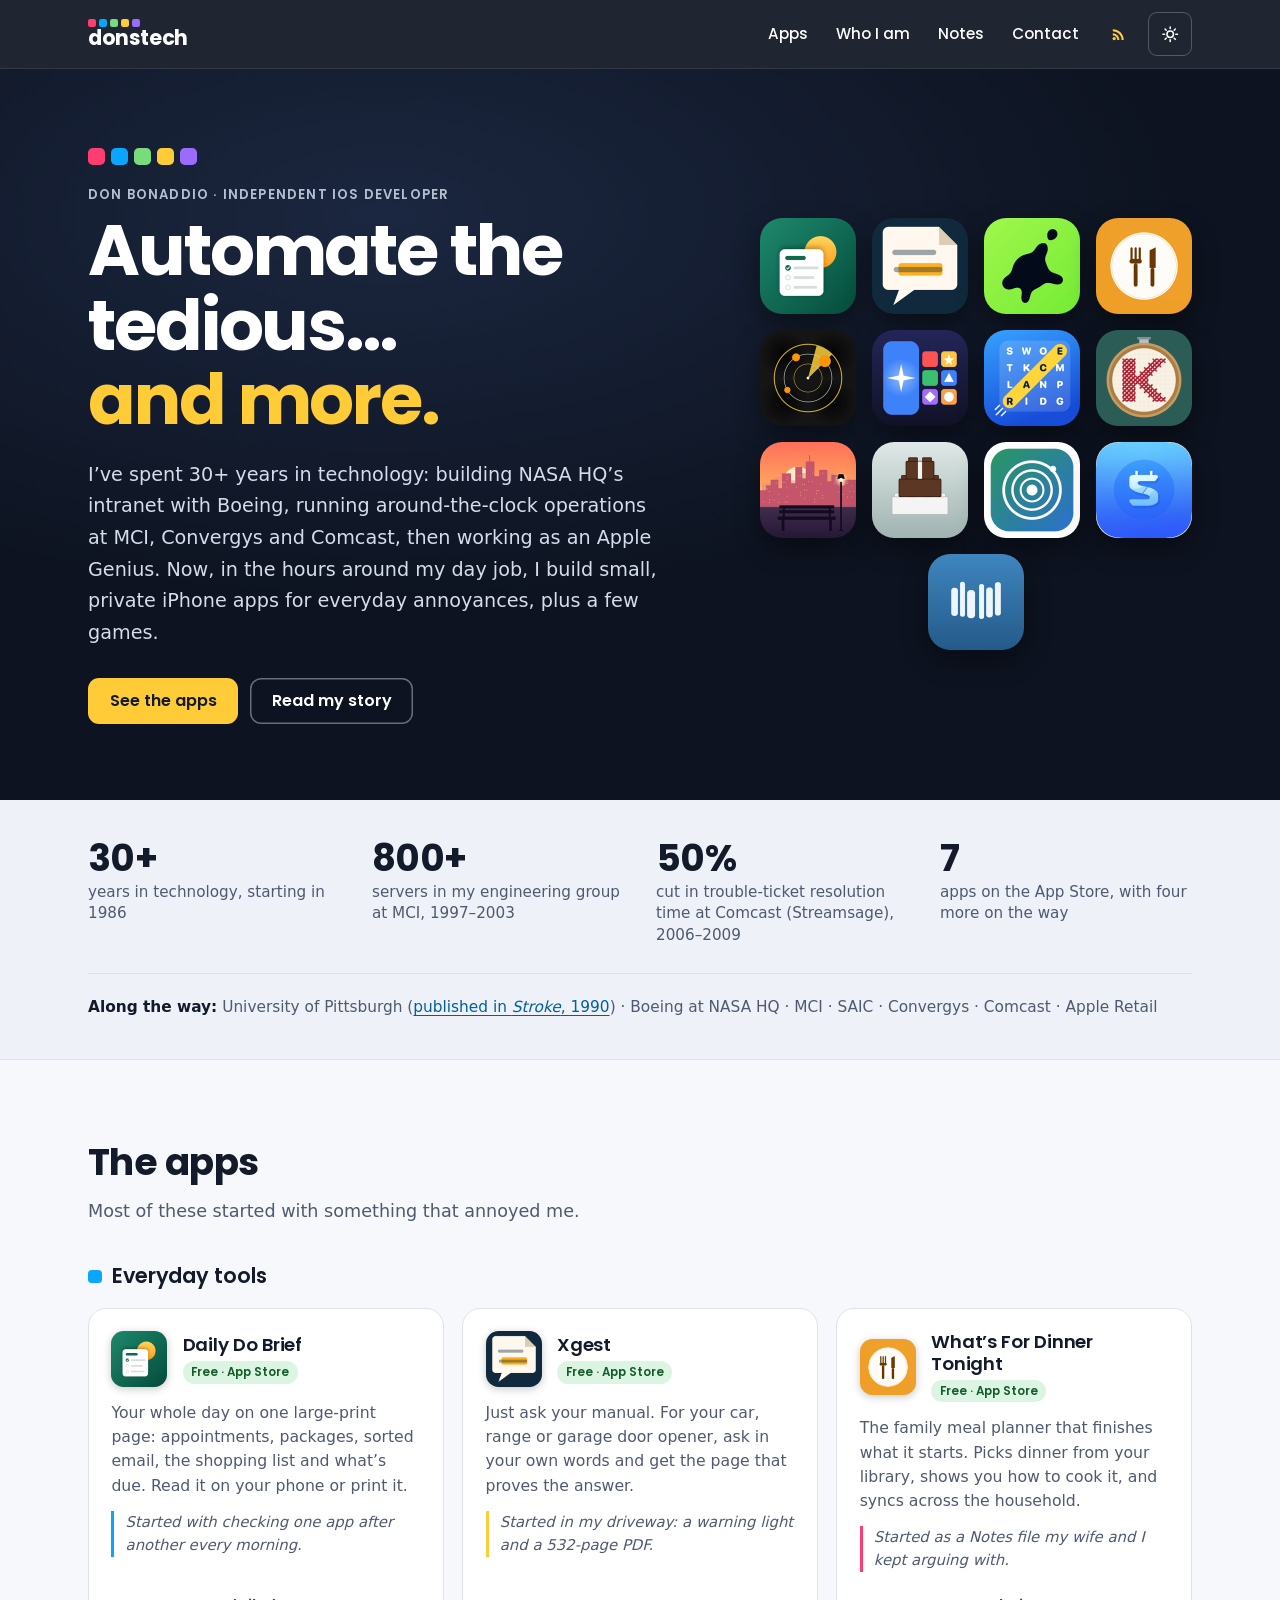
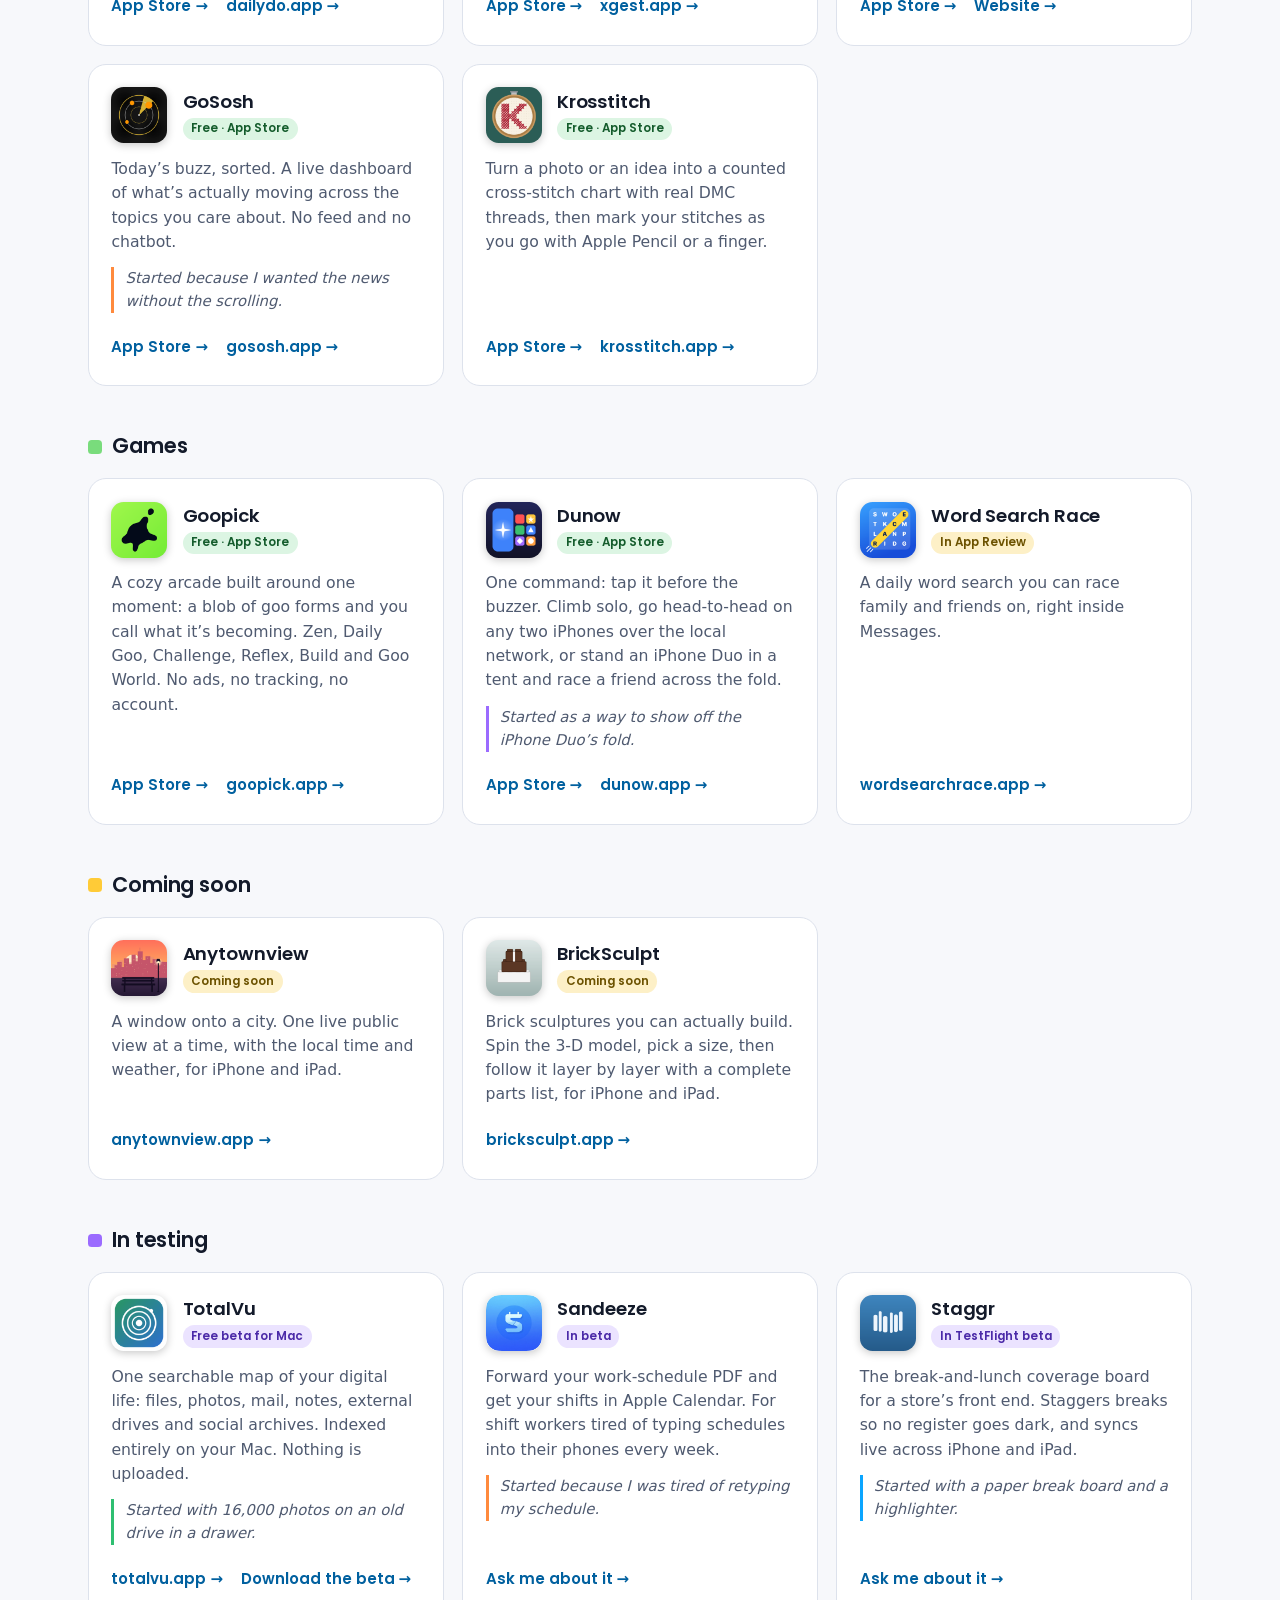
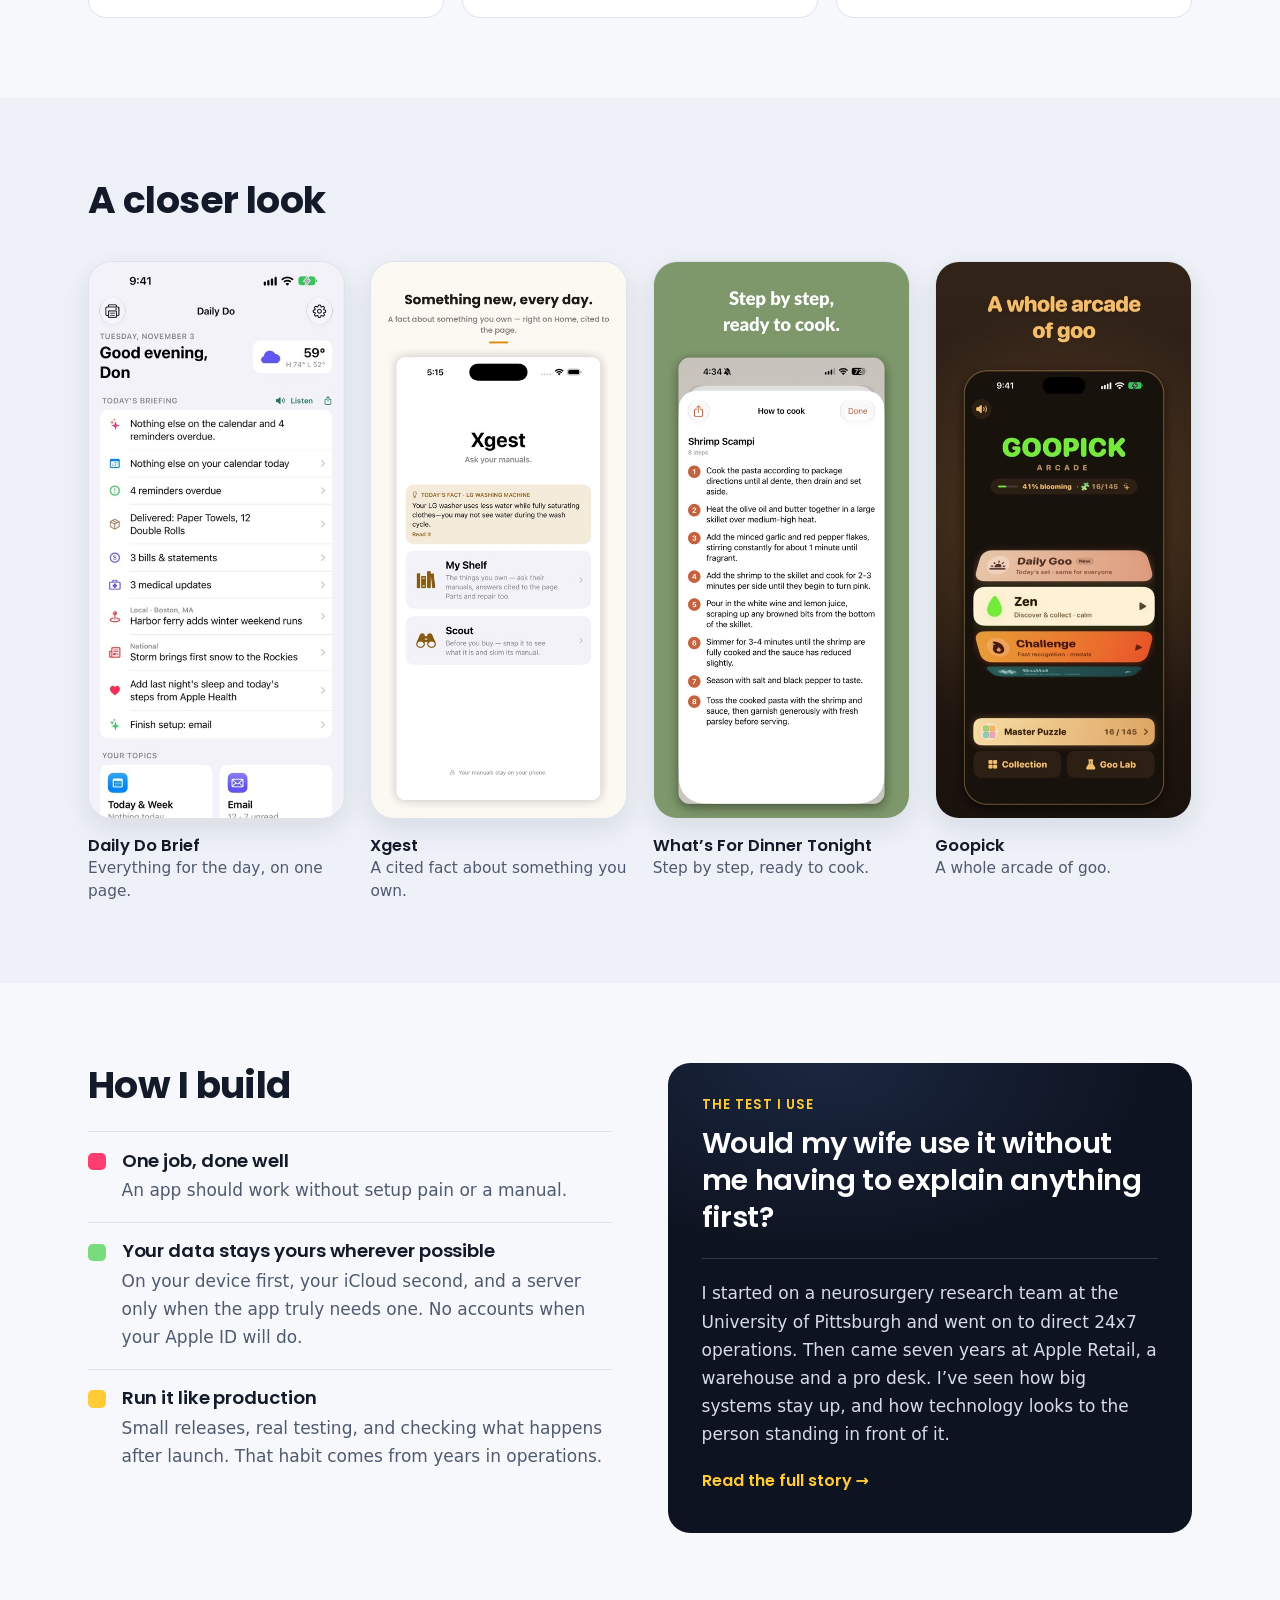
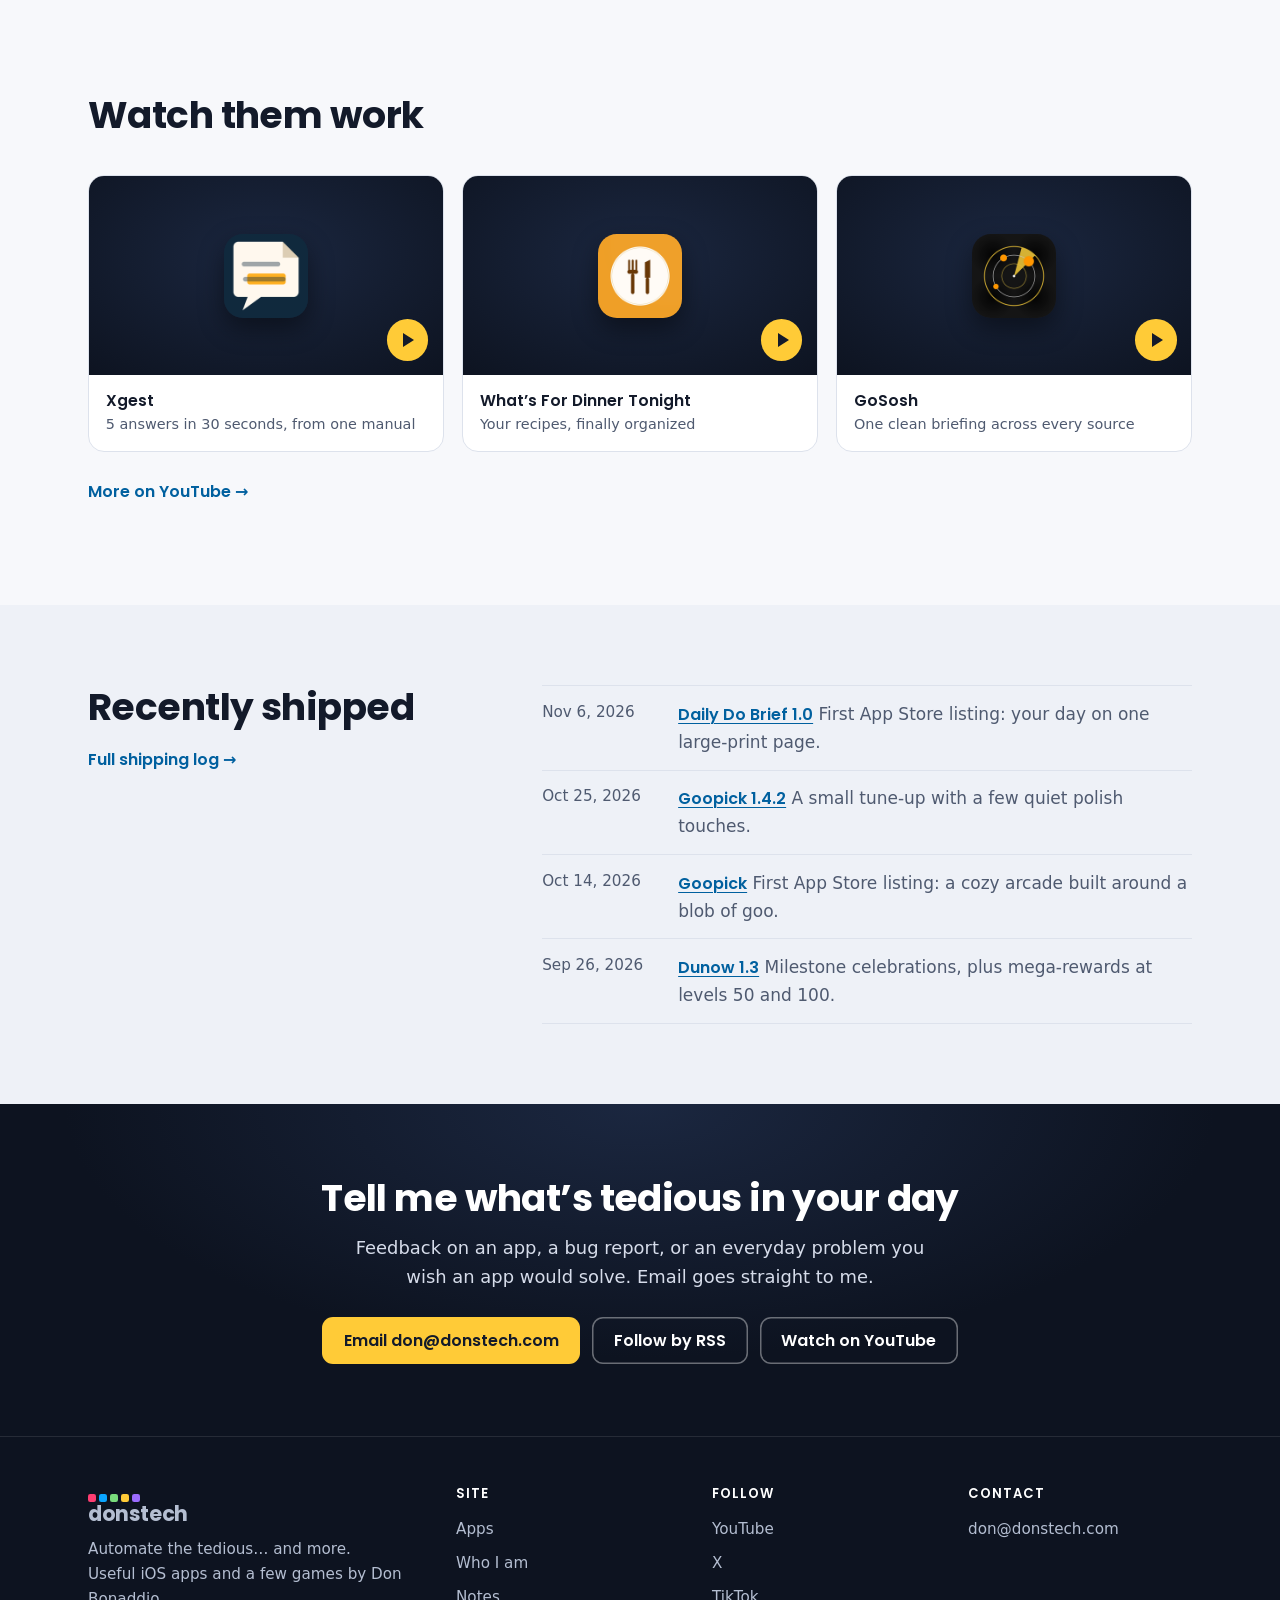
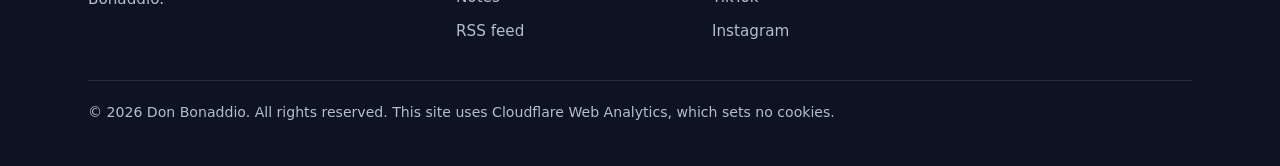
==== commit 92f0971e: "Add BrickSculpt to the hero icons; rebalance the wall for 13 Desktop 4 across, phones 7 across, shor" ====
--- a/index.html
+++ b/index.html
@@ -20,7 +20,7 @@
 <meta name="twitter:card" content="summary_large_image">
 <link rel="alternate" type="application/atom+xml" title="donstech updates" href="/feed.xml">
 <link rel="preload" href="/assets/fonts/poppins-latin-700-normal.woff2" as="font" type="font/woff2" crossorigin>
-<link rel="stylesheet" href="/style.css">
+<link rel="stylesheet" href="/style.css?v=20261117">
 <link rel="icon" type="image/png" sizes="64x64" href="/favicon.png">
 <link rel="apple-touch-icon" href="/apple-touch-icon.png">
 <script>try{var t=localStorage.getItem('theme');if(t)document.documentElement.dataset.theme=t}catch(e){}</script>
@@ -55,7 +55,7 @@
         <a class="btn btn-ghost" href="/about/">Read my story</a>
       </div>
     </div>
-    <div class="icon-wall"><a href="#dailydo" aria-label="Daily Do Brief"><img src="/assets/icons/dailydo.png" alt="" width="192" height="192"></a><a href="#xgest" aria-label="Xgest"><img src="/assets/icons/xgest.png" alt="" width="192" height="192"></a><a href="#goopick" aria-label="Goopick"><img src="/assets/icons/goopick.png" alt="" width="192" height="192"></a><a href="#wfd" aria-label="What’s For Dinner Tonight"><img src="/assets/icons/wfd.png" alt="" width="192" height="192"></a><a href="#gososh" aria-label="GoSosh"><img src="/assets/icons/gososh.png" alt="" width="192" height="192"></a><a href="#dunow" aria-label="Dunow"><img src="/assets/icons/dunow.png" alt="" width="192" height="192"></a><a href="#wsr" aria-label="Word Search Race"><img src="/assets/icons/wsr.png" alt="" width="192" height="192"></a><a href="#krosstitch" aria-label="Krosstitch"><img src="/assets/icons/krosstitch.png" alt="" width="192" height="192"></a><a href="#anytownview" aria-label="Anytownview"><img src="/assets/icons/anytownview.png" alt="" width="192" height="192"></a><a href="#totalvu" aria-label="TotalVu"><img src="/assets/icons/totalvu.png" alt="" width="192" height="192"></a><a href="#sandeeze" aria-label="Sandeeze"><img src="/assets/icons/sandeeze.png" alt="" width="192" height="192"></a><a href="#staggr" aria-label="Staggr"><img src="/assets/icons/staggr.png" alt="" width="192" height="192"></a></div>
+    <div class="icon-wall"><a href="#dailydo" aria-label="Daily Do Brief"><img src="/assets/icons/dailydo.png" alt="" width="192" height="192"></a><a href="#xgest" aria-label="Xgest"><img src="/assets/icons/xgest.png" alt="" width="192" height="192"></a><a href="#goopick" aria-label="Goopick"><img src="/assets/icons/goopick.png" alt="" width="192" height="192"></a><a href="#wfd" aria-label="What’s For Dinner Tonight"><img src="/assets/icons/wfd.png" alt="" width="192" height="192"></a><a href="#gososh" aria-label="GoSosh"><img src="/assets/icons/gososh.png" alt="" width="192" height="192"></a><a href="#dunow" aria-label="Dunow"><img src="/assets/icons/dunow.png" alt="" width="192" height="192"></a><a href="#wsr" aria-label="Word Search Race"><img src="/assets/icons/wsr.png" alt="" width="192" height="192"></a><a href="#krosstitch" aria-label="Krosstitch"><img src="/assets/icons/krosstitch.png" alt="" width="192" height="192"></a><a href="#anytownview" aria-label="Anytownview"><img src="/assets/icons/anytownview.png" alt="" width="192" height="192"></a><a href="#bricksculpt" aria-label="BrickSculpt"><img src="/assets/icons/bricksculpt.png" alt="" width="192" height="192"></a><a href="#totalvu" aria-label="TotalVu"><img src="/assets/icons/totalvu.png" alt="" width="192" height="192"></a><a href="#sandeeze" aria-label="Sandeeze"><img src="/assets/icons/sandeeze.png" alt="" width="192" height="192"></a><a href="#staggr" aria-label="Staggr"><img src="/assets/icons/staggr.png" alt="" width="192" height="192"></a></div>
   </div>
 </section>
 
--- a/style.css
+++ b/style.css
@@ -101,8 +101,8 @@
 .btn-primary:hover { background: #ffd866; }
 .btn-ghost { color: var(--on-navy); box-shadow: inset 0 0 0 1.5px rgba(255, 255, 255, .38); }
 .btn-ghost:hover { background: rgba(255, 255, 255, .1); }
-.icon-wall { display: grid; grid-template-columns: repeat(3, minmax(0, 1fr)); gap: 1.05rem; max-width: 22rem; margin-left: auto; }
-.icon-wall a { display: block; border-radius: 23%; transition: transform .18s ease; }
+.icon-wall { --cols: 4; --gap: 1rem; display: flex; flex-wrap: wrap; justify-content: center; gap: var(--gap); max-width: 27rem; margin-left: auto; }
+.icon-wall a { flex: 0 0 calc((100% - (var(--cols) - 1) * var(--gap)) / var(--cols)); display: block; border-radius: 23%; transition: transform .18s ease; }
 .icon-wall a:hover { transform: translateY(-4px) scale(1.03); }
 .icon-wall img { border-radius: 23%; box-shadow: 0 10px 26px rgba(0, 0, 0, .42); width: 100%; aspect-ratio: 1; background: #fff; }
 
@@ -285,7 +285,7 @@
 }
 @media (max-width: 820px) {
   .hero .wrap { grid-template-columns: minmax(0, 1fr); gap: 2.6rem; padding-top: 3.25rem; padding-bottom: 3.25rem; }
-  .icon-wall { grid-template-columns: repeat(6, minmax(0, 1fr)); max-width: none; margin: 0; gap: .6rem; }
+  .icon-wall { --cols: 7; --gap: .55rem; max-width: none; margin: 0; }
   .stats { grid-template-columns: repeat(2, minmax(0, 1fr)); }
   .videos { grid-template-columns: minmax(0, 1fr); }
   .bridges { grid-template-columns: minmax(0, 1fr); }
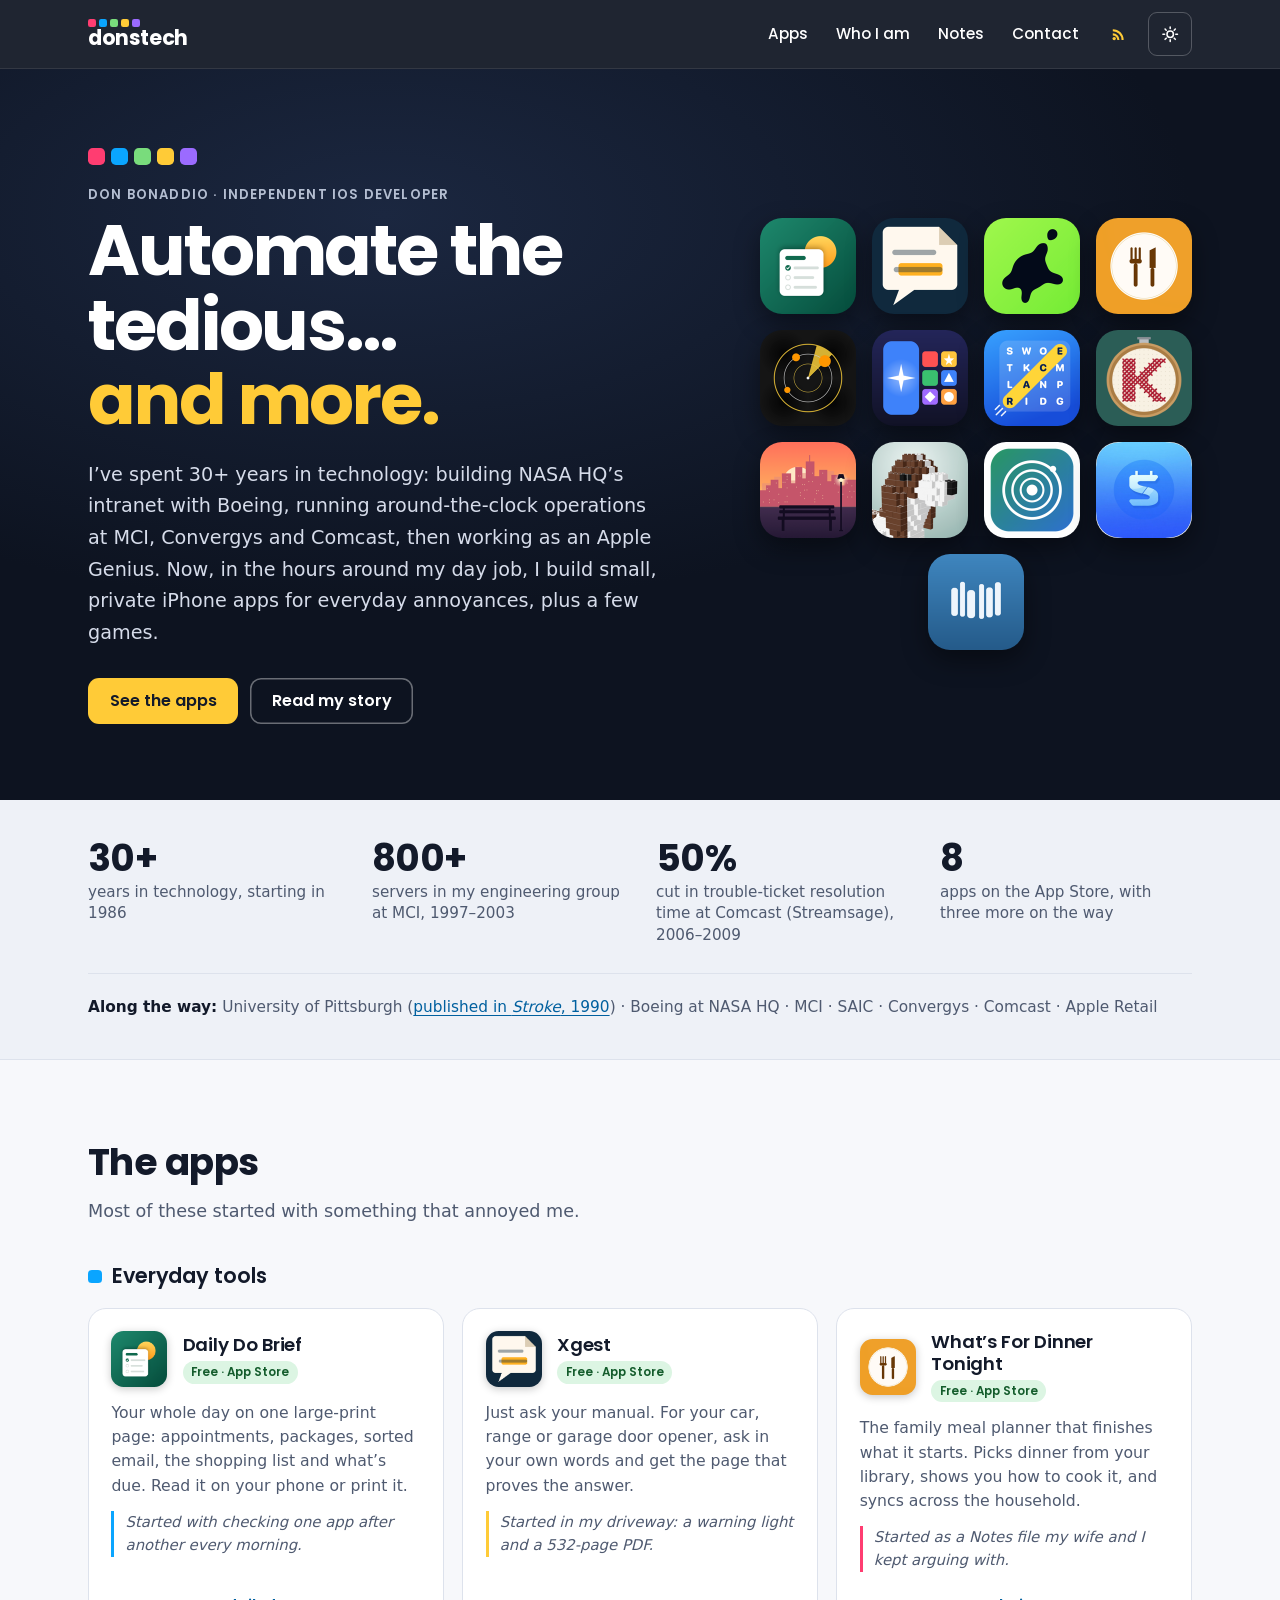
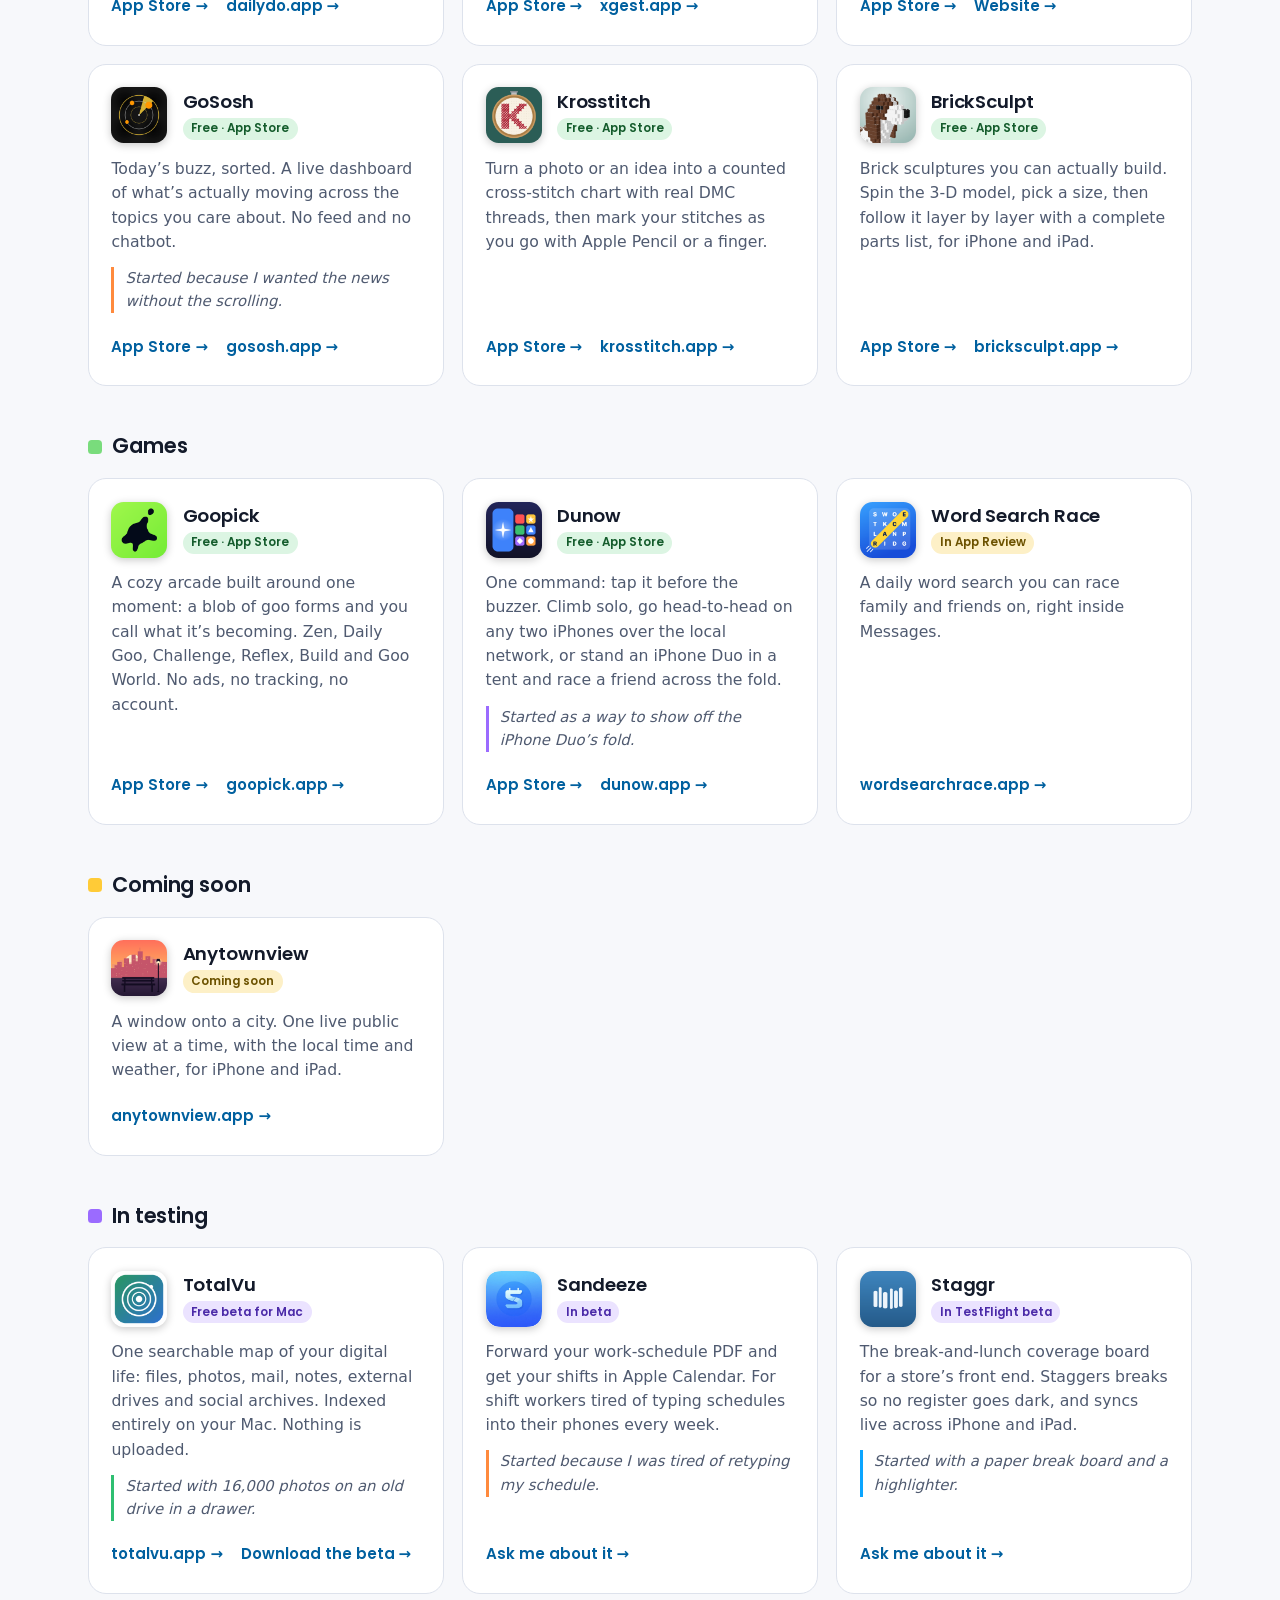
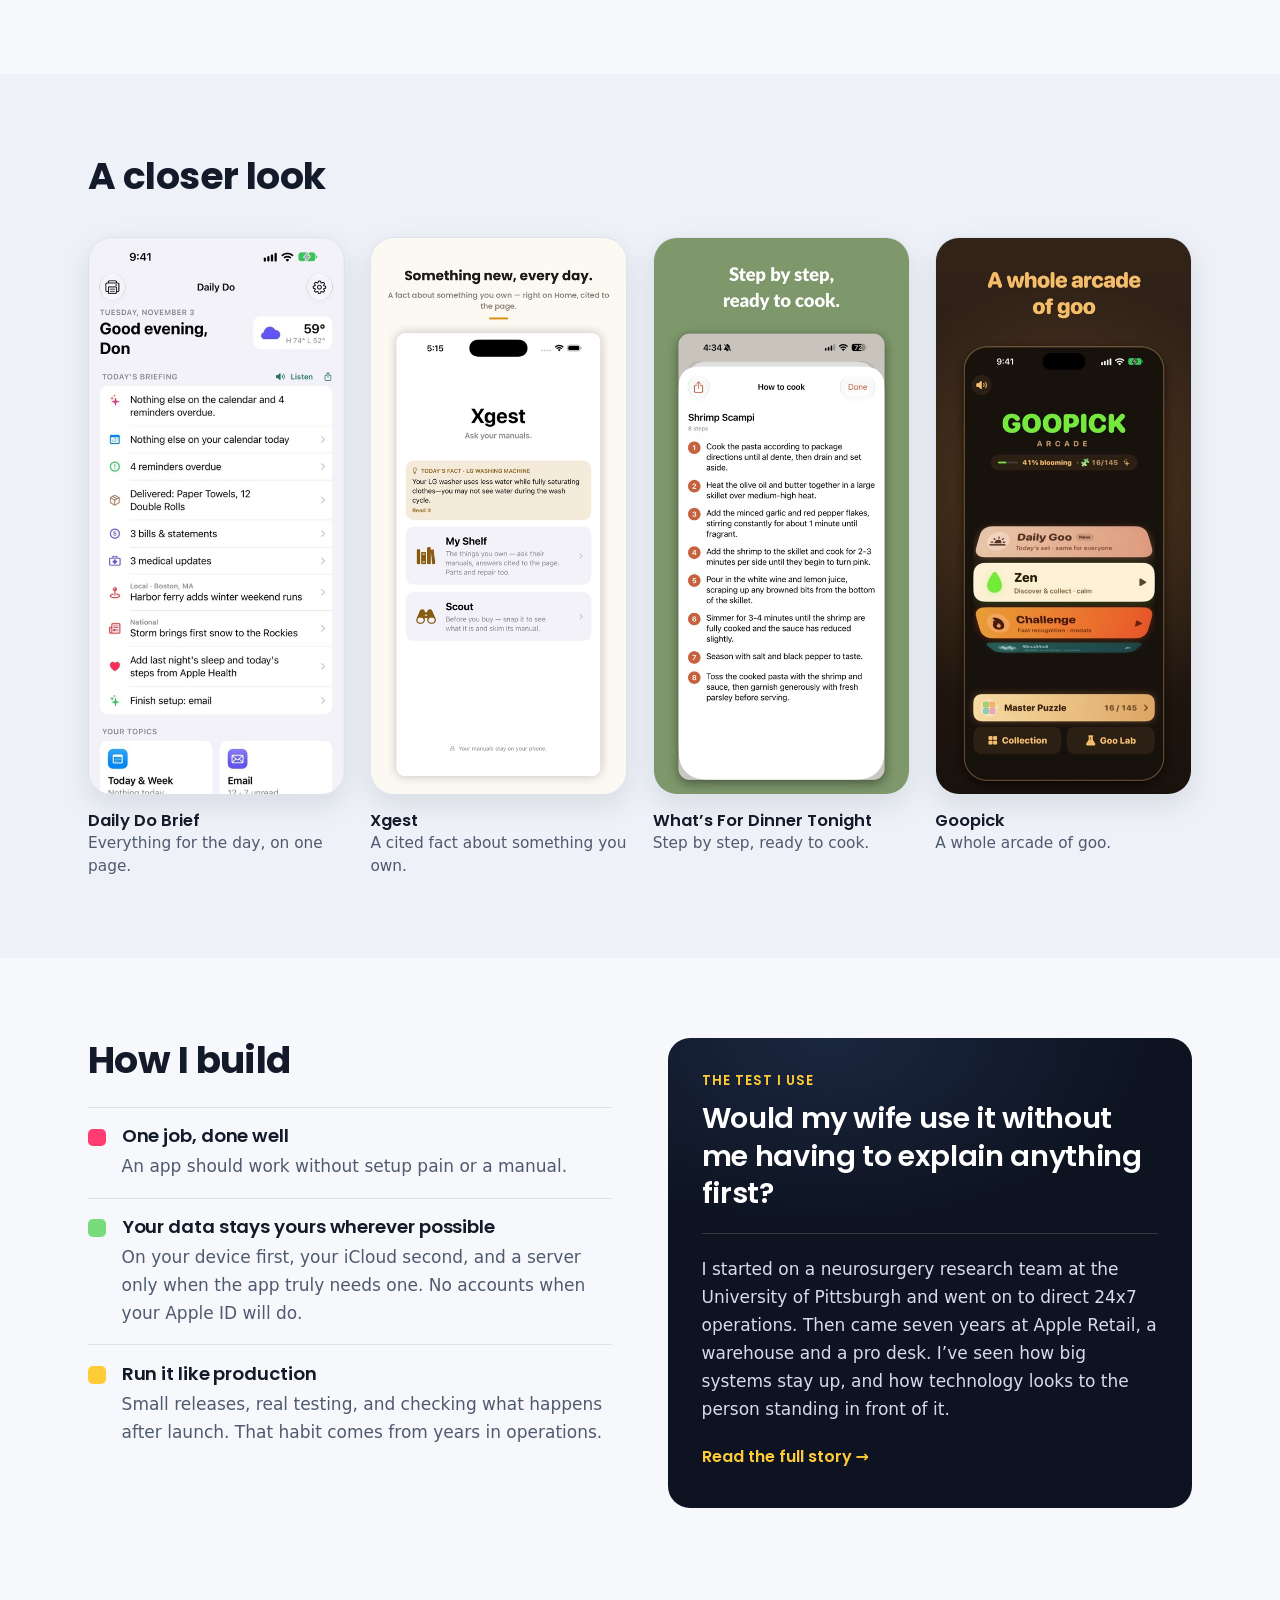
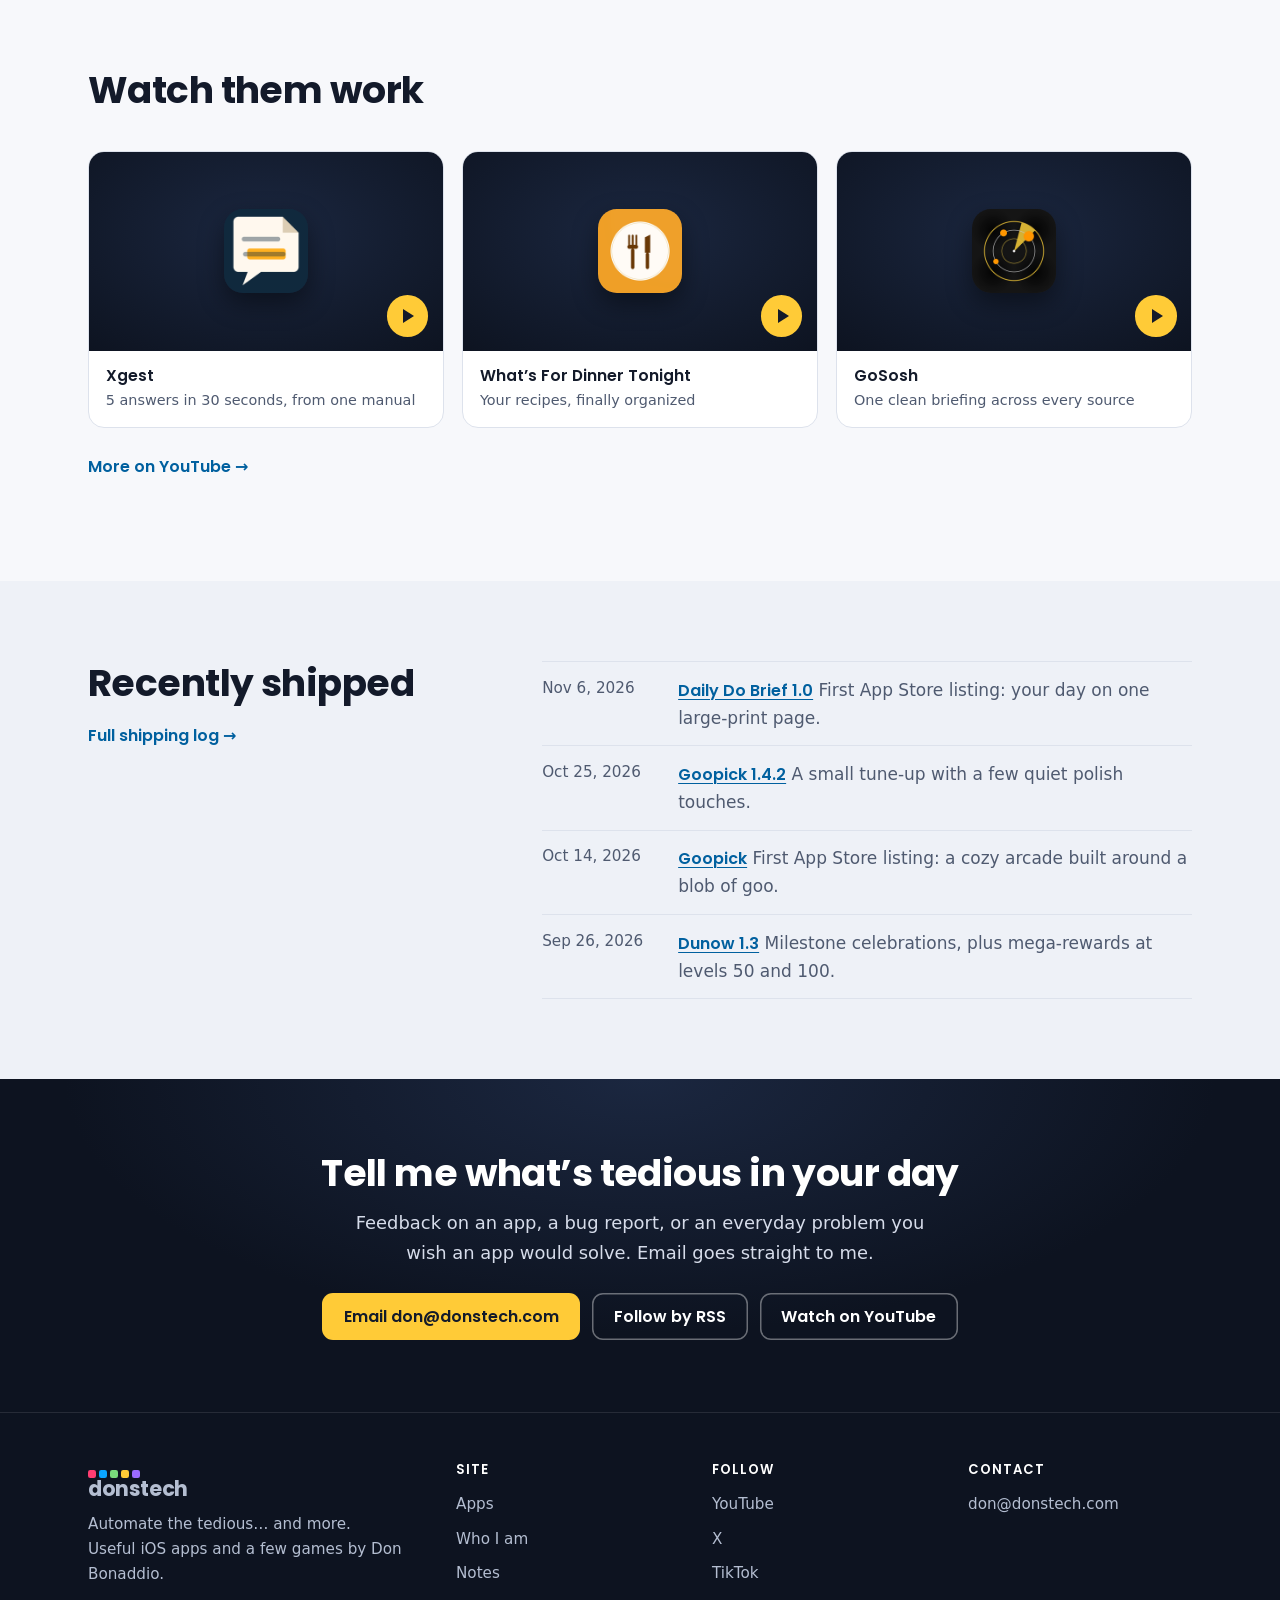
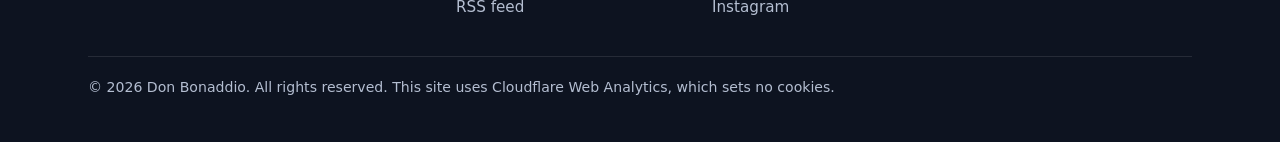
==== commit 80c5397a: "BrickSculpt is on the App Store: move it to Everyday tools; App Store count is 8 Co-Authored-By: Cla" ====
--- a/index.html
+++ b/index.html
@@ -65,7 +65,7 @@
       <div><dt>years in technology, starting in 1986</dt><dd>30+</dd></div>
       <div><dt>servers in my engineering group at MCI, 1997&ndash;2003</dt><dd>800+</dd></div>
       <div><dt>cut in trouble-ticket resolution time at Comcast (Streamsage), 2006&ndash;2009</dt><dd>50%</dd></div>
-      <div><dt>apps on the App Store, with four more on the way</dt><dd>7</dd></div>
+      <div><dt>apps on the App Store, with three more on the way</dt><dd>8</dd></div>
     </dl>
     <p class="career-names"><strong>Along the way:</strong> University of Pittsburgh (<a href="https://pubmed.ncbi.nlm.nih.gov/2389303/">published in <cite>Stroke</cite>, 1990</a>) &middot; Boeing at NASA HQ &middot; MCI &middot; SAIC &middot; Convergys &middot; Comcast &middot; Apple Retail</p>
   </div>
@@ -103,6 +103,11 @@
   <p>Turn a photo or an idea into a counted cross-stitch chart with real DMC threads, then mark your stitches as you go with Apple Pencil or a finger.</p>
   
   <div class="app-links"><a href="https://apps.apple.com/us/app/krosstitch/id6832392249">App Store <span aria-hidden="true">&rarr;</span></a><a href="https://krosstitch.app">krosstitch.app <span aria-hidden="true">&rarr;</span></a></div>
+</article><article class="app-card" id="bricksculpt" style="--c:#c08a63">
+  <div class="app-top"><img src="/assets/icons/bricksculpt.png" alt="" width="56" height="56" loading="lazy"><div><h3 style="margin:0">BrickSculpt</h3><span class="badge ">Free · App Store</span></div></div>
+  <p>Brick sculptures you can actually build. Spin the 3-D model, pick a size, then follow it layer by layer with a complete parts list, for iPhone and iPad.</p>
+  
+  <div class="app-links"><a href="https://apps.apple.com/app/bricksculpt/id6836574641">App Store <span aria-hidden="true">&rarr;</span></a><a href="https://bricksculpt.app">bricksculpt.app <span aria-hidden="true">&rarr;</span></a></div>
 </article></div>
     <h3 class="subhead" style="--c:var(--green)">Games</h3>
     <div class="app-grid"><article class="app-card" id="goopick" style="--c:#79dc7c">
@@ -127,11 +132,6 @@
   <p>A window onto a city. One live public view at a time, with the local time and weather, for iPhone and iPad.</p>
   
   <div class="app-links"><a href="https://anytownview.app">anytownview.app <span aria-hidden="true">&rarr;</span></a></div>
-</article><article class="app-card" id="bricksculpt" style="--c:#c08a63">
-  <div class="app-top"><img src="/assets/icons/bricksculpt.png" alt="" width="56" height="56" loading="lazy"><div><h3 style="margin:0">BrickSculpt</h3><span class="badge review">Coming soon</span></div></div>
-  <p>Brick sculptures you can actually build. Spin the 3-D model, pick a size, then follow it layer by layer with a complete parts list, for iPhone and iPad.</p>
-  
-  <div class="app-links"><a href="https://bricksculpt.app">bricksculpt.app <span aria-hidden="true">&rarr;</span></a></div>
 </article></div>
     <h3 class="subhead" style="--c:var(--purple)">In testing</h3>
     <div class="app-grid"><article class="app-card" id="totalvu" style="--c:#2fbf71">
